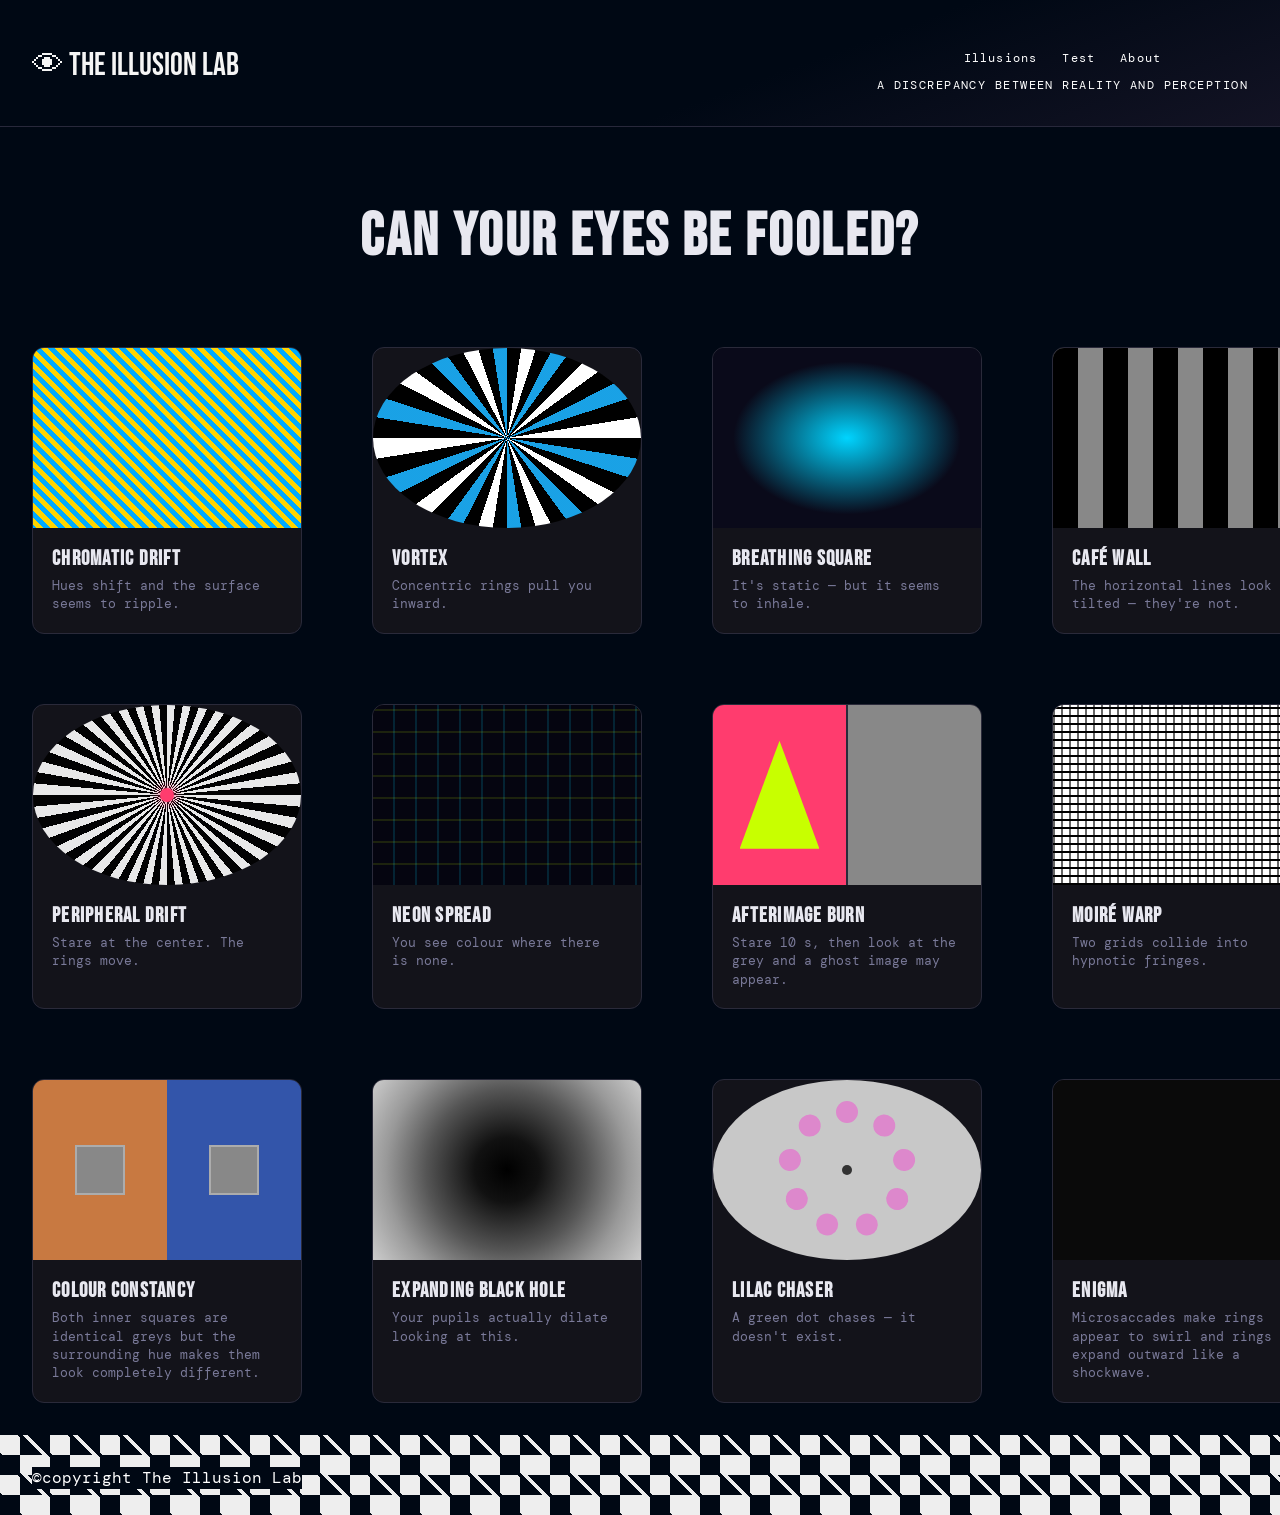
==== index.html @ 6c81bc9d "My Visual Portofolio" ====
<!doctype html>
<html lang="en">
  <head>
    <meta charset="UTF-8" />
    <meta name="viewport" content="width=device-width, initial-scale=1.0" />
    <title>The Illusion Lab</title>
    <link rel="stylesheet" href="styles.css" />
  </head>
  <body>
    <!-- Skip link for keyboard/screen-reader users -->
    <a href="#main-content" class="skip-link">Skip to main content</a>
    <!--header-->
    <header class="head">
      <span class="logo">👁 The Illusion Lab</span>
      <div class="text-nav">
        <nav class="nav">
          <a href="#main-content">Illusions</a>
          <a href="#test">Test</a>
          <a href="#footer">About</a>
        </nav>
        <p class="p-text">A discrepancy between reality and perception</p>
      </div>
    </header>

    <!-- intro-->
    <section class="hero">
      <h1>Can Your Eyes Be Fooled?</h1>
    </section>

    <!-- gallery-->
    <main id="main-content">
      <div class="gallery">
        <!-- Card 1 -->
        <!-- tabindex="0" makes cards keyboard accessible-->
        <article class="card" tabindex="0">
          <div class="illusion-wrap">
            <div class="illusion ill-chromatic"></div>
          </div>
          <div class="card-body">
            <h2 class="card-title">Chromatic Drift</h2>
            <p class="card-desc">Hues shift and the surface seems to ripple.</p>
          </div>
        </article>

        <!-- Card 2 -->
        <article class="card" tabindex="0">
          <div class="illusion-wrap">
            <div class="illusion ill-vortex"></div>
          </div>
          <div class="card-body">
            <h2 class="card-title">Vortex</h2>
            <p class="card-desc">Concentric rings pull you inward.</p>
          </div>
        </article>

        <!-- Card 3 -->
        <article class="card" tabindex="0">
          <div class="illusion-wrap">
            <div class="illusion ill-breathe"></div>
          </div>
          <div class="card-body">
            <h2 class="card-title">Breathing Square</h2>
            <p class="card-desc">It's static — but it seems to inhale.</p>
          </div>
        </article>

        <!-- Card 4 -->
        <article class="card" tabindex="0">
          <div class="illusion-wrap">
            <div class="illusion ill-cafe"></div>
          </div>
          <div class="card-body">
            <h2 class="card-title">Café Wall</h2>
            <p class="card-desc">
              The horizontal lines look tilted — they're not.
            </p>
          </div>
        </article>

        <!-- Card 5 -->
        <article class="card" tabindex="0">
          <div class="illusion-wrap">
            <div class="illusion ill-peripheral"></div>
          </div>
          <div class="card-body">
            <h2 class="card-title">Peripheral Drift</h2>
            <p class="card-desc">Stare at the center. The rings move.</p>
          </div>
        </article>

        <!-- Card 6 -->
        <article class="card" tabindex="0">
          <div class="illusion-wrap">
            <div class="illusion ill-neon"></div>
          </div>
          <div class="card-body">
            <h2 class="card-title">Neon Spread</h2>
            <p class="card-desc">You see colour where there is none.</p>
          </div>
        </article>

        <!-- Card 7 -->
        <article class="card" tabindex="0">
          <div class="illusion-wrap">
            <div class="illusion ill-afterimage">
              <div class="ai-shape"></div>
              <div class="ai-blank"></div>
            </div>
          </div>
          <div class="card-body">
            <h2 class="card-title">Afterimage Burn</h2>
            <p class="card-desc">
              Stare 10 s, then look at the grey and a ghost image may appear.
            </p>
          </div>
        </article>

        <!-- Card 8 -->
        <article class="card" tabindex="0">
          <div class="illusion-wrap">
            <div class="illusion ill-moire">
              <div class="moire-layer moire-a"></div>
              <div class="moire-layer moire-b"></div>
            </div>
          </div>
          <div class="card-body">
            <h2 class="card-title">Moiré Warp</h2>
            <p class="card-desc">Two grids collide into hypnotic fringes.</p>
          </div>
        </article>

        <!-- Card 9 -->
        <article class="card" tabindex="0">
          <div class="illusion-wrap">
            <div class="illusion ill-constancy">
              <div class="const-half const-warm">
                <div class="const-swatch"></div>
              </div>
              <div class="const-half const-cool">
                <div class="const-swatch"></div>
              </div>
            </div>
          </div>
          <div class="card-body">
            <h2 class="card-title">Colour Constancy</h2>
            <p class="card-desc">
              Both inner squares are identical greys but the surrounding hue
              makes them look completely different.
            </p>
          </div>
        </article>
        <!-- 10 Expanding Black Hole -->
        <article class="card" tabindex="0">
          <div class="illusion-wrap">
            <div class="illusion ill-blackhole"></div>
          </div>
          <div class="card-body">
            <h2 class="card-title">Expanding Black Hole</h2>
            <p class="card-desc">
              Your pupils actually dilate looking at this.
            </p>
          </div>
        </article>

        <!-- 11 Lilac Chaser -->
        <article class="card" tabindex="0">
          <div class="illusion-wrap">
            <div class="illusion ill-lilac">
              <div class="lilac-center"></div>
              <div class="lilac-dot"></div>
              <div class="lilac-dot"></div>
              <div class="lilac-dot"></div>
              <div class="lilac-dot"></div>
              <div class="lilac-dot"></div>
              <div class="lilac-dot"></div>
              <div class="lilac-dot"></div>
              <div class="lilac-dot"></div>
              <div class="lilac-dot"></div>
            </div>
          </div>
          <div class="card-body">
            <h2 class="card-title">Lilac Chaser</h2>
            <p class="card-desc">A green dot chases — it doesn't exist.</p>
          </div>
        </article>

        <!-- 13-Enigma-->
        <article class="card" tabindex="0">
          <div class="illusion-wrap">
            <div class="illusion ill-enigma">
              <div class="enigma-ring"></div>
              <div class="enigma-ring"></div>
              <div class="enigma-ring"></div>
            </div>
          </div>
          <div class="card-body">
            <h2 class="card-title">Enigma</h2>
            <p class="card-desc">
              Microsaccades make rings appear to swirl and rings expand outward
              like a shockwave.
            </p>
          </div>
        </article>
      </div>
    </main>

    <!-- lightbox-->

    <div class="lightbox" id="lightbox" hidden>
      <button class="lb-close" id="lb-close">✕</button>

      <div class="lb-illusion" id="lb-illusion"></div>

      <!--  test-->
      <div class="lb-test" id="test">
        <p>Did this illusion trick you?</p>
        <div class="btn-row">
          <button id="yesBtn" aria-label="Yes, this illusion tricked me">
            Yes
          </button>
          <button id="noBtn" aria-label="No this illusion didnt tricked me">
            No
          </button>
          <button id="finishBtn">Finish Test</button>
        </div>
        <p id="score">Score: 0</p>

        <!-- final result-->
        <div id="finalResult" class="final-result"></div>
      </div>
    </div>
    <!--footer-->
    <footer class="foot" id="footer">
      <div class="f-copy">
        <p>&copy;copyright The Illusion Lab</p>
      </div>
    </footer>

    <script src="script.js"></script>
  </body>
</html>
---- styles.css ----
/*  The Illusion Lab */

@import url("https://fonts.googleapis.com/css2?family=Bebas+Neue&family=DM+Mono:ital,wght@0,300;0,400;1,300&family=Syne:wght@400;700&display=swap");
/* general */
* {
  box-sizing: border-box;
  margin: 0;
  padding: 0;
}


body {
background-color: #000814;
font-family: 'Syne', sans-serif;
font-size: 1rem;
line-height: 1.4;

}
/*skip link*/
.skip-link {
  position: absolute;
  top: -40px;
  left: 10px;
}

.skip-link:focus {
  top: 10px;
}


/* header*/
.head {
  position: relative;
  padding: 2.5rem 2rem 2rem;
  border-bottom: 1px solid #28283b;
  overflow: hidden;
  background: linear-gradient(160deg, #000814 60%, #131324);
  display: flex;
  align-items: center;
  justify-content: space-between;
   flex-wrap: wrap;

}
.text-nav{
  display: flex;
  flex-direction: column; /* stack items */
  align-items:center;
  gap: 10px;
}
.logo {
  font-family: 'Bebas Neue', sans-serif;
  font-size: 2rem;
  color: whitesmoke;
  /* color: #c8ff00; */
  display: inline-block;
  animation: blink 4s ease-in-out infinite;
  gap: 10px;
}


@keyframes blink {
  0%, 90%, 100% { transform: scaleY(1); }
  95%            { transform: scaleY(0.1); }
}


.p-text{
  font-family: 'DM Mono', monospace;
  font-size: 0.75rem;
  color: white;
  letter-spacing: 0.12em;
  text-transform: uppercase;
}
/* nav*/
.nav {
  display: flex;
  gap: 25px;
  margin-top: 10px;
}

.nav a {
  font-family: 'DM Mono', monospace;
  font-size: 0.75rem;
  text-decoration: none;
  color:white;
  letter-spacing: 0.1em;
  position: relative;
  transition: 0.3s;
}



/* hero section */
.hero{
  text-align: center;
  padding: 5rem 2rem 3rem;
  margin: 0 auto;
  background-color: #000814;

}
 

.hero h1{
  font-family: 'Bebas Neue', sans-serif;
  font-size:60px;
  /* font-size: clamp(3rem, 8vw, 6rem); */
  letter-spacing: 0.04em;
  line-height: 1;
  color: #e8e8f0;
  animation: weightChange 2s ease-in-out infinite alternate;
}
@keyframes weightChange {
  0% { font-weight: 100; }  /* Thin */
  100% { font-weight: 700;}/*Thick */
}

/* gallery grid*/
.gallery {
  display: grid;
  grid-template-columns: repeat(4,minmax(270px,1fr));
  gap:70px;
  padding: 2rem;
  /* max-width: 1400px; */
  margin: 0 auto;
}


/* card*/

.card {
  background: #13131a;
  border: 1px solid #2a2a3a;
  border-radius: 12px;
  overflow: hidden;
  cursor: pointer;

  transition:
    transform 0.35s cubic-bezier(0.4, 0, 0.2, 1),
    box-shadow 0.35s cubic-bezier(0.4, 0, 0.2, 1),
    border-color 0.35s cubic-bezier(0.4, 0, 0.2, 1);

  animation: fadeUp 0.6s ease both;
  outline-offset: 4px;
}
@keyframes fadeUp {
  from { opacity: 0; transform: translateY(20px); }
  to   { opacity: 1; transform: translateY(0); }
}

.card:hover,
.card:focus {
  transform: translateY(-6px) scale(1.02);
  box-shadow: 0 20px 50px rgba(0,0,0,0.6), 0 0 0 1px #c8ff00;
  border-color: #c8ff00;
  outline: none;
}
.illusion-wrap {
  height: 180px;
  overflow: hidden;
  position: relative;
}

.card-body {
  padding: 1rem 1.2rem 1.2rem;
}

.card-title {
  font-family: 'Bebas Neue', sans-serif;
  font-size: 1.3rem;
  letter-spacing: 0.06em;
  color: #e8e8f0;
}

.card-desc {
  font-size: 0.82rem;
  color: #7a7a99;
  margin-top: 0.25rem;
  font-family: 'DM Mono', monospace;
}

/* illusion base*/
.illusion {
  width: 100%;
  height: 100%;
  position: relative;
}

/*1 Chromatic Drift  */
.ill-chromatic {
  background:
    repeating-linear-gradient(
      45deg,
      hsl(50,100%,50%) 0px,
      hsl(50,100%,50%) 5px,
      hsl(200,100%,50%) 5px,
      hsl(200,100%,50%) 10px
    );
  background-size: 200% 200%;
  animation: chromaticShift 4s linear infinite;
  filter: hue-rotate(0deg);
}

@keyframes chromaticShift {
  0%   { background-position: 0 0;      filter: hue-rotate(0deg); }
  50%  { background-position: 100% 100%; filter: hue-rotate(180deg); }
  100% { background-position: 0 0;      filter: hue-rotate(360deg); }
}

/* 2 Vortex */
.ill-vortex {
  border-radius: 50%;
  background: repeating-conic-gradient(
    #000 0deg 9deg,
    #fff 9deg 18deg,
    #000 18deg 27deg,
    hsl(200,80%,50%) 27deg 36deg
  );
  animation: spin 5s linear infinite;
}
@keyframes spin {
  from { transform: rotate(0deg); }
  to   { transform: rotate(360deg); }
}
/*─3 Breathing Square*/
.ill-breathe {
  background: radial-gradient(
    ellipse at center,
    #00d4ff 0%,
    #0a0a1a 60%
  );
  animation: breathe 2.8s ease-in-out infinite;
}

@keyframes breathe {
  0%, 100% { transform: scale(1);    filter: brightness(1); }
  50%       { transform: scale(1.15); filter: brightness(1.5); }
}

/* 4 Café Wall  */
.ill-cafe {
  background-color: #888;
  background-image:
    repeating-linear-gradient(
      to right,
      #000 0px, #000 25px,
      transparent 25px, transparent 50px
    );
  background-size: 50px 50px;
  animation: cafeSlide 3s linear infinite alternate;
}

@keyframes cafeSlide {
  0%   { background-position: 0 0, 25px 25px; }
  100% { background-position: 25px 0, 0 25px; }
}

/*  5 Peripheral Drift */
.ill-peripheral {
  background: repeating-conic-gradient(
    at 50% 50%,
    rgba(255,255,255,0.9) 0deg 5deg,
    rgba(0,0,0,0.9) 5deg 10deg
  );
  border-radius: 50%;
  position: relative;
  animation: peripheralPulse 6s ease-in-out infinite;
}

.ill-peripheral::after {
  content: '';
  position: absolute;
  top: 50%;
  left: 50%;
  width: 14px;
  height: 14px;
  background: #ff3c6e;
  border-radius: 50%;
  transform: translate(-50%, -50%);
  box-shadow: 0 0 12px #ff3c6e;
}

@keyframes peripheralPulse {
  0%, 100% { transform: scale(1) rotate(0deg); }
  50%       { transform: scale(1.02) rotate(2deg); }
}

/* 6 Neon Spread  */
.ill-neon {
  background: #050510;
  position: relative;
  overflow: hidden;
}

.ill-neon::before,
.ill-neon::after {
  content: '';
  position: absolute;
  inset: 0;
  background: repeating-linear-gradient(
    90deg,
    transparent 0px,
    transparent 20px,
    rgba(0,212,255,0.15) 20px,
    rgba(0,212,255,0.15) 22px
  );
  animation: neonSlide 2s linear infinite;
}

.ill-neon::after {
  background: repeating-linear-gradient(
    0deg,
    transparent 0px,
    transparent 20px,
    rgba(200,255,0,0.12) 20px,
    rgba(200,255,0,0.12) 22px
  );
  animation-direction: reverse;
  animation-duration: 3s;
}

@keyframes neonSlide {
  from { background-position: 0 0; }
  to   { background-position: 40px 40px; }
}

/* 7 Afterimage */
.ill-afterimage {
  display: flex;
  height: 100%;
}

.ai-shape {
  flex: 1;
  background: #ff3c6e;
  position: relative;
  animation: flashShape 5s ease-in-out infinite;
}

.ai-shape::after {
  content: '';
  position: absolute;
  inset: 20%;
  background: #c8ff00;
  clip-path: polygon(50% 0%,100% 100%,0% 100%);
  animation: flashInner 5s ease-in-out infinite;
}

.ai-blank {
  flex: 1;
  background: #888;
  border-left: 2px solid #2a2a3a;
}

@keyframes flashShape {
  0%, 100% { filter: brightness(1.5) saturate(2); }
  50%       { filter: brightness(2) saturate(3); }
}

@keyframes flashInner {
  0%, 100% { opacity: 1; }
  80%       { opacity: 1; }
  90%       { opacity: 0; }
}

/*  8 Moiré Warp  */
.ill-moire {
  position: relative;
  background: #fff;
}

.moire-layer {
  position: absolute;
  inset: 0;
  background: repeating-linear-gradient(
    0deg,
    #000 0px, #000 2px,
    transparent 2px, transparent 8px
  );
}

.moire-a {
  animation: moireA 3.5s linear infinite;
}

.moire-b {
  opacity: 0.6;
  background: repeating-linear-gradient(
    90deg,
    #000 0px, #000 2px,
    transparent 2px, transparent 8px
  );
  animation: moireB 4s linear infinite;
}

@keyframes moireA {
  from { transform: rotate(0deg) scale(1.1); }
  to   { transform: rotate(5deg) scale(1.1); }
}

@keyframes moireB {
  from { transform: rotate(0deg); }
  to   { transform: rotate(-5deg); }
}



/* 9 Colour Constancy */
.ill-constancy {
  display: flex;
  height: 100%;
}

.const-half {
  flex: 1;
  display: flex;
  align-items: center;
  justify-content: center;
  animation: constShift 5s ease-in-out infinite alternate;
}

.const-warm {
  background: #c87941;
}

.const-cool {
  background: #3355aa;
}

.const-swatch {
  width: 50px;
  height: 50px;
  background: #888;
  border: 2px solid rgba(255,255,255,0.3);
}

@keyframes constShift {
  0%   { filter: saturate(1); }
  100% { filter: saturate(2); }
}

/*10-expanding black hole */
.ill-blackhole {
  background: radial-gradient(circle, #000 0%, #111 20%, #555 50%, #999 75%, #ccc 100%);
  animation: blackholePulse 2.5s ease-in-out infinite;
}

@keyframes blackholePulse {
  0%, 100% { transform: scale(1);    filter: brightness(1); }
  50%       { transform: scale(1.12); filter: brightness(0.6); }
}

/* 11-Lilac chaser */
.ill-lilac {
  background: #c8c8c8;
  position: relative;
  border-radius: 50%;
}

.lilac-center {
  position: absolute;
  top: 50%; left: 50%;
  width: 10px; height: 10px;
  background: #333;
  border-radius: 50%;
  transform: translate(-50%,-50%);
}

.lilac-dot {
  position: absolute;
  width: 22px;
  height: 22px;
  background: #dd88cc;
  border-radius: 50%;
  top: 50%;
  left: 50%;
  transform: translate(-50%, -50%);
}

/* postion and animation for dot */
.lilac-dot:nth-child(2) { transform: translate(-50%, -50%) rotate(0deg) translateY(-58px);  animation-delay: 0s; }
.lilac-dot:nth-child(3) { transform: translate(-50%, -50%) rotate(40deg) translateY(-58px); animation-delay: 0.3s; }
.lilac-dot:nth-child(4) { transform: translate(-50%, -50%) rotate(80deg) translateY(-58px); animation-delay: 0.6s; }
.lilac-dot:nth-child(5) { transform: translate(-50%, -50%) rotate(120deg) translateY(-58px); animation-delay: 0.9s; }
.lilac-dot:nth-child(6) { transform: translate(-50%, -50%) rotate(160deg) translateY(-58px); animation-delay: 1.2s; }
.lilac-dot:nth-child(7) { transform: translate(-50%, -50%) rotate(200deg) translateY(-58px); animation-delay: 1.5s; }
.lilac-dot:nth-child(8) { transform: translate(-50%, -50%) rotate(240deg) translateY(-58px); animation-delay: 1.8s; }
.lilac-dot:nth-child(9) { transform: translate(-50%, -50%) rotate(280deg) translateY(-58px); animation-delay: 2.1s; }
.lilac-dot:nth-child(10){ transform: translate(-50%, -50%) rotate(320deg) translateY(-58px); animation-delay: 2.4s; }

/* animation*/
.lilac-dot {
  animation: lilacBlink 2.7s step-start infinite;
}

@keyframes lilacBlink {
  0%, 89% { opacity: 1; }
  90%, 100% { opacity: 0; }
}

/* 12-enigma*/
.ill-enigma {
  background: #0a0a0a;
  position: relative;
  display: flex;
  align-items: center;
  justify-content: center;
}



.enigma-ring {
  position: absolute;
  border-radius: 50%;
  background: repeating-conic-gradient(
    #fff 0deg 8deg,
    #000 8deg 16deg
  );

  
  opacity: 0;
  transform: scale(0.3);
  animation: enigmaPulse 6s ease-out infinite;
}

/* shared expanding and fading effect*/
@keyframes enigmaPulse {
  0% {
    transform: scale(0.3) rotate(0deg);
    opacity: 0.9;
  }

  40%{
    opacity: 0.4;
  }

  100% {
    transform: scale(2.8) rotate(360deg);
    opacity: 0;
  }
}

.enigma-ring:nth-child(1) {
  width: 155px;
  height: 155px;
  animation-duration: 9s;
}

.enigma-ring:nth-child(2) {
  width: 105px;
  height: 105px;
  animation-duration: 7s;
}

.enigma-ring:nth-child(3) {
  width: 55px;
  height: 55px;
  animation-duration: 5s;
}



/* lightbox*/
.lightbox {
  position: fixed;
  inset: 0;
  background: black;
  z-index: 999;
  display: flex;
  align-items: center;
  justify-content: center;
  opacity: 0;
  pointer-events: none;
  transition: 0.3s;
}

.lightbox.active {
  opacity: 1;
  pointer-events: all;
}

/* illusion takes FULL screen */
.lb-illusion {
  position: absolute;
  inset: 0;
}



/* close button */
.lb-close {
  position: absolute;
  top: 20px;
  right: 20px;
  font-size: 25px;
  background: none;
  color: white;
  border: none;
  cursor: pointer;
}

/* test score*/
.lb-test {
  position: absolute;
  bottom: 30px;
  left: 50%;
  transform: translateX(-50%);
 text-align: center;
  color: white;
background: transparent;
  border: none;
  box-shadow: none;
  backdrop-filter: none;
  padding: 0;
}

/* button row*/
.btn-row {
  display: flex;
  gap: 10px;
  justify-content: center;
  margin-top: 10px;
}

/* same level button */
.btn-row button {
  padding: 8px 12px;
  border: none;
  font-family: 'DM Mono', monospace;
  font-size: 12px;
  border-radius: 6px;
  transition: 0.2s;
}


#yesBtn,#noBtn,#finishBtn{
  background: whitesmoke;
  color: black;
}



/* hover effect */
.btn-row button:hover {
  transform: scale(1.05);
}
.lb-close {
  position: absolute;
  top: 20px;
  right: 20px;
  z-index: 1000; /* to be seen*/
  font-size: 28px;
  background: none;
  color: white;
  border: none;

}


/* final result*/
.final-result {
  text-align: center;
  font-size: 14px;
  margin: 20px auto;
  padding: 14px;
  max-width: 360px;
  color: white;
  /* border: 1px solid #2a2a3a; */
  /* background: rgba(19, 19, 26, 0.6);
  border-radius: 8px; */
  font-family: 'DM Mono', monospace;
}
/* footer*/
.foot{
  text-align: start;
  padding: 2rem;
  /* border-top: 1px solid #2a2a3a; */
  font-family: 'DM Mono', monospace;
   color: white;
   width: 100%;
   height:80px;

/*chessboard looks like */
    background-color: #000814; /* Base color */
  background-image: 
    repeating-linear-gradient(45deg, #000814 25%, transparent 25%, transparent 75%, #000814 75%, #000814),
    repeating-linear-gradient(45deg, #000814 25%, #eee 25%, #eee 75%, #000814 75%, #000814);
  background-size: 50px 40px;
  background-position: 20px 20px,0 0;
}
.f-copy{
  background-color:#000814;
  width:270px;
}
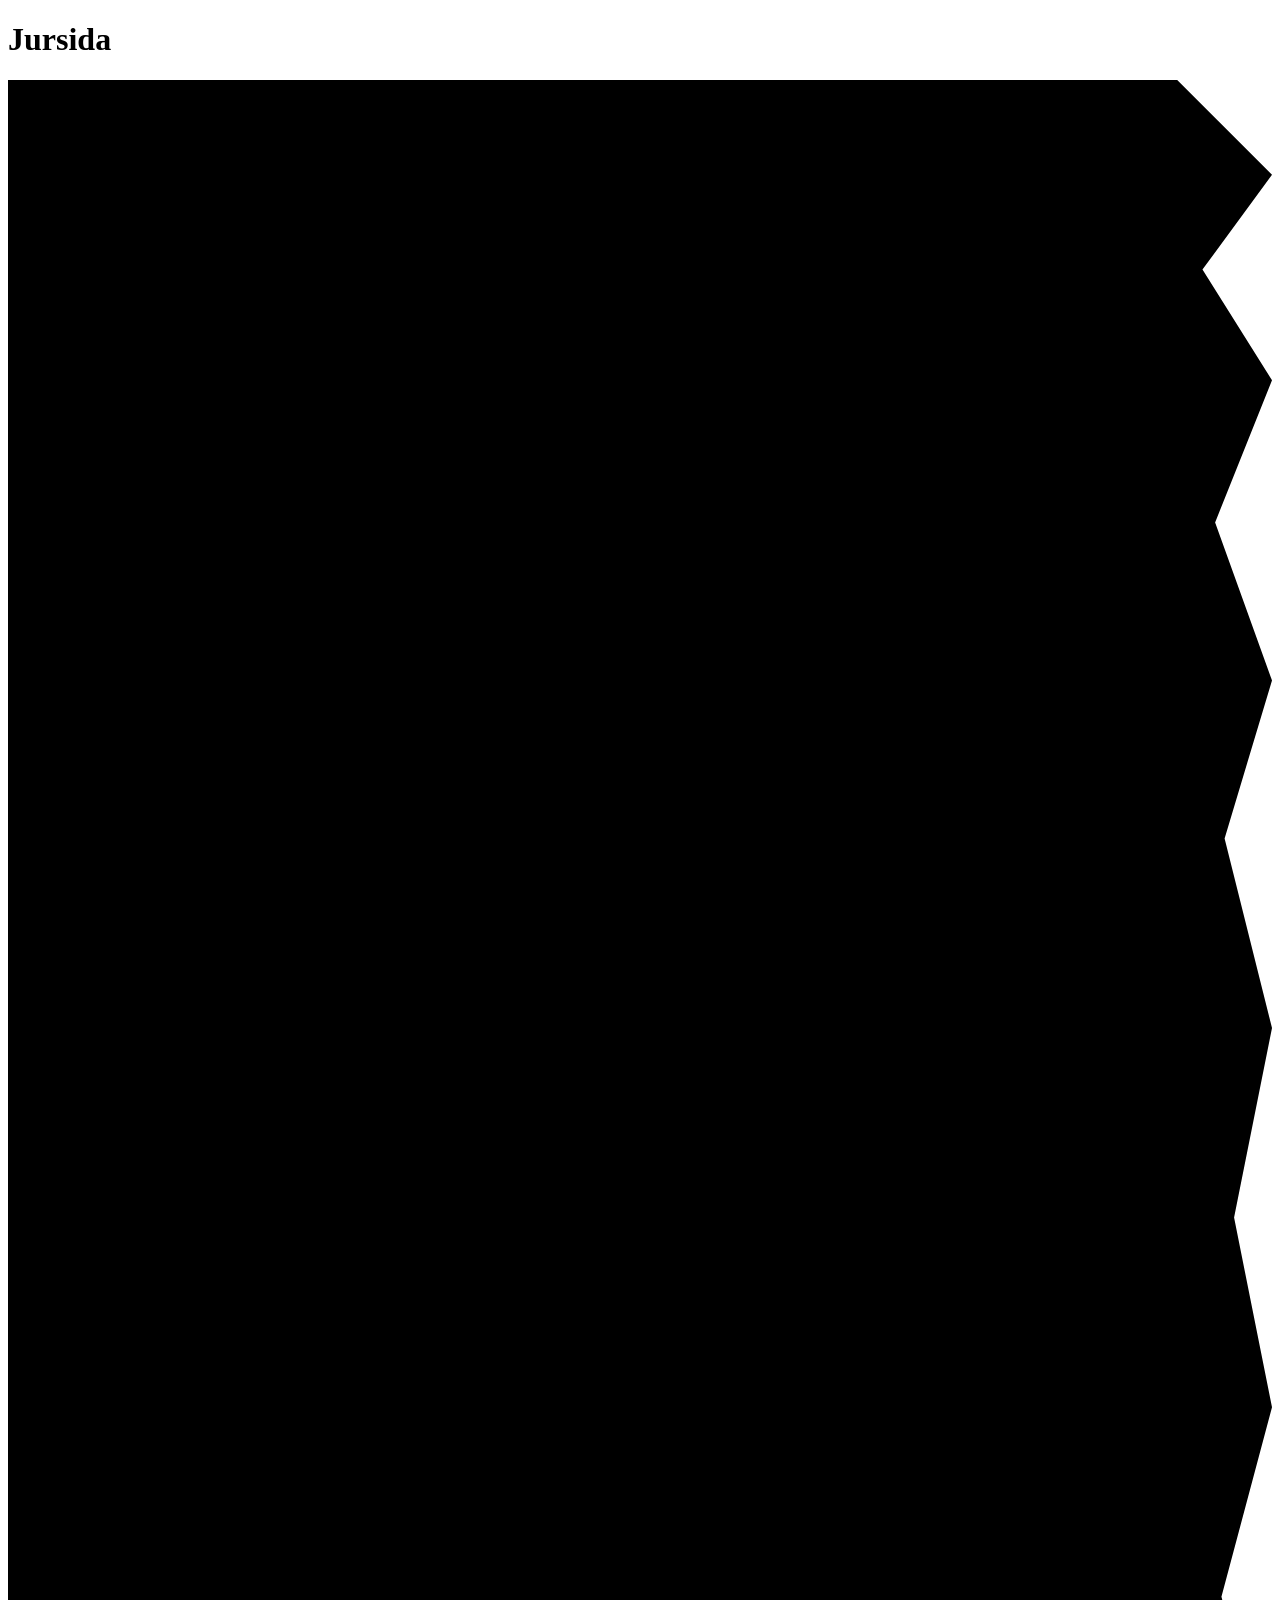
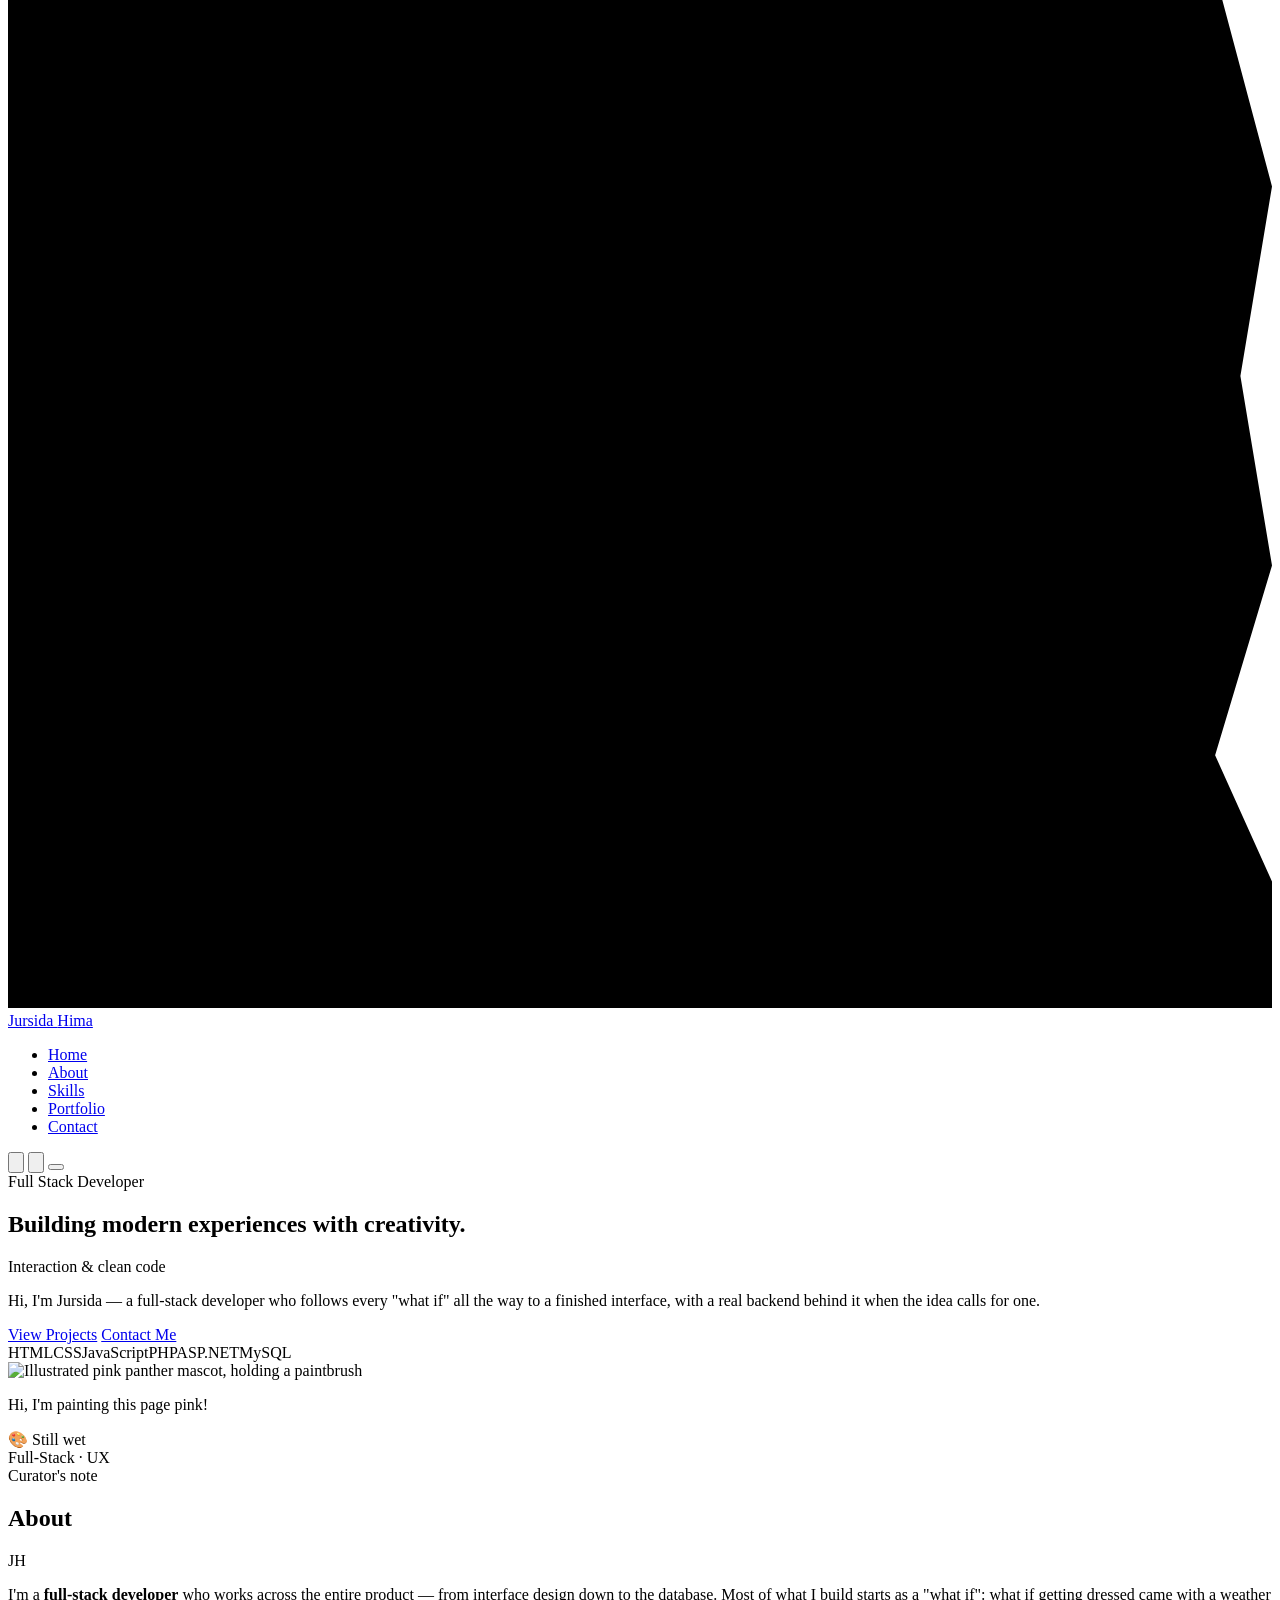
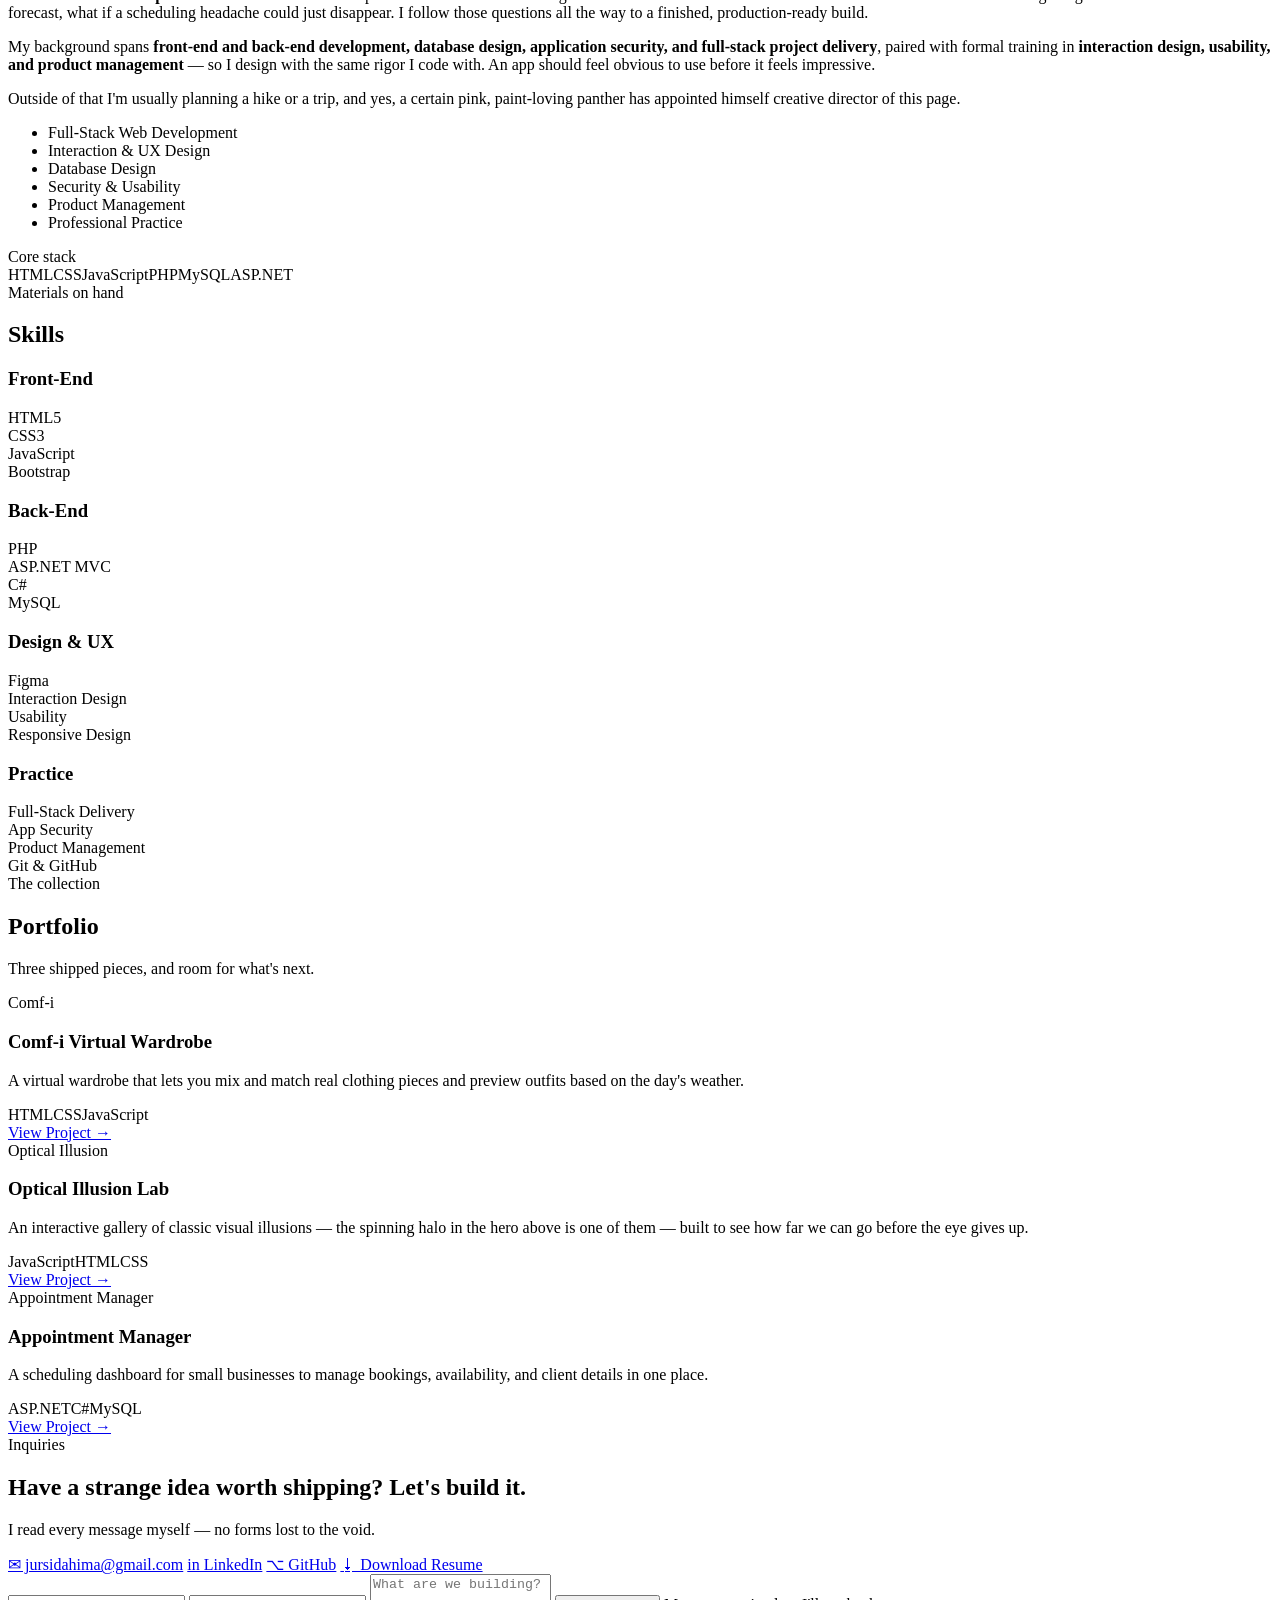
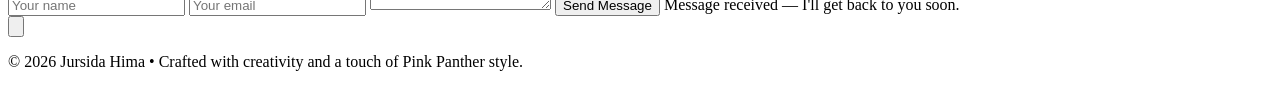
==== commit 1a4dce02: "Update my logo" ====
--- a/index.html
+++ b/index.html
@@ -3,239 +3,455 @@
   <head>
     <meta charset="UTF-8" />
     <meta name="viewport" content="width=device-width, initial-scale=1.0" />
-    <title>The Illusion Lab</title>
-    <link rel="stylesheet" href="styles.css" />
+    <meta
+      name="description"
+      content="Jursida Hima — Full Stack Developer & Creative Problem Solver"
+    />
+    <meta
+      name="keywords"
+      content="Jursida Hima, Full Stack Developer, Portfolio, Web Development"
+    />
+    <title>Jursida Hima — Portfolio</title>
+
+    <!-- Fonts -->
+    <link rel="preconnect" href="https://fonts.googleapis.com" />
+    <link rel="preconnect" href="https://fonts.gstatic.com" crossorigin />
+    <link
+      href="https://fonts.googleapis.com/css2?family=Poppins:wght@300;400;500;600;700;800&family=Space+Grotesk:wght@300;400;500;600;700&family=Inter:wght@300;400;500;600&display=swap"
+      rel="stylesheet"
+    />
+
+    <!-- Stylesheets -->
+    <link rel="stylesheet" href="css/style.css" />
+    <link rel="stylesheet" href="css/animations.css" />
+    <link rel="stylesheet" href="css/responsive.css" />
   </head>
-  <body>
-    <!-- Skip link for keyboard/screen-reader users -->
-    <a href="#main-content" class="skip-link">Skip to main content</a>
-    <!--header-->
-    <header class="head">
-      <span class="logo">👁 The Illusion Lab</span>
-      <div class="text-nav">
-        <nav class="nav">
-          <a href="#main-content">Illusions</a>
-          <a href="#test">Test</a>
-          <a href="#footer">About</a>
-        </nav>
-        <p class="p-text">A discrepancy between reality and perception</p>
+  <body class="theme-light" data-active-section="home">
+    <a
+      href="#home"
+      class="skip-link"
+      style="
+        position: absolute;
+        left: -999px;
+        top: 0;
+        z-index: 9999;
+        background: #ff6b9d;
+        color: #fff;
+        padding: 12px 18px;
+        font-family: &quot;Inter&quot;, sans-serif;
+        font-size: 13px;
+      "
+      >Skip to content</a
+    >
+
+    <!--  Loading screen  -->
+    <div id="loading-screen">
+      <h1 class="loader-title">
+        <span style="animation-delay: 0.05s">J</span
+        ><span style="animation-delay: 0.1s">u</span
+        ><span style="animation-delay: 0.15s">r</span
+        ><span style="animation-delay: 0.2s">s</span
+        ><span style="animation-delay: 0.25s">i</span
+        ><span style="animation-delay: 0.3s">d</span
+        ><span style="animation-delay: 0.35s">a</span>
+      </h1>
+      <div class="loader-bar-track"><div class="loader-bar"></div></div>
+    </div>
+
+    <!--  Custom cursor  -->
+    <div id="cursor-dot" aria-hidden="true"></div>
+    <div id="cursor-ring" aria-hidden="true"></div>
+
+    <!--  Paint wipe overlay (plays on nav navigation)  -->
+    <div id="paint-overlay" aria-hidden="true">
+      <svg viewBox="0 0 400 800" preserveAspectRatio="none">
+        <defs>
+          <linearGradient id="ppOverlayGrad" x1="0" y1="0" x2="1" y2="0">
+            <stop offset="0%" stop-color="#E0396B" />
+            <stop offset="45%" stop-color="#FF6B9D" />
+            <stop offset="100%" stop-color="#FFB3CC" />
+          </linearGradient>
+        </defs>
+        <path
+          class="plate"
+          d="M0,0 L370,0 L400,30 L378,60 L400,95 L382,140 L400,190 L385,240 L400,300 L388,360 L400,420 L384,480 L400,540 L390,600 L400,660 L382,720 L400,760 L400,800 L0,800 Z"
+        />
+      </svg>
+    </div>
+
+    <!--  Nav  -->
+    <header id="main-nav">
+      <div class="nav-inner">
+        <a href="#home" class="brand" data-section="home">
+          <span
+            >Jursida <span style="color: var(--pp-pink-dark)">Hima</span></span
+          >
+        </a>
+
+        <ul class="nav-links" id="nav-links">
+          <li>
+            <a href="#home" class="nav-link active" data-section="home">Home</a>
+          </li>
+          <li>
+            <a href="#about" class="nav-link" data-section="about">About</a>
+          </li>
+          <li>
+            <a href="#skills" class="nav-link" data-section="skills">Skills</a>
+          </li>
+          <li>
+            <a href="#portfolio" class="nav-link" data-section="portfolio"
+              >Portfolio</a
+            >
+          </li>
+          <li>
+            <a href="#contact" class="nav-link" data-section="contact"
+              >Contact</a
+            >
+          </li>
+        </ul>
+
+        <div class="nav-utils">
+          <button
+            class="icon-btn"
+            id="theme-toggle"
+            aria-label="Toggle dark mode"
+          >
+            <svg
+              viewBox="0 0 24 24"
+              fill="none"
+              stroke-width="2"
+              stroke-linecap="round"
+              stroke-linejoin="round"
+            >
+              <path d="M21 12.8A9 9 0 1 1 11.2 3 7 7 0 0 0 21 12.8Z" />
+            </svg>
+          </button>
+          <button
+            class="icon-btn"
+            id="sound-toggle"
+            aria-label="Toggle sound"
+            aria-pressed="false"
+          >
+            <svg
+              viewBox="0 0 24 24"
+              fill="none"
+              stroke-width="2"
+              stroke-linecap="round"
+              stroke-linejoin="round"
+            >
+              <polygon points="11 5 6 9 2 9 2 15 6 15 11 19 11 5" />
+              <path d="M15.5 8.5a5 5 0 0 1 0 7" />
+            </svg>
+          </button>
+          <button
+            class="nav-hamburger"
+            id="nav-hamburger"
+            aria-label="Toggle menu"
+            aria-expanded="false"
+          >
+            <span></span><span></span><span></span>
+          </button>
+        </div>
       </div>
     </header>
 
-    <!-- intro-->
-    <section class="hero">
-      <h1>Can Your Eyes Be Fooled?</h1>
-    </section>
-
-    <!-- gallery-->
-    <main id="main-content">
-      <div class="gallery">
-        <!-- Card 1 -->
-        <!-- tabindex="0" makes cards keyboard accessible-->
-        <article class="card" tabindex="0">
-          <div class="illusion-wrap">
-            <div class="illusion ill-chromatic"></div>
-          </div>
-          <div class="card-body">
-            <h2 class="card-title">Chromatic Drift</h2>
-            <p class="card-desc">Hues shift and the surface seems to ripple.</p>
-          </div>
-        </article>
-
-        <!-- Card 2 -->
-        <article class="card" tabindex="0">
-          <div class="illusion-wrap">
-            <div class="illusion ill-vortex"></div>
-          </div>
-          <div class="card-body">
-            <h2 class="card-title">Vortex</h2>
-            <p class="card-desc">Concentric rings pull you inward.</p>
-          </div>
-        </article>
-
-        <!-- Card 3 -->
-        <article class="card" tabindex="0">
-          <div class="illusion-wrap">
-            <div class="illusion ill-breathe"></div>
-          </div>
-          <div class="card-body">
-            <h2 class="card-title">Breathing Square</h2>
-            <p class="card-desc">It's static — but it seems to inhale.</p>
-          </div>
-        </article>
-
-        <!-- Card 4 -->
-        <article class="card" tabindex="0">
-          <div class="illusion-wrap">
-            <div class="illusion ill-cafe"></div>
-          </div>
-          <div class="card-body">
-            <h2 class="card-title">Café Wall</h2>
-            <p class="card-desc">
-              The horizontal lines look tilted — they're not.
+    <main>
+      <!--  Home  -->
+      <section id="home" class="section">
+        <div class="wrap home-grid">
+          <div class="home-copy">
+            <span class="eyebrow home-eyebrow">Full Stack Developer</span>
+            <h1 class="home-title">
+              Building modern experiences with
+              <span class="accent">creativity</span>.
+            </h1>
+            <p class="home-role">Interaction &amp; clean code</p>
+            <p class="home-desc">
+              Hi, I'm Jursida — a full-stack developer who follows every "what
+              if" all the way to a finished interface, with a real backend
+              behind it when the idea calls for one.
             </p>
-          </div>
-        </article>
-
-        <!-- Card 5 -->
-        <article class="card" tabindex="0">
-          <div class="illusion-wrap">
-            <div class="illusion ill-peripheral"></div>
-          </div>
-          <div class="card-body">
-            <h2 class="card-title">Peripheral Drift</h2>
-            <p class="card-desc">Stare at the center. The rings move.</p>
-          </div>
-        </article>
-
-        <!-- Card 6 -->
-        <article class="card" tabindex="0">
-          <div class="illusion-wrap">
-            <div class="illusion ill-neon"></div>
-          </div>
-          <div class="card-body">
-            <h2 class="card-title">Neon Spread</h2>
-            <p class="card-desc">You see colour where there is none.</p>
-          </div>
-        </article>
-
-        <!-- Card 7 -->
-        <article class="card" tabindex="0">
-          <div class="illusion-wrap">
-            <div class="illusion ill-afterimage">
-              <div class="ai-shape"></div>
-              <div class="ai-blank"></div>
-            </div>
-          </div>
-          <div class="card-body">
-            <h2 class="card-title">Afterimage Burn</h2>
-            <p class="card-desc">
-              Stare 10 s, then look at the grey and a ghost image may appear.
-            </p>
-          </div>
-        </article>
-
-        <!-- Card 8 -->
-        <article class="card" tabindex="0">
-          <div class="illusion-wrap">
-            <div class="illusion ill-moire">
-              <div class="moire-layer moire-a"></div>
-              <div class="moire-layer moire-b"></div>
-            </div>
-          </div>
-          <div class="card-body">
-            <h2 class="card-title">Moiré Warp</h2>
-            <p class="card-desc">Two grids collide into hypnotic fringes.</p>
-          </div>
-        </article>
-
-        <!-- Card 9 -->
-        <article class="card" tabindex="0">
-          <div class="illusion-wrap">
-            <div class="illusion ill-constancy">
-              <div class="const-half const-warm">
-                <div class="const-swatch"></div>
-              </div>
-              <div class="const-half const-cool">
-                <div class="const-swatch"></div>
-              </div>
-            </div>
-          </div>
-          <div class="card-body">
-            <h2 class="card-title">Colour Constancy</h2>
-            <p class="card-desc">
-              Both inner squares are identical greys but the surrounding hue
-              makes them look completely different.
-            </p>
-          </div>
-        </article>
-        <!-- 10 Expanding Black Hole -->
-        <article class="card" tabindex="0">
-          <div class="illusion-wrap">
-            <div class="illusion ill-blackhole"></div>
-          </div>
-          <div class="card-body">
-            <h2 class="card-title">Expanding Black Hole</h2>
-            <p class="card-desc">
-              Your pupils actually dilate looking at this.
-            </p>
-          </div>
-        </article>
-
-        <!-- 11 Lilac Chaser -->
-        <article class="card" tabindex="0">
-          <div class="illusion-wrap">
-            <div class="illusion ill-lilac">
-              <div class="lilac-center"></div>
-              <div class="lilac-dot"></div>
-              <div class="lilac-dot"></div>
-              <div class="lilac-dot"></div>
-              <div class="lilac-dot"></div>
-              <div class="lilac-dot"></div>
-              <div class="lilac-dot"></div>
-              <div class="lilac-dot"></div>
-              <div class="lilac-dot"></div>
-              <div class="lilac-dot"></div>
-            </div>
-          </div>
-          <div class="card-body">
-            <h2 class="card-title">Lilac Chaser</h2>
-            <p class="card-desc">A green dot chases — it doesn't exist.</p>
-          </div>
-        </article>
-
-        <!-- 13-Enigma-->
-        <article class="card" tabindex="0">
-          <div class="illusion-wrap">
-            <div class="illusion ill-enigma">
-              <div class="enigma-ring"></div>
-              <div class="enigma-ring"></div>
-              <div class="enigma-ring"></div>
-            </div>
-          </div>
-          <div class="card-body">
-            <h2 class="card-title">Enigma</h2>
-            <p class="card-desc">
-              Microsaccades make rings appear to swirl and rings expand outward
-              like a shockwave.
-            </p>
-          </div>
-        </article>
-      </div>
+            <div class="home-actions">
+              <a
+                href="#portfolio"
+                class="btn btn-primary"
+                data-section="portfolio"
+                >View Projects</a
+              >
+              <a href="#contact" class="btn btn-outline" data-section="contact"
+                >Contact Me</a
+              >
+            </div>
+            <div class="home-tags">
+              <span>HTML</span><span>CSS</span><span>JavaScript</span
+              ><span>PHP</span><span>ASP.NET</span><span>MySQL</span>
+            </div>
+          </div>
+
+          <div class="home-visual">
+            <div class="home-avatar-wrap">
+              <div class="home-avatar-blob" aria-hidden="true"></div>
+              <img
+                id="pp-character"
+                class="pp-img pp-idle"
+                src="assets/svg/pink-panther.svg"
+                alt="Illustrated pink panther mascot, holding a paintbrush"
+              />
+              <div id="pp-speech-bubble">
+                <p>Hi, I'm painting this page pink!</p>
+              </div>
+            </div>
+            <div class="home-floating-badge badge-top">🎨 Still wet</div>
+            <div class="home-floating-badge badge-bottom">Full-Stack · UX</div>
+          </div>
+        </div>
+      </section>
+
+      <!--  About  -->
+      <section id="about" class="section">
+        <div class="wrap">
+          <div class="section-head" data-reveal>
+            <span class="eyebrow">Curator's note</span>
+            <h2>About</h2>
+          </div>
+          <div class="about-grid">
+            <div class="about-image-wrap" data-reveal>
+              <div class="about-image-splash" aria-hidden="true"></div>
+              <div class="about-image-frame">JH</div>
+              <!-- Swap "JH" for <img src="assets/images/your-photo.jpg" alt="Jursida Hima"> once a headshot is ready -->
+            </div>
+            <div class="about-copy" data-reveal>
+              <p>
+                I'm a <strong>full-stack developer</strong> who works across the
+                entire product — from interface design down to the database.
+                Most of what I build starts as a "what if": what if getting
+                dressed came with a weather forecast, what if a scheduling
+                headache could just disappear. I follow those questions all the
+                way to a finished, production-ready build.
+              </p>
+              <p>
+                My background spans
+                <strong
+                  >front-end and back-end development, database design,
+                  application security, and full-stack project delivery</strong
+                >, paired with formal training in
+                <strong
+                  >interaction design, usability, and product management</strong
+                >
+                — so I design with the same rigor I code with. An app should
+                feel obvious to use before it feels impressive.
+              </p>
+              <p>
+                Outside of that I'm usually planning a hike or a trip, and yes,
+                a certain pink, paint-loving panther has appointed himself
+                creative director of this page.
+              </p>
+              <ul class="about-list">
+                <li>Full-Stack Web Development</li>
+                <li>Interaction &amp; UX Design</li>
+                <li>Database Design</li>
+                <li>Security &amp; Usability</li>
+                <li>Product Management</li>
+                <li>Professional Practice</li>
+              </ul>
+              <span class="materials-label">Core stack</span>
+              <div class="chips">
+                <span>HTML</span><span>CSS</span><span>JavaScript</span
+                ><span>PHP</span><span>MySQL</span><span>ASP.NET</span>
+              </div>
+            </div>
+          </div>
+        </div>
+      </section>
+
+      <!--  Skills  -->
+      <section id="skills" class="section">
+        <div class="wrap">
+          <div class="section-head" data-reveal>
+            <span class="eyebrow">Materials on hand</span>
+            <h2>Skills</h2>
+          </div>
+          <div class="skill-cols" data-reveal>
+            <div class="skill-cat">
+              <h3>Front-End</h3>
+              <div class="skill-card">HTML5</div>
+              <div class="skill-card">CSS3</div>
+              <div class="skill-card">JavaScript</div>
+              <div class="skill-card">Bootstrap</div>
+            </div>
+            <div class="skill-cat">
+              <h3>Back-End</h3>
+              <div class="skill-card">PHP</div>
+              <div class="skill-card">ASP.NET MVC</div>
+              <div class="skill-card">C#</div>
+              <div class="skill-card">MySQL</div>
+            </div>
+            <div class="skill-cat">
+              <h3>Design &amp; UX</h3>
+              <div class="skill-card">Figma</div>
+              <div class="skill-card">Interaction Design</div>
+              <div class="skill-card">Usability</div>
+              <div class="skill-card">Responsive Design</div>
+            </div>
+            <div class="skill-cat">
+              <h3>Practice</h3>
+              <div class="skill-card">Full-Stack Delivery</div>
+              <div class="skill-card">App Security</div>
+              <div class="skill-card">Product Management</div>
+              <div class="skill-card">Git &amp; GitHub</div>
+            </div>
+          </div>
+        </div>
+      </section>
+
+      <!--  Portfolio  -->
+      <section id="portfolio" class="section">
+        <div class="wrap">
+          <div class="section-head" data-reveal>
+            <span class="eyebrow">The collection</span>
+            <h2>Portfolio</h2>
+            <p>Three shipped pieces, and room for what's next.</p>
+          </div>
+          <div class="grid-projects" data-reveal>
+            <div class="project-card">
+              <div class="project-thumb">Comf-i</div>
+              <h3>Comf-i Virtual Wardrobe</h3>
+              <p>
+                A virtual wardrobe that lets you mix and match real clothing
+                pieces and preview outfits based on the day's weather.
+              </p>
+              <div class="tag-row">
+                <span>HTML</span><span>CSS</span><span>JavaScript</span>
+              </div>
+              <a
+                class="project-link"
+                href="https://jursidahima.github.io/Comf-i/"
+                target="_blank"
+                rel="noopener"
+                >View Project →</a
+              >
+            </div>
+
+            <div class="project-card">
+              <div class="project-thumb">Optical Illusion</div>
+              <h3>Optical Illusion Lab</h3>
+              <p>
+                An interactive gallery of classic visual illusions — the
+                spinning halo in the hero above is one of them — built to see
+                how far we can go before the eye gives up.
+              </p>
+              <div class="tag-row">
+                <span>JavaScript</span><span>HTML</span><span>CSS</span>
+              </div>
+              <!-- Replace # with the live link once it's ready -->
+              <a class="project-link" href="#" target="_blank" rel="noopener"
+                >View Project →</a
+              >
+            </div>
+
+            <div class="project-card">
+              <div class="project-thumb">Appointment Manager</div>
+              <h3>Appointment Manager</h3>
+              <p>
+                A scheduling dashboard for small businesses to manage bookings,
+                availability, and client details in one place.
+              </p>
+              <div class="tag-row">
+                <span>ASP.NET</span><span>C#</span><span>MySQL</span>
+              </div>
+              <!-- Replace # with the live link once it's ready -->
+              <a class="project-link" href="#" target="_blank" rel="noopener"
+                >View Project →</a
+              >
+            </div>
+
+            <!-- <div class="project-soon"><span class="plus">+</span><span>Coming Soon</span></div>
+        <div class="project-soon"><span class="plus">+</span><span>Coming Soon</span></div>
+        <div class="project-soon"><span class="plus">+</span><span>Coming Soon</span></div>
+        <div class="project-soon"><span class="plus">+</span><span>Coming Soon</span></div>
+        <div class="project-soon"><span class="plus">+</span><span>Coming Soon</span></div>
+        <div class="project-soon"><span class="plus">+</span><span>Coming Soon</span></div> -->
+          </div>
+        </div>
+      </section>
+
+      <!--  Contact  -->
+      <section id="contact" class="section">
+        <div class="wrap">
+          <div class="section-head" data-reveal>
+            <span class="eyebrow">Inquiries</span>
+            <h2>Have a strange idea worth shipping? Let's build it.</h2>
+          </div>
+          <div class="contact-grid" data-reveal>
+            <div>
+              <p>I read every message myself — no forms lost to the void.</p>
+              <div class="contact-links">
+                <a href="mailto:jursidahima@gmail.com"
+                  >✉ jursidahima@gmail.com</a
+                >
+                <a
+                  href="https://www.linkedin.com/in/jursida-hima-0a38a23a5/"
+                  target="_blank"
+                  rel="noopener"
+                  >in LinkedIn</a
+                >
+                <a
+                  href="https://github.com/JursidaHima"
+                  target="_blank"
+                  rel="noopener"
+                  >⌥ GitHub</a
+                >
+                <!-- Point this at your actual resume file -->
+                <a href="#" download>⭳ Download Resume</a>
+              </div>
+            </div>
+            <form class="contact-form" id="contact-form">
+              <input type="text" name="name" placeholder="Your name" required />
+              <input
+                type="email"
+                name="email"
+                placeholder="Your email"
+                required
+              />
+              <textarea
+                name="message"
+                placeholder="What are we building?"
+                required
+              ></textarea>
+              <button type="submit" class="btn btn-primary submit-btn">
+                Send Message
+              </button>
+              <span class="form-note" id="form-note"
+                >Message received — I'll get back to you soon.</span
+              >
+            </form>
+          </div>
+        </div>
+      </section>
     </main>
 
-    <!-- lightbox-->
-
-    <div class="lightbox" id="lightbox" hidden>
-      <button class="lb-close" id="lb-close">✕</button>
-
-      <div class="lb-illusion" id="lb-illusion"></div>
-
-      <!--  test-->
-      <div class="lb-test" id="test">
-        <p>Did this illusion trick you?</p>
-        <div class="btn-row">
-          <button id="yesBtn" aria-label="Yes, this illusion tricked me">
-            Yes
-          </button>
-          <button id="noBtn" aria-label="No this illusion didnt tricked me">
-            No
-          </button>
-          <button id="finishBtn">Finish Test</button>
-        </div>
-        <p id="score">Score: 0</p>
-
-        <!-- final result-->
-        <div id="finalResult" class="final-result"></div>
-      </div>
-    </div>
-    <!--footer-->
-    <footer class="foot" id="footer">
-      <div class="f-copy">
-        <p>&copy;copyright The Illusion Lab</p>
+    <button id="back-to-top" aria-label="Back to top">
+      <svg
+        viewBox="0 0 24 24"
+        fill="none"
+        stroke-width="2"
+        stroke-linecap="round"
+        stroke-linejoin="round"
+      >
+        <line x1="12" y1="19" x2="12" y2="5"></line>
+        <polyline points="5 12 12 5 19 12"></polyline>
+      </svg>
+    </button>
+
+    <footer>
+      <div class="wrap">
+        <p class="footer-text">
+          © 2026 Jursida Hima <span>•</span> Crafted with creativity and a touch
+          of Pink Panther style.
+        </p>
       </div>
     </footer>
 
-    <script src="script.js"></script>
+    <script src="js/main.js"></script>
   </body>
 </html>
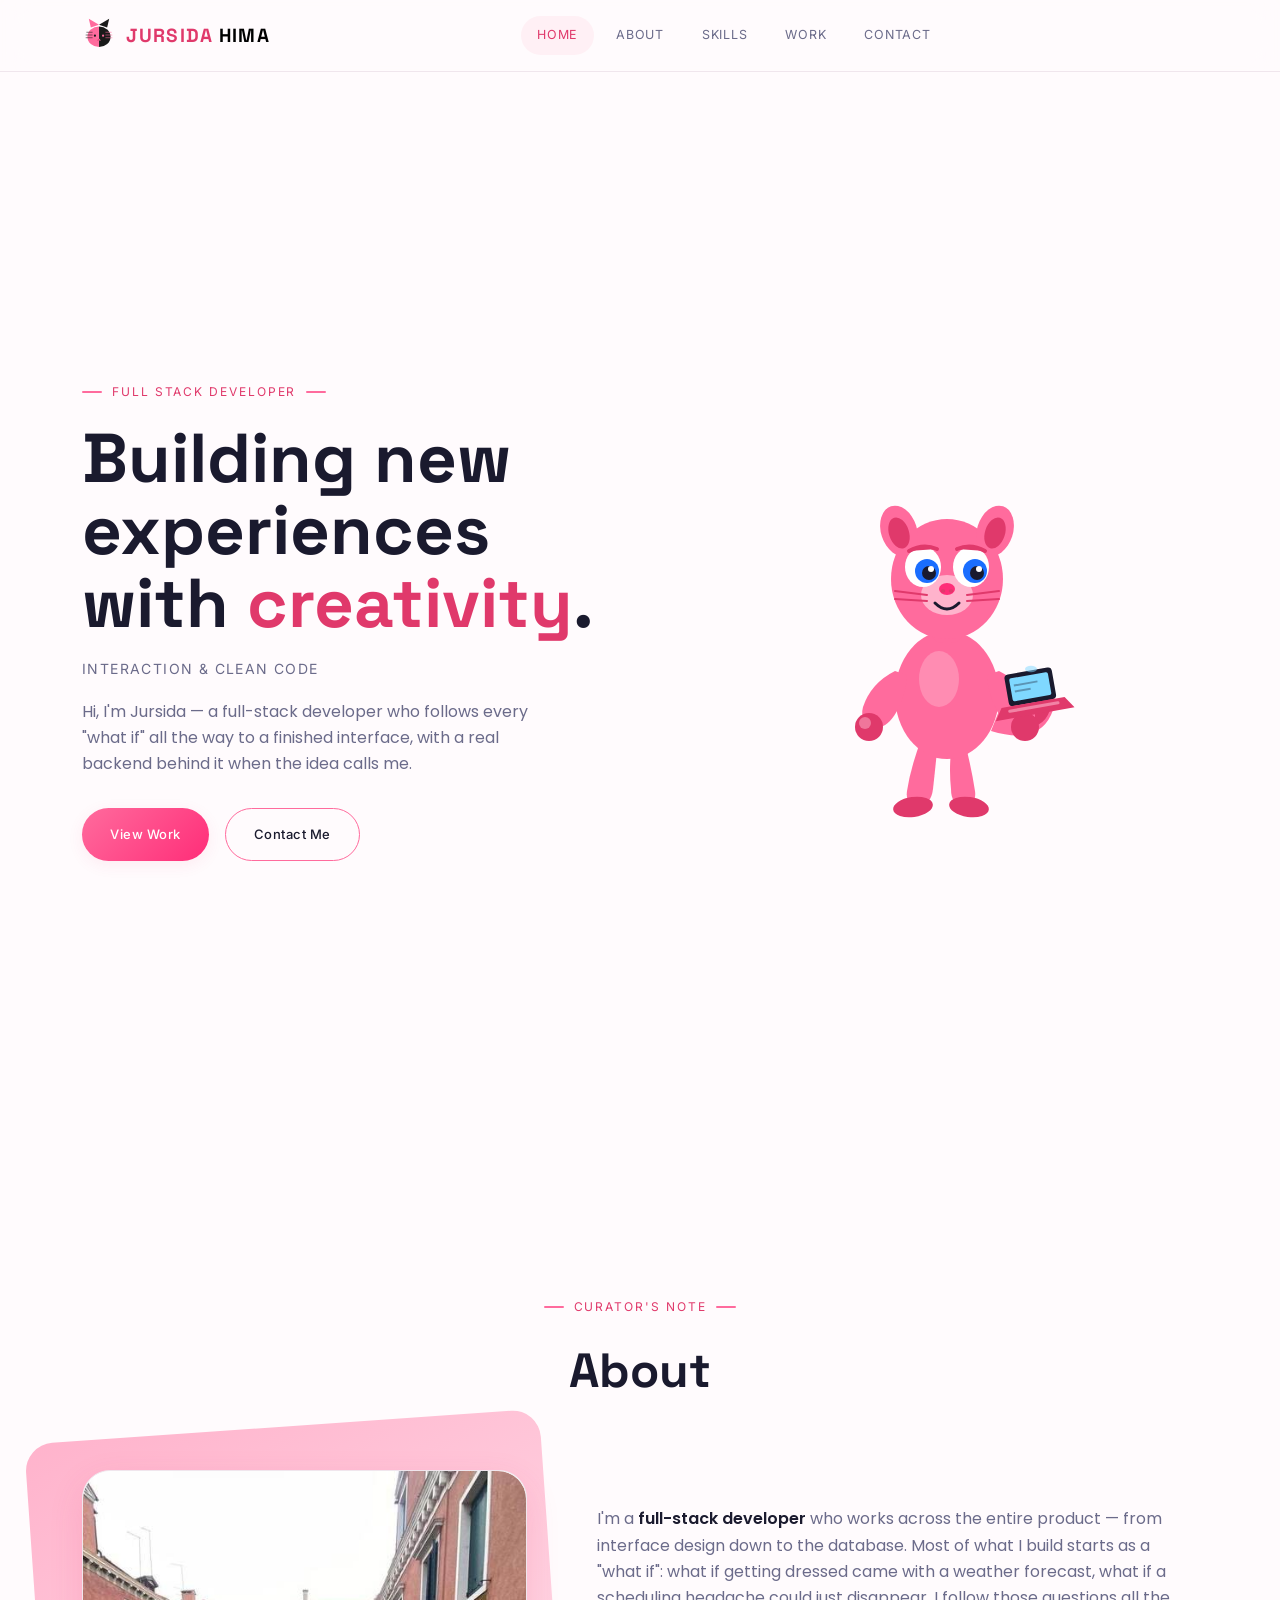
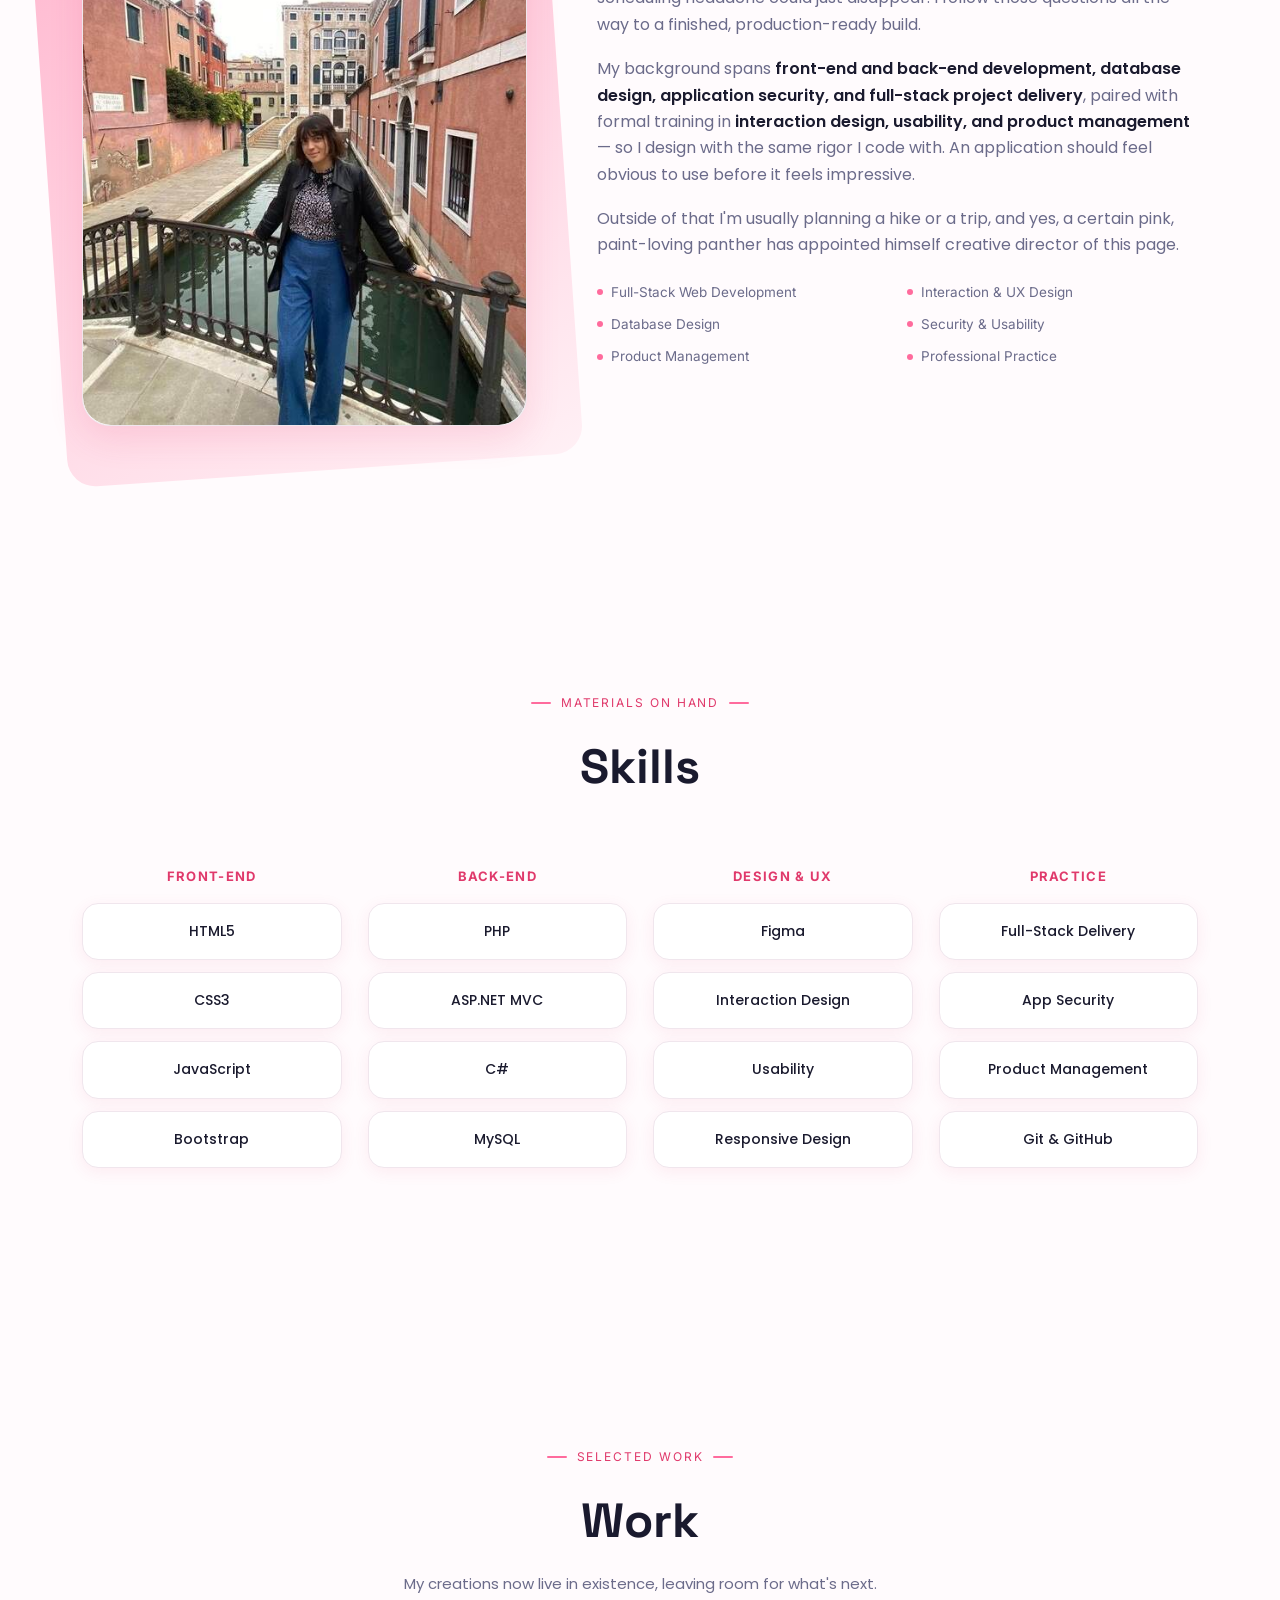
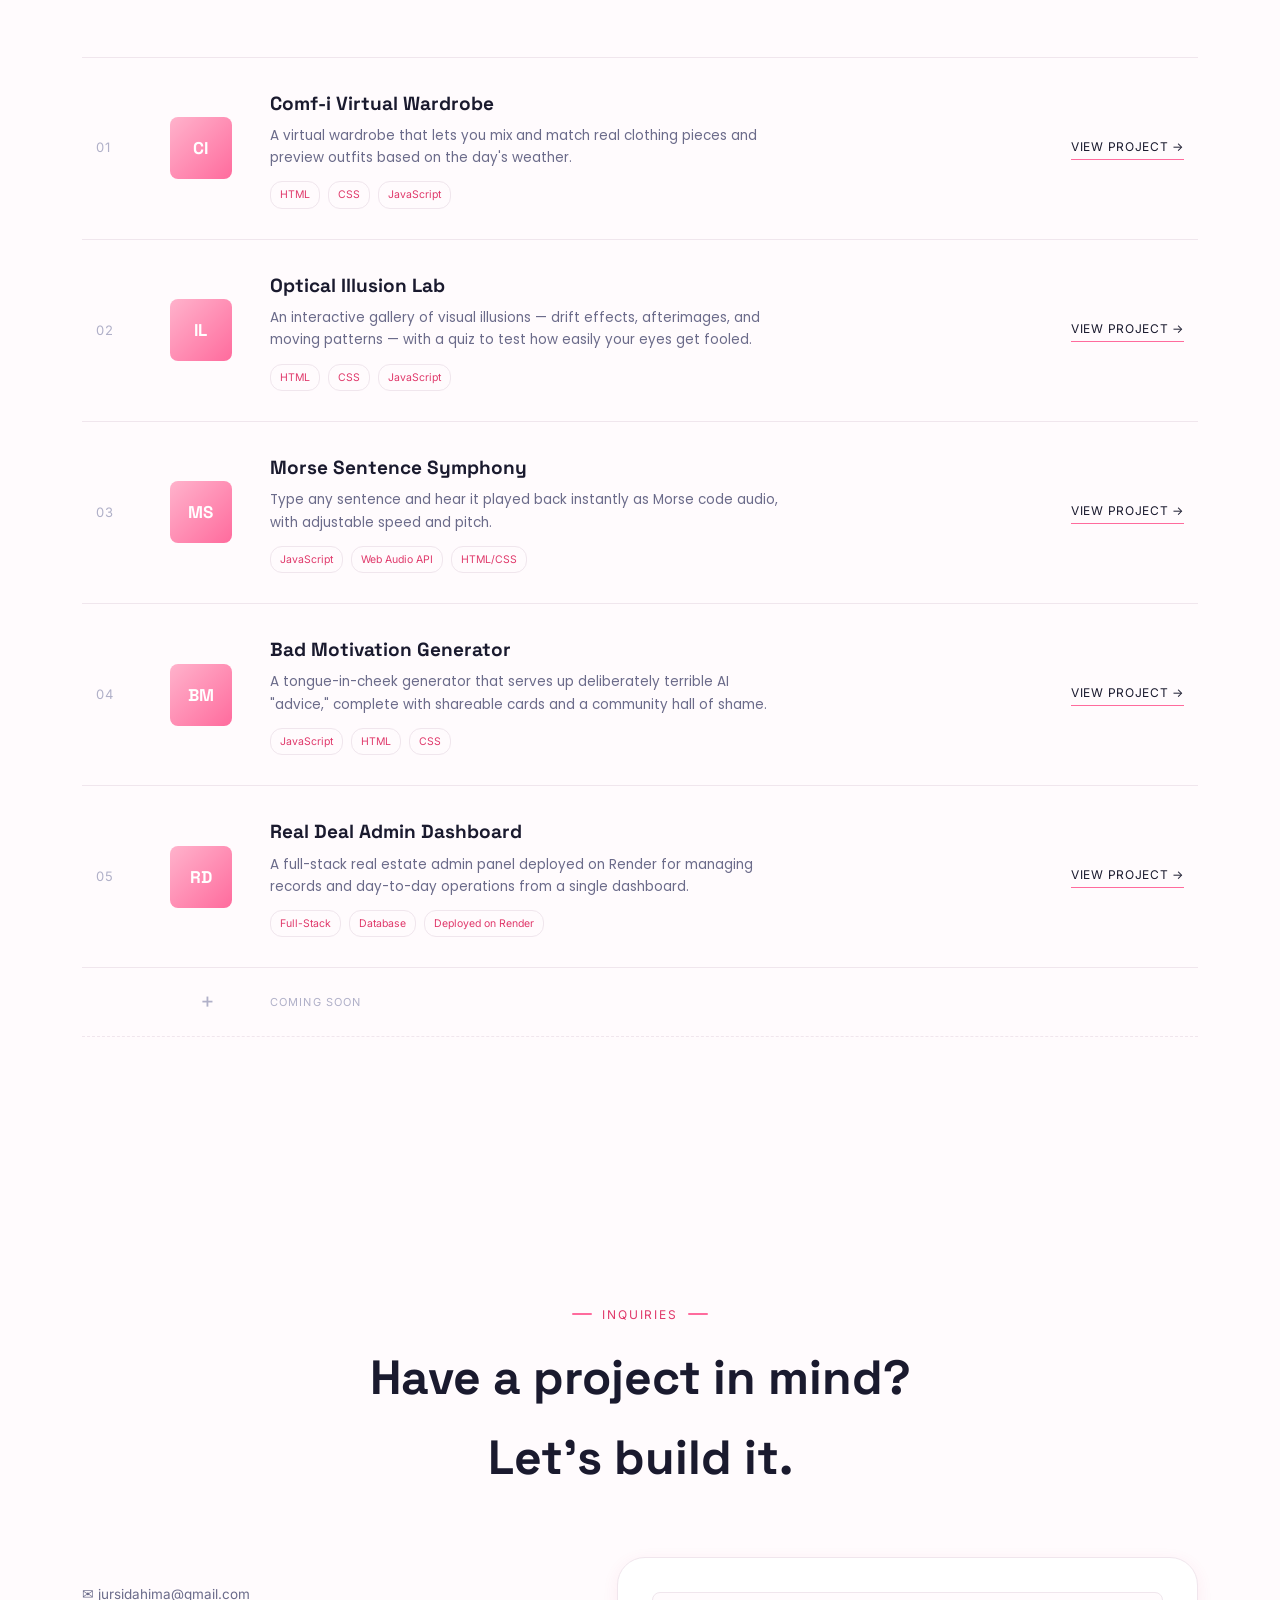
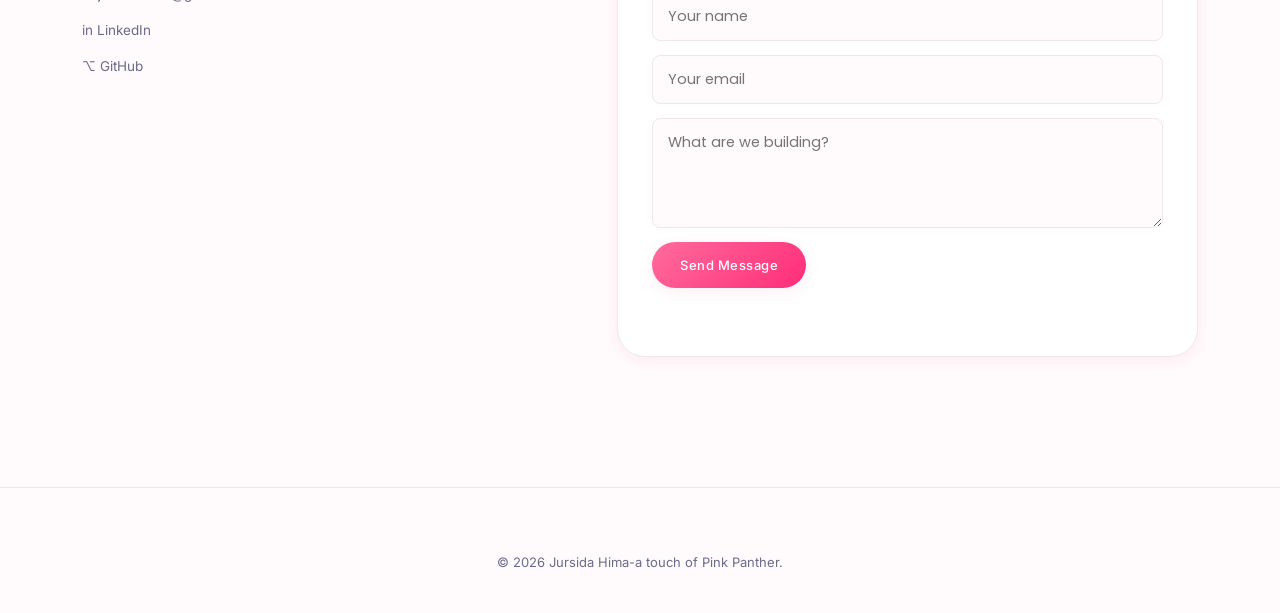
==== commit 4be09b36: "Update css" ====
--- a/index.html
+++ b/index.html
@@ -1,457 +1,278 @@
-<!doctype html>
+<!DOCTYPE html>
 <html lang="en">
-  <head>
-    <meta charset="UTF-8" />
-    <meta name="viewport" content="width=device-width, initial-scale=1.0" />
-    <meta
-      name="description"
-      content="Jursida Hima — Full Stack Developer & Creative Problem Solver"
-    />
-    <meta
-      name="keywords"
-      content="Jursida Hima, Full Stack Developer, Portfolio, Web Development"
-    />
-    <title>Jursida Hima — Portfolio</title>
-
-    <!-- Fonts -->
-    <link rel="preconnect" href="https://fonts.googleapis.com" />
-    <link rel="preconnect" href="https://fonts.gstatic.com" crossorigin />
-    <link
-      href="https://fonts.googleapis.com/css2?family=Poppins:wght@300;400;500;600;700;800&family=Space+Grotesk:wght@300;400;500;600;700&family=Inter:wght@300;400;500;600&display=swap"
-      rel="stylesheet"
-    />
-
-    <!-- Stylesheets -->
-    <link rel="stylesheet" href="css/style.css" />
-    <link rel="stylesheet" href="css/animations.css" />
-    <link rel="stylesheet" href="css/responsive.css" />
-  </head>
-  <body class="theme-light" data-active-section="home">
-    <a
-      href="#home"
-      class="skip-link"
-      style="
-        position: absolute;
-        left: -999px;
-        top: 0;
-        z-index: 9999;
-        background: #ff6b9d;
-        color: #fff;
-        padding: 12px 18px;
-        font-family: &quot;Inter&quot;, sans-serif;
-        font-size: 13px;
-      "
-      >Skip to content</a
-    >
-
-    <!--  Loading screen  -->
-    <div id="loading-screen">
-      <h1 class="loader-title">
-        <span style="animation-delay: 0.05s">J</span
-        ><span style="animation-delay: 0.1s">u</span
-        ><span style="animation-delay: 0.15s">r</span
-        ><span style="animation-delay: 0.2s">s</span
-        ><span style="animation-delay: 0.25s">i</span
-        ><span style="animation-delay: 0.3s">d</span
-        ><span style="animation-delay: 0.35s">a</span>
-      </h1>
-      <div class="loader-bar-track"><div class="loader-bar"></div></div>
-    </div>
-
-    <!--  Custom cursor  -->
-    <div id="cursor-dot" aria-hidden="true"></div>
-    <div id="cursor-ring" aria-hidden="true"></div>
-
-    <!--  Paint wipe overlay (plays on nav navigation)  -->
-    <div id="paint-overlay" aria-hidden="true">
-      <svg viewBox="0 0 400 800" preserveAspectRatio="none">
-        <defs>
-          <linearGradient id="ppOverlayGrad" x1="0" y1="0" x2="1" y2="0">
-            <stop offset="0%" stop-color="#E0396B" />
-            <stop offset="45%" stop-color="#FF6B9D" />
-            <stop offset="100%" stop-color="#FFB3CC" />
-          </linearGradient>
-        </defs>
-        <path
-          class="plate"
-          d="M0,0 L370,0 L400,30 L378,60 L400,95 L382,140 L400,190 L385,240 L400,300 L388,360 L400,420 L384,480 L400,540 L390,600 L400,660 L382,720 L400,760 L400,800 L0,800 Z"
-        />
-      </svg>
-    </div>
-
-    <!--  Nav  -->
-    <header id="main-nav">
-      <div class="nav-inner">
-        <a href="#home" class="brand" data-section="home">
-          <span
-            >Jursida <span style="color: var(--pp-pink-dark)">Hima</span></span
-          >
-        </a>
-
-        <ul class="nav-links" id="nav-links">
-          <li>
-            <a href="#home" class="nav-link active" data-section="home">Home</a>
-          </li>
-          <li>
-            <a href="#about" class="nav-link" data-section="about">About</a>
-          </li>
-          <li>
-            <a href="#skills" class="nav-link" data-section="skills">Skills</a>
-          </li>
-          <li>
-            <a href="#portfolio" class="nav-link" data-section="portfolio"
-              >Portfolio</a
-            >
-          </li>
-          <li>
-            <a href="#contact" class="nav-link" data-section="contact"
-              >Contact</a
-            >
-          </li>
-        </ul>
-
-        <div class="nav-utils">
-          <button
-            class="icon-btn"
-            id="theme-toggle"
-            aria-label="Toggle dark mode"
-          >
-            <svg
-              viewBox="0 0 24 24"
-              fill="none"
-              stroke-width="2"
-              stroke-linecap="round"
-              stroke-linejoin="round"
-            >
-              <path d="M21 12.8A9 9 0 1 1 11.2 3 7 7 0 0 0 21 12.8Z" />
-            </svg>
-          </button>
-          <button
-            class="icon-btn"
-            id="sound-toggle"
-            aria-label="Toggle sound"
-            aria-pressed="false"
-          >
-            <svg
-              viewBox="0 0 24 24"
-              fill="none"
-              stroke-width="2"
-              stroke-linecap="round"
-              stroke-linejoin="round"
-            >
-              <polygon points="11 5 6 9 2 9 2 15 6 15 11 19 11 5" />
-              <path d="M15.5 8.5a5 5 0 0 1 0 7" />
-            </svg>
-          </button>
-          <button
-            class="nav-hamburger"
-            id="nav-hamburger"
-            aria-label="Toggle menu"
-            aria-expanded="false"
-          >
-            <span></span><span></span><span></span>
-          </button>
-        </div>
-      </div>
-    </header>
-
-    <main>
-      <!--  Home  -->
-      <section id="home" class="section">
-        <div class="wrap home-grid">
-          <div class="home-copy">
-            <span class="eyebrow home-eyebrow">Full Stack Developer</span>
-            <h1 class="home-title">
-              Building modern experiences with
-              <span class="accent">creativity</span>.
-            </h1>
-            <p class="home-role">Interaction &amp; clean code</p>
-            <p class="home-desc">
-              Hi, I'm Jursida — a full-stack developer who follows every "what
-              if" all the way to a finished interface, with a real backend
-              behind it when the idea calls for one.
-            </p>
-            <div class="home-actions">
-              <a
-                href="#portfolio"
-                class="btn btn-primary"
-                data-section="portfolio"
-                >View Projects</a
-              >
-              <a href="#contact" class="btn btn-outline" data-section="contact"
-                >Contact Me</a
-              >
-            </div>
-            <div class="home-tags">
-              <span>HTML</span><span>CSS</span><span>JavaScript</span
-              ><span>PHP</span><span>ASP.NET</span><span>MySQL</span>
-            </div>
-          </div>
-
-          <div class="home-visual">
-            <div class="home-avatar-wrap">
-              <div class="home-avatar-blob" aria-hidden="true"></div>
-              <img
-                id="pp-character"
-                class="pp-img pp-idle"
-                src="assets/svg/pink-panther.svg"
-                alt="Illustrated pink panther mascot, holding a paintbrush"
-              />
-              <div id="pp-speech-bubble">
-                <p>Hi, I'm painting this page pink!</p>
-              </div>
-            </div>
-            <div class="home-floating-badge badge-top">🎨 Still wet</div>
-            <div class="home-floating-badge badge-bottom">Full-Stack · UX</div>
-          </div>
-        </div>
-      </section>
-
-      <!--  About  -->
-      <section id="about" class="section">
-        <div class="wrap">
-          <div class="section-head" data-reveal>
-            <span class="eyebrow">Curator's note</span>
-            <h2>About</h2>
-          </div>
-          <div class="about-grid">
-            <div class="about-image-wrap" data-reveal>
-              <div class="about-image-splash" aria-hidden="true"></div>
-              <div class="about-image-frame">JH</div>
-              <!-- Swap "JH" for <img src="assets/images/your-photo.jpg" alt="Jursida Hima"> once a headshot is ready -->
-            </div>
-            <div class="about-copy" data-reveal>
-              <p>
-                I'm a <strong>full-stack developer</strong> who works across the
-                entire product — from interface design down to the database.
-                Most of what I build starts as a "what if": what if getting
-                dressed came with a weather forecast, what if a scheduling
-                headache could just disappear. I follow those questions all the
-                way to a finished, production-ready build.
-              </p>
-              <p>
-                My background spans
-                <strong
-                  >front-end and back-end development, database design,
-                  application security, and full-stack project delivery</strong
-                >, paired with formal training in
-                <strong
-                  >interaction design, usability, and product management</strong
-                >
-                — so I design with the same rigor I code with. An app should
-                feel obvious to use before it feels impressive.
-              </p>
-              <p>
-                Outside of that I'm usually planning a hike or a trip, and yes,
-                a certain pink, paint-loving panther has appointed himself
-                creative director of this page.
-              </p>
-              <ul class="about-list">
-                <li>Full-Stack Web Development</li>
-                <li>Interaction &amp; UX Design</li>
-                <li>Database Design</li>
-                <li>Security &amp; Usability</li>
-                <li>Product Management</li>
-                <li>Professional Practice</li>
-              </ul>
-              <span class="materials-label">Core stack</span>
-              <div class="chips">
-                <span>HTML</span><span>CSS</span><span>JavaScript</span
-                ><span>PHP</span><span>MySQL</span><span>ASP.NET</span>
-              </div>
-            </div>
-          </div>
-        </div>
-      </section>
-
-      <!--  Skills  -->
-      <section id="skills" class="section">
-        <div class="wrap">
-          <div class="section-head" data-reveal>
-            <span class="eyebrow">Materials on hand</span>
-            <h2>Skills</h2>
-          </div>
-          <div class="skill-cols" data-reveal>
-            <div class="skill-cat">
-              <h3>Front-End</h3>
-              <div class="skill-card">HTML5</div>
-              <div class="skill-card">CSS3</div>
-              <div class="skill-card">JavaScript</div>
-              <div class="skill-card">Bootstrap</div>
-            </div>
-            <div class="skill-cat">
-              <h3>Back-End</h3>
-              <div class="skill-card">PHP</div>
-              <div class="skill-card">ASP.NET MVC</div>
-              <div class="skill-card">C#</div>
-              <div class="skill-card">MySQL</div>
-            </div>
-            <div class="skill-cat">
-              <h3>Design &amp; UX</h3>
-              <div class="skill-card">Figma</div>
-              <div class="skill-card">Interaction Design</div>
-              <div class="skill-card">Usability</div>
-              <div class="skill-card">Responsive Design</div>
-            </div>
-            <div class="skill-cat">
-              <h3>Practice</h3>
-              <div class="skill-card">Full-Stack Delivery</div>
-              <div class="skill-card">App Security</div>
-              <div class="skill-card">Product Management</div>
-              <div class="skill-card">Git &amp; GitHub</div>
-            </div>
-          </div>
-        </div>
-      </section>
-
-      <!--  Portfolio  -->
-      <section id="portfolio" class="section">
-        <div class="wrap">
-          <div class="section-head" data-reveal>
-            <span class="eyebrow">The collection</span>
-            <h2>Portfolio</h2>
-            <p>Three shipped pieces, and room for what's next.</p>
-          </div>
-          <div class="grid-projects" data-reveal>
-            <div class="project-card">
-              <div class="project-thumb">Comf-i</div>
-              <h3>Comf-i Virtual Wardrobe</h3>
-              <p>
-                A virtual wardrobe that lets you mix and match real clothing
-                pieces and preview outfits based on the day's weather.
-              </p>
-              <div class="tag-row">
-                <span>HTML</span><span>CSS</span><span>JavaScript</span>
-              </div>
-              <a
-                class="project-link"
-                href="https://jursidahima.github.io/Comf-i/"
-                target="_blank"
-                rel="noopener"
-                >View Project →</a
-              >
-            </div>
-
-            <div class="project-card">
-              <div class="project-thumb">Optical Illusion</div>
-              <h3>Optical Illusion Lab</h3>
-              <p>
-                An interactive gallery of classic visual illusions — the
-                spinning halo in the hero above is one of them — built to see
-                how far we can go before the eye gives up.
-              </p>
-              <div class="tag-row">
-                <span>JavaScript</span><span>HTML</span><span>CSS</span>
-              </div>
-              <!-- Replace # with the live link once it's ready -->
-              <a class="project-link" href="#" target="_blank" rel="noopener"
-                >View Project →</a
-              >
-            </div>
-
-            <div class="project-card">
-              <div class="project-thumb">Appointment Manager</div>
-              <h3>Appointment Manager</h3>
-              <p>
-                A scheduling dashboard for small businesses to manage bookings,
-                availability, and client details in one place.
-              </p>
-              <div class="tag-row">
-                <span>ASP.NET</span><span>C#</span><span>MySQL</span>
-              </div>
-              <!-- Replace # with the live link once it's ready -->
-              <a class="project-link" href="#" target="_blank" rel="noopener"
-                >View Project →</a
-              >
-            </div>
-
-            <!-- <div class="project-soon"><span class="plus">+</span><span>Coming Soon</span></div>
+<head>
+  <meta charset="UTF-8" />
+  <title>Jursida Hima — Portfolio</title>
+
+  <!-- Fonts -->
+  <link rel="preconnect" href="https://fonts.googleapis.com" />
+  <link rel="preconnect" href="https://fonts.gstatic.com" crossorigin />
+  <link href="https://fonts.googleapis.com/css2?family=Poppins:wght@300;400;500;600;700;800&family=Space+Grotesk:wght@300;400;500;600;700&family=Inter:wght@300;400;500;600&display=swap" rel="stylesheet" />
+
+  <!-- Stylesheets -->
+  <link rel="stylesheet" href="css/style.css" />
+  <link rel="stylesheet" href="css/animations.css" />
+  <link rel="stylesheet" href="css/responsive.css" />
+</head>
+<body class="theme-light" data-active-section="home">
+
+<a href="#home" class="skip-link" style="position:absolute; left:-999px; top:0; z-index:9999; background:#FF6B9D; color:#fff; padding:12px 18px; font-family:'Inter',sans-serif; font-size:13px;">Skip to content</a>
+
+<!--  Loading screen  -->
+<div id="loading-screen">
+  <h1 class="loader-title">
+    <span style="animation-delay:.05s">J</span><span style="animation-delay:.1s">u</span><span style="animation-delay:.15s">r</span><span style="animation-delay:.2s">s</span><span style="animation-delay:.25s">i</span><span style="animation-delay:.3s">d</span><span style="animation-delay:.35s">a</span>
+  </h1>
+  <div class="loader-bar-track"><div class="loader-bar"></div></div>
+</div>
+
+<!--  Custom cursor  -->
+<!-- <div id="cursor-dot" aria-hidden="true"></div>
+<div id="cursor-ring" aria-hidden="true"></div> -->
+
+<!--  Paint wipe overlay (plays on nav navigation)  -->
+<div id="paint-overlay" aria-hidden="true">
+  <svg viewBox="0 0 400 800" preserveAspectRatio="none">
+    <defs>
+      <linearGradient id="ppOverlayGrad" x1="0" y1="0" x2="1" y2="0">
+        <stop offset="0%" stop-color="#E0396B"/>
+        <stop offset="45%" stop-color="#FF6B9D"/>
+        <stop offset="100%" stop-color="#FFB3CC"/>
+      </linearGradient>
+    </defs>
+    <path class="plate" d="M0,0 L370,0 L400,30 L378,60 L400,95 L382,140 L400,190 L385,240 L400,300 L388,360 L400,420 L384,480 L400,540 L390,600 L400,660 L382,720 L400,760 L400,800 L0,800 Z"/>
+  </svg>
+</div>
+
+<!--  Nav  -->
+<header id="main-nav">
+  <div class="nav-inner">
+    <a href="#home" class="brand" data-section="home">
+      <img src="assets/svg/cat-logo.svg" alt="Half rose, half black cat logo" />
+      <span class="brand-name" style="color:#E0396B" >JURSIDA <span style="color: black;">HIMA</span></span>
+    </a>
+
+    <ul class="nav-links" id="nav-links">
+      <li><a href="#home" class="nav-link active" data-section="home">Home</a></li>
+      <li><a href="#about" class="nav-link" data-section="about">About</a></li>
+      <li><a href="#skills" class="nav-link" data-section="skills">Skills</a></li>
+      <li><a href="#portfolio" class="nav-link" data-section="portfolio">Work</a></li>
+      <li><a href="#contact" class="nav-link" data-section="contact">Contact</a></li>
+    </ul>
+
+    <div class="nav-utils">
+      <button class="nav-hamburger" id="nav-hamburger" aria-label="Toggle menu" aria-expanded="false">
+        <span></span><span></span><span></span>
+      </button>
+    </div>
+  </div>
+</header>
+
+<main>
+
+  <!--  Home  -->
+  <section id="home" class="section">
+    <div class="wrap home-grid">
+      <div class="home-copy">
+        <span class="eyebrow home-eyebrow">Full Stack Developer</span>
+        <h1 class="home-title">Building new experiences with <span class="accent">creativity</span>.</h1>
+        <p class="home-role">Interaction &amp; clean code</p>
+        <p class="home-desc">Hi, I'm Jursida — a full-stack developer who follows every "what if" all the way to a finished interface, with a real backend behind it when the idea calls me.</p>
+        <div class="home-actions">
+          <a href="#portfolio" class="btn btn-primary" data-section="portfolio">View Work</a>
+          <a href="#contact" class="btn btn-outline" data-section="contact">Contact Me</a>
+        </div>
+      </div>
+
+      <div class="home-visual">
+        <div class="home-avatar-wrap">
+          <img id="pp-character" class="pp-img pp-idle" src="assets/svg/pink-panther.svg" alt="Illustrated cat mascot, holding a laptop" />
+        </div>
+      </div>
+    </div>
+  </section>
+
+  <!--  About  -->
+  <section id="about" class="section">
+    <div class="wrap">
+      <div class="section-head" data-reveal>
+        <span class="eyebrow">Curator's note</span>
+        <h2>About</h2>
+      </div>
+      <div class="about-grid">
+        <div class="about-image-wrap" data-reveal>
+          <div class="about-image-splash" aria-hidden="true"></div>
+          <div class="about-image-frame"><img src="assets/images/profile.jpg" alt="Jursida Hima" style="width:100%;height:100%;object-fit:cover;border-radius:inherit;" /></div>
+        </div>
+        <div class="about-copy" data-reveal>
+          <p>I'm a <strong>full-stack developer</strong> who works across the entire product — from interface design down to the database. Most of what I build starts as a "what if": what if getting dressed came with a weather forecast, what if a scheduling headache could just disappear. I follow those questions all the way to a finished, production-ready build.</p>
+          <p>My background spans <strong>front-end and back-end development, database design, application security, and full-stack project delivery</strong>, paired with formal training in <strong>interaction design, usability, and product management</strong> — so I design with the same rigor I code with. An application should feel obvious to use before it feels impressive.</p>
+          <p>Outside of that I'm usually planning a hike or a trip, and yes, a certain pink, paint-loving panther has appointed himself creative director of this page.</p>
+          <ul class="about-list">
+            <li>Full-Stack Web Development</li>
+            <li>Interaction &amp; UX Design</li>
+            <li>Database Design</li>
+            <li>Security &amp; Usability</li>
+            <li>Product Management</li>
+            <li>Professional Practice</li>
+          </ul>
+       
+      </div>
+    </div>
+  </section>
+
+  <!--  Skills  -->
+  <section id="skills" class="section">
+    <div class="wrap">
+      <div class="section-head" data-reveal>
+        <span class="eyebrow">Materials on hand</span>
+        <h2>Skills</h2>
+      </div>
+      <div class="skill-cols" data-reveal>
+        <div class="skill-cat">
+          <h3>Front-End</h3>
+          <div class="skill-card">HTML5</div>
+          <div class="skill-card">CSS3</div>
+          <div class="skill-card">JavaScript</div>
+          <div class="skill-card">Bootstrap</div>
+        </div>
+        <div class="skill-cat">
+          <h3>Back-End</h3>
+          <div class="skill-card">PHP</div>
+          <div class="skill-card">ASP.NET MVC</div>
+          <div class="skill-card">C#</div>
+          <div class="skill-card">MySQL</div>
+        </div>
+        <div class="skill-cat">
+          <h3>Design &amp; UX</h3>
+          <div class="skill-card">Figma</div>
+          <div class="skill-card">Interaction Design</div>
+          <div class="skill-card">Usability</div>
+          <div class="skill-card">Responsive Design</div>
+        </div>
+        <div class="skill-cat">
+          <h3>Practice</h3>
+          <div class="skill-card">Full-Stack Delivery</div>
+          <div class="skill-card">App Security</div>
+          <div class="skill-card">Product Management</div>
+          <div class="skill-card">Git &amp; GitHub</div>
+        </div>
+      </div>
+    </div>
+  </section>
+
+  <!--  Portfolio  -->
+  <section id="portfolio" class="section">
+    <div class="wrap">
+      <div class="section-head" data-reveal>
+        <span class="eyebrow">Selected work</span>
+        <h2>Work</h2>
+        <p>My creations now live in existence, leaving room for what's next.</p>
+      </div>
+      <div class="grid-projects" data-reveal>
+
+        <div class="project-card">
+          <span class="project-index">01</span>
+          <div class="project-thumb">CI</div>
+          <div class="project-info">
+            <h3>Comf-i Virtual Wardrobe</h3>
+            <p>A virtual wardrobe that lets you mix and match real clothing pieces and preview outfits based on the day's weather.</p>
+            <div class="tag-row"><span>HTML</span><span>CSS</span><span>JavaScript</span></div>
+          </div>
+          <a class="project-link" href="https://jursidahima.github.io/Comf-i/" target="_blank" rel="noopener">View Project →</a>
+        </div>
+
+        <div class="project-card">
+          <span class="project-index">02</span>
+          <div class="project-thumb">IL</div>
+          <div class="project-info">
+            <h3>Optical Illusion Lab</h3>
+            <p>An interactive gallery of visual illusions — drift effects, afterimages, and moving patterns — with a quiz to test how easily your eyes get fooled.</p>
+            <div class="tag-row"><span>HTML</span><span>CSS</span><span>JavaScript</span></div>
+          </div>
+          <a class="project-link" href="https://jursidahima.github.io/optical-illusion/" target="_blank" rel="noopener">View Project →</a>
+        </div>
+
+        <div class="project-card">
+          <span class="project-index">03</span>
+          <div class="project-thumb">MS</div>
+          <div class="project-info">
+            <h3>Morse Sentence Symphony</h3>
+            <p>Type any sentence and hear it played back instantly as Morse code audio, with adjustable speed and pitch.</p>
+            <div class="tag-row"><span>JavaScript</span><span>Web Audio API</span><span>HTML/CSS</span></div>
+          </div>
+          <a class="project-link" href="https://jursidahima.github.io/morse-symphony/" target="_blank" rel="noopener">View Project →</a>
+        </div>
+
+        <div class="project-card">
+          <span class="project-index">04</span>
+          <div class="project-thumb">BM</div>
+          <div class="project-info">
+            <h3>Bad Motivation Generator</h3>
+            <p>A tongue-in-cheek generator that serves up deliberately terrible AI "advice," complete with shareable cards and a community hall of shame.</p>
+            <div class="tag-row"><span>JavaScript</span><span>HTML</span><span>CSS</span></div>
+          </div>
+          <a class="project-link" href="https://jursidahima.github.io/Bad-Motivation-Generator/" target="_blank" rel="noopener">View Project →</a>
+        </div>
+
+        <div class="project-card">
+          <span class="project-index">05</span>
+          <div class="project-thumb">RD</div>
+          <div class="project-info">
+            <h3>Real Deal Admin Dashboard</h3>
+            <p>A full-stack real estate admin panel deployed on Render for managing records and day-to-day operations from a single dashboard.</p>
+            <div class="tag-row"><span>Full-Stack</span><span>Database</span><span>Deployed on Render</span></div>
+          </div>
+          <a class="project-link" href="https://real-deal-admin.onrender.com/" target="_blank" rel="noopener">View Project →</a>
+        </div>
+
         <div class="project-soon"><span class="plus">+</span><span>Coming Soon</span></div>
-        <div class="project-soon"><span class="plus">+</span><span>Coming Soon</span></div>
-        <div class="project-soon"><span class="plus">+</span><span>Coming Soon</span></div>
-        <div class="project-soon"><span class="plus">+</span><span>Coming Soon</span></div>
-        <div class="project-soon"><span class="plus">+</span><span>Coming Soon</span></div> -->
-          </div>
-        </div>
-      </section>
-
-      <!--  Contact  -->
-      <section id="contact" class="section">
-        <div class="wrap">
-          <div class="section-head" data-reveal>
-            <span class="eyebrow">Inquiries</span>
-            <h2>Have a strange idea worth shipping? Let's build it.</h2>
-          </div>
-          <div class="contact-grid" data-reveal>
-            <div>
-              <p>I read every message myself — no forms lost to the void.</p>
-              <div class="contact-links">
-                <a href="mailto:jursidahima@gmail.com"
-                  >✉ jursidahima@gmail.com</a
-                >
-                <a
-                  href="https://www.linkedin.com/in/jursida-hima-0a38a23a5/"
-                  target="_blank"
-                  rel="noopener"
-                  >in LinkedIn</a
-                >
-                <a
-                  href="https://github.com/JursidaHima"
-                  target="_blank"
-                  rel="noopener"
-                  >⌥ GitHub</a
-                >
-                <!-- Point this at your actual resume file -->
-                <a href="#" download>⭳ Download Resume</a>
-              </div>
-            </div>
-            <form class="contact-form" id="contact-form">
-              <input type="text" name="name" placeholder="Your name" required />
-              <input
-                type="email"
-                name="email"
-                placeholder="Your email"
-                required
-              />
-              <textarea
-                name="message"
-                placeholder="What are we building?"
-                required
-              ></textarea>
-              <button type="submit" class="btn btn-primary submit-btn">
-                Send Message
-              </button>
-              <span class="form-note" id="form-note"
-                >Message received — I'll get back to you soon.</span
-              >
-            </form>
-          </div>
-        </div>
-      </section>
-    </main>
-
-    <button id="back-to-top" aria-label="Back to top">
-      <svg
-        viewBox="0 0 24 24"
-        fill="none"
-        stroke-width="2"
-        stroke-linecap="round"
-        stroke-linejoin="round"
-      >
-        <line x1="12" y1="19" x2="12" y2="5"></line>
-        <polyline points="5 12 12 5 19 12"></polyline>
-      </svg>
-    </button>
-
-    <footer>
-      <div class="wrap">
-        <p class="footer-text">
-          © 2026 Jursida Hima <span>•</span> Crafted with creativity and a touch
-          of Pink Panther style.
-        </p>
-      </div>
-    </footer>
-
-    <script src="js/main.js"></script>
-  </body>
+
+      </div>
+    </div>
+  </section>
+
+  <!--  Contact  -->
+  <section id="contact" class="section">
+    <div class="wrap">
+      <div class="section-head" data-reveal>
+        <span class="eyebrow">Inquiries</span>
+        <h2>Have a project in mind? Let's build it.</h2>
+      </div>
+      <div class="contact-grid" data-reveal>
+        <div>
+     
+          <div class="contact-links">
+            <a href="mailto:jursidahima@gmail.com">✉ jursidahima@gmail.com</a>
+            <a href="https://www.linkedin.com/in/jursida-hima-0a38a23a5/" target="_blank" rel="noopener">in LinkedIn</a>
+            <a href="https://github.com/JursidaHima" target="_blank" rel="noopener">⌥ GitHub</a>
+            <!-- Point this at your actual resume file -->
+            <!-- <a href="#" download>⭳ Download Resume</a> -->
+          </div>
+        </div>
+        <form class="contact-form" id="contact-form">
+          <input type="text" name="name" placeholder="Your name" required />
+          <input type="email" name="email" placeholder="Your email" required />
+          <textarea name="message" placeholder="What are we building?" required></textarea>
+          <button type="submit" class="btn btn-primary submit-btn">Send Message</button>
+          <span class="form-note" id="form-note">Message received — I'll get back to you soon.</span>
+        </form>
+      </div>
+    </div>
+  </section>
+
+</main>
+
+<button id="back-to-top" aria-label="Back to top">
+  <svg viewBox="0 0 24 24" fill="none" stroke-width="2" stroke-linecap="round" stroke-linejoin="round"><line x1="12" y1="19" x2="12" y2="5"></line><polyline points="5 12 12 5 19 12"></polyline></svg>
+</button>
+
+<footer>
+  <div class="wrap">
+    <p class="footer-text">© 2026 Jursida Hima-a touch of Pink Panther.</p>
+  </div>
+</footer>
+
+<script src="js/main.js"></script>
+</body>
 </html>
--- a/css/style.css
+++ b/css/style.css
@@ -0,0 +1,322 @@
+/* ============================================================
+   PINK PANTHER PORTFOLIO — style.css
+   Base styles, variables, typography, layout, all sections
+   ============================================================ */
+
+/* ── CSS Variables (structural only — colors are hardcoded throughout) ── */
+:root {
+  /* Typography */
+  --font-head:      'Space Grotesk', sans-serif;
+  --font-body:      'Poppins', sans-serif;
+  --font-mono:      'Inter', monospace;
+
+  /* Spacing / shape */
+  --radius-sm:      8px;
+  --radius-md:      16px;
+  --radius-lg:      28px;
+  --shadow-sm:      0 4px 16px rgba(224,57,107,0.08);
+  --shadow-md:      0 12px 34px rgba(224,57,107,0.14);
+  --shadow-lg:      0 24px 60px rgba(224,57,107,0.18);
+
+  /* Easing */
+  --ease-paint:     cubic-bezier(.65,.05,.36,1);
+  --ease-bounce:    cubic-bezier(.34,1.56,.64,1);
+
+  /* Z-index scale */
+  --z-nav:          6000;
+  --z-overlay:      7000;
+  --z-pp:           5000;
+  --z-cursor:       9000;
+}
+
+
+
+/* ── Reset ── */
+*, *::before, *::after { box-sizing: border-box; margin: 0; padding: 0; }
+html { scroll-behavior: smooth; scroll-padding-top: 90px; }
+@media (prefers-reduced-motion: reduce) {
+  html { scroll-behavior: auto; }
+  *, *::before, *::after { animation-duration: 0.001ms !important; animation-iteration-count: 1 !important; transition-duration: 0.001ms !important; }
+}
+
+body {
+  background: #FFFBFD;
+  color: #1A1A2E;
+  font-family: var(--font-body);
+  line-height: 1.65;
+  -webkit-font-smoothing: antialiased;
+  overflow-x: hidden;
+  transition: background .4s var(--ease-paint), color .4s var(--ease-paint);
+}
+
+a { color: inherit; text-decoration: none; }
+img, svg { display: block; max-width: 100%; }
+::selection { background: #FF6B9D; color: #fff; }
+:focus-visible { outline: 2px solid #E0396B; outline-offset: 3px; border-radius: 4px; }
+
+.skip-link:focus {
+  left: 16px !important; top: 16px !important;
+}
+
+.wrap { max-width: 1180px; margin: 0 auto; padding: 0 32px; }
+.section { padding: 130px 0; position: relative; }
+.section-head { text-align: center; max-width: 620px; margin: 0 auto 60px; }
+.eyebrow {
+  display: inline-flex; align-items: center; gap: 10px;
+  font-family: var(--font-mono); font-size: 12px; letter-spacing: .16em; text-transform: uppercase;
+  color: #E0396B; margin-bottom: 14px;
+}
+.eyebrow::before, .eyebrow::after { content: ""; width: 20px; height: 2px; background: #FF6B9D; border-radius: 2px; }
+.section-head h2 { font-family: var(--font-head); font-size: clamp(1.9rem, 4vw, 3rem); font-weight: 700; }
+.section-head p { color: #6B6B8A; margin-top: 12px; font-size: 15px; }
+
+.btn {
+  display: inline-flex; align-items: center; gap: 8px;
+  font-family: var(--font-mono); font-size: 13px; font-weight: 500; letter-spacing: .04em;
+  padding: 15px 28px; border-radius: 40px; transition: transform .3s var(--ease-bounce), box-shadow .3s var(--ease-paint), background .3s;
+  cursor: pointer; border: none;
+}
+.btn-primary { background: linear-gradient(135deg, #FF6B9D, #FF2D78); color: #fff; box-shadow: var(--shadow-sm); }
+.btn-primary:hover { transform: translateY(-3px) scale(1.02); box-shadow: var(--shadow-md); }
+.btn-outline { border: 1.5px solid #FF6B9D; color: #1A1A2E; background: transparent; }
+.btn-outline:hover { background: #FFF0F5; transform: translateY(-3px); }
+
+/* ── Loading screen ── */
+#loading-screen {
+  position: fixed; inset: 0; z-index: 9999; background: #FFFBFD;
+  display: flex; flex-direction: column; align-items: center; justify-content: center; gap: 22px;
+  transition: opacity .6s var(--ease-paint), visibility .6s;
+}
+#loading-screen.hidden { opacity: 0; visibility: hidden; pointer-events: none; }
+.loader-title { font-family: var(--font-head); font-size: clamp(1.6rem, 4vw, 2.4rem); font-weight: 700; display: flex; gap: 2px; }
+.loader-title span { opacity: 0; transform: translateY(14px); animation: letterIn .5s var(--ease-bounce) forwards; color: #E0396B; }
+@keyframes letterIn { to { opacity: 1; transform: translateY(0); } }
+.loader-bar-track { width: 220px; height: 4px; border-radius: 4px; background: #F0E6ED; overflow: hidden; }
+.loader-bar { width: 0%; height: 100%; background: linear-gradient(90deg, #FF6B9D, #FF2D78); border-radius: 4px; transition: width .3s var(--ease-paint); }
+
+/* ── Custom cursor ── */
+#cursor-dot, #cursor-ring { position: fixed; top: 0; left: 0; pointer-events: none; z-index: var(--z-cursor); border-radius: 50%; transform: translate(-50%,-50%); }
+#cursor-dot { width: 8px; height: 8px; background: #E0396B; transition: transform .1s; }
+#cursor-ring { width: 34px; height: 34px; border: 1.5px solid #FF6B9D; transition: transform .15s var(--ease-paint), width .2s, height .2s; }
+#cursor-ring.grow { width: 54px; height: 54px; background: rgba(255,107,157,0.12); }
+@media (hover: none) { #cursor-dot, #cursor-ring { display: none; } }
+
+/* ── Paint wipe overlay ── */
+#paint-overlay {
+  position: fixed; inset: 0; z-index: var(--z-overlay); pointer-events: none;
+  transform: translateX(-100%);
+}
+#paint-overlay.animating { animation: paintPass 1s var(--ease-paint) forwards; }
+@keyframes paintPass {
+  0%   { transform: translateX(-100%); }
+  50%  { transform: translateX(0%); }
+  100% { transform: translateX(100%); }
+}
+#paint-overlay svg { width: 100%; height: 100%; }
+#paint-overlay .plate { fill: url(#ppOverlayGrad); }
+
+/* ── Nav ── */
+#main-nav {
+  position: fixed; top: 0; left: 0; right: 0; z-index: var(--z-nav);
+  background: rgba(255,251,253,0.7); backdrop-filter: blur(14px) saturate(160%);
+  border-bottom: 1px solid #F0E6ED; transition: background .3s, border-color .3s;
+}
+body.theme-dark #main-nav { background: rgba(21,19,26,0.75); }
+#main-nav.scrolled { box-shadow: var(--shadow-sm); }
+.nav-inner { display: flex; align-items: center; justify-content: space-between; padding: 16px 32px; max-width: 1180px; margin: 0 auto; }
+.brand { display: flex; align-items: center; gap: 10px; }
+.brand img { width: 34px; height: 34px; }
+.brand-name {
+  font-family: var(--font-head); font-weight: 700; font-size: 19px;
+  letter-spacing: .06em; text-transform: uppercase;
+}
+.brand span { color: #E0396B; }
+
+.nav-links { display: flex; align-items: center; gap: 6px; list-style: none; }
+.nav-link {
+  position: relative; display: inline-block; padding: 9px 16px; border-radius: 20px;
+  font-family: var(--font-mono); font-size: 12.5px; letter-spacing: .06em; text-transform: uppercase;
+  color: #6B6B8A; transition: color .3s;
+}
+.nav-link::before {
+  content: ""; position: absolute; inset: 0; border-radius: 20px; background: #FFF0F5;
+  transform: scaleX(0); transform-origin: left center; transition: transform .3s var(--ease-paint); z-index: -1;
+}
+.nav-link:hover, .nav-link.active { color: #E0396B; }
+.nav-link:hover::before, .nav-link.active::before { transform: scaleX(1); }
+
+.nav-utils { display: flex; align-items: center; gap: 10px; }
+.icon-btn {
+  width: 38px; height: 38px; border-radius: 50%; border: 1px solid #F0E6ED; background: #FFFFFF;
+  display: flex; align-items: center; justify-content: center; cursor: pointer; transition: border-color .3s, transform .3s;
+}
+.icon-btn:hover { border-color: #FF6B9D; transform: translateY(-2px); }
+.icon-btn svg { width: 17px; height: 17px; stroke: #1A1A2E; }
+
+.nav-hamburger { display: none; flex-direction: column; gap: 5px; width: 38px; height: 38px; border: none; background: none; cursor: pointer; align-items: center; justify-content: center; }
+.nav-hamburger span { width: 20px; height: 2px; background: #1A1A2E; border-radius: 2px; transition: transform .3s, opacity .3s; }
+.nav-overlay { position: fixed; inset: 0; z-index: 6500; background: rgba(26,26,46,0.35); opacity: 0; pointer-events: none; transition: opacity .3s; }
+.nav-overlay.visible { opacity: 1; pointer-events: auto; }
+
+/* ── Home / hero ── */
+.home-grid { display: grid; grid-template-columns: 1.05fr .95fr; align-items: center; gap: 60px; min-height: 100vh; padding-top: 110px; }
+.home-eyebrow { display: inline-flex; }
+.home-title { font-family: var(--font-head); font-weight: 700; font-size: clamp(2.6rem, 5.4vw, 4.4rem); line-height: 1.05; margin: 6px 0 18px; }
+.home-title .accent { color: #E0396B; }
+.home-role { font-family: var(--font-mono); font-size: 14px; letter-spacing: .1em; text-transform: uppercase; color: #6B6B8A; margin-bottom: 18px; }
+.home-desc { color: #6B6B8A; font-size: 16px; max-width: 48ch; margin-bottom: 30px; }
+.home-actions { display: flex; gap: 16px; flex-wrap: wrap; margin-bottom: 34px; }
+.home-tags { display: flex; gap: 10px; flex-wrap: wrap; }
+.home-tags span { font-family: var(--font-mono); font-size: 11px; padding: 7px 13px; border-radius: 16px; border: 1px solid #F0E6ED; color: #6B6B8A; background: #FFFFFF; }
+
+.home-visual { position: relative; display: flex; align-items: center; justify-content: center; }
+.home-avatar-wrap { position: relative; width: 400px; height: 400px; }
+.home-avatar-wrap .pp-img { position: relative; z-index: 1; width: 100%; height: 100%; }
+
+.home-floating-badge {
+  position: absolute; z-index: 2; display: flex; align-items: center; gap: 8px;
+  background: #FFFFFF; border: 1px solid #F0E6ED; border-radius: 16px;
+  padding: 10px 14px; box-shadow: var(--shadow-sm); font-family: var(--font-mono); font-size: 12px;
+  animation: badgeFloat 5s ease-in-out infinite;
+}
+.badge-top { top: 4%; left: -10%; }
+.badge-bottom { bottom: 6%; right: -8%; animation-delay: 1s; }
+@keyframes badgeFloat { 0%,100% { transform: translateY(0); } 50% { transform: translateY(-10px); } }
+
+/* ── About ── */
+.about-grid { display: grid; grid-template-columns: .85fr 1.15fr; gap: 70px; align-items: center; }
+.about-image-wrap { position: relative; }
+.about-image-splash {
+  position: absolute; inset: -8%; z-index: 0; border-radius: var(--radius-lg);
+  background: linear-gradient(155deg, #FFB3CC, #FFF0F5);
+  transform: rotate(-4deg);
+}
+.about-image-frame {
+  position: relative; z-index: 1; border-radius: var(--radius-lg); overflow: hidden;
+  aspect-ratio: 4/5; background: #FFFFFF; border: 1px solid #F0E6ED;
+  display: flex; align-items: center; justify-content: center; box-shadow: var(--shadow-md);
+  font-family: var(--font-head); font-size: 56px; font-weight: 700; color: #E0396B;
+}
+/* Swap the initials above for <img src="assets/images/your-photo.jpg" alt="Jursida Hima"> when ready */
+
+.about-copy p { color: #6B6B8A; font-size: 16px; margin-bottom: 18px; max-width: 62ch; }
+.about-copy p strong { color: #1A1A2E; font-weight: 600; }
+.about-list { list-style: none; display: grid; grid-template-columns: 1fr 1fr; gap: 10px 20px; margin: 22px 0; }
+.about-list li { font-family: var(--font-mono); font-size: 13.5px; color: #6B6B8A; display: flex; align-items: center; gap: 8px; }
+.about-list li::before { content: ""; width: 6px; height: 6px; border-radius: 50%; background: #FF6B9D; }
+.materials-label { display: block; font-family: var(--font-mono); font-size: 11px; letter-spacing: .14em; text-transform: uppercase; color: #E0396B; margin: 20px 0 10px; }
+.chips { display: flex; flex-wrap: wrap; gap: 10px; }
+.chips span { font-family: var(--font-mono); font-size: 12px; padding: 8px 14px; border-radius: 20px; border: 1px solid #F0E6ED; background: #FFFFFF; color: #6B6B8A; }
+
+/* ── Skills ── */
+.skill-cols { display: grid; grid-template-columns: repeat(4, 1fr); gap: 26px; }
+.skill-cat h3 { font-family: var(--font-mono); font-size: 13px; text-transform: uppercase; letter-spacing: .1em; color: #E0396B; text-align: center; margin-bottom: 16px; }
+.skill-card {
+  background: #FFFFFF; border: 1px solid #F0E6ED; border-radius: var(--radius-md);
+  padding: 16px 12px; text-align: center; font-weight: 500; font-size: 14px; margin-bottom: 12px;
+  box-shadow: var(--shadow-sm); animation: cardFloat 5s ease-in-out infinite;
+}
+@keyframes cardFloat { 0%,100% { transform: translateY(0); } 50% { transform: translateY(-7px); } }
+.skill-card:nth-child(2n) { animation-delay: .5s; }
+.skill-card:nth-child(3n) { animation-delay: 1s; }
+.skill-card:nth-child(4n) { animation-delay: 1.5s; }
+
+/* ── Work ── */
+.grid-projects { display: flex; flex-direction: column; border-top: 1px solid #F0E6ED; }
+.project-card {
+  position: relative; display: grid; grid-template-columns: 48px 74px 1fr auto; align-items: center;
+  gap: 26px; padding: 30px 14px; border-bottom: 1px solid #F0E6ED;
+  z-index: 1; transition: background .3s, padding-left .3s;
+}
+.project-card::before {
+  content: ""; position: absolute; left: 0; top: 0; bottom: 0; width: 3px; z-index: -1;
+  background: linear-gradient(180deg, #FF6B9D, #FF2D78);
+  transform: scaleY(0); transform-origin: top center; transition: transform .4s var(--ease-paint);
+}
+.project-card:hover { background: #FFF0F5; padding-left: 22px; }
+.project-card:hover::before { transform: scaleY(1); }
+.project-index {
+  font-family: var(--font-mono); font-size: 13px; color: #B0B0C8; letter-spacing: .04em;
+}
+.project-thumb {
+  width: 62px; height: 62px; border-radius: var(--radius-sm); flex-shrink: 0;
+  background: linear-gradient(135deg, #FFB3CC, #FF6B9D);
+  display: flex; align-items: center; justify-content: center; color: #fff;
+  font-family: var(--font-head); font-weight: 700; font-size: 17px; letter-spacing: .01em;
+}
+.project-info h3 { font-family: var(--font-head); font-size: 19px; margin-bottom: 6px; }
+.project-info p { color: #6B6B8A; font-size: 13.5px; margin-bottom: 12px; max-width: 520px; }
+.tag-row { display: flex; flex-wrap: wrap; gap: 8px; }
+.tag-row span { font-family: var(--font-mono); font-size: 10.5px; color: #E0396B; border: 1px solid #F0E6ED; padding: 4px 9px; border-radius: 12px; }
+.project-link { font-family: var(--font-mono); font-size: 12px; text-transform: uppercase; letter-spacing: .06em; border-bottom: 1px solid #FF6B9D; padding-bottom: 2px; white-space: nowrap; justify-self: end; }
+.project-link:hover { color: #E0396B; }
+
+.project-soon {
+  display: grid; grid-template-columns: 48px 74px 1fr; align-items: center; gap: 26px;
+  padding: 22px 14px; border-bottom: 1px dashed #F0E6ED; color: #B0B0C8; transition: color .3s;
+}
+.project-soon:hover { color: #E0396B; }
+.project-soon .plus { grid-column: 2; font-size: 24px; font-family: var(--font-head); line-height: 1; text-align: center; }
+.project-soon span:last-child { font-family: var(--font-mono); font-size: 11px; text-transform: uppercase; letter-spacing: .1em; }
+
+/* ── Contact ── */
+.contact-grid { display: grid; grid-template-columns: .9fr 1.1fr; gap: 60px; align-items: start; }
+.contact-links { display: flex; flex-direction: column; gap: 14px; margin-top: 26px; }
+.contact-links a { display: flex; align-items: center; gap: 10px; font-family: var(--font-mono); font-size: 13.5px; color: #6B6B8A; transition: color .25s; }
+.contact-links a:hover { color: #E0396B; }
+
+.contact-form { display: flex; flex-direction: column; gap: 14px; background: #FFFFFF; border: 1px solid #F0E6ED; border-radius: var(--radius-lg); padding: 34px; box-shadow: var(--shadow-sm); }
+.contact-form input, .contact-form textarea {
+  width: 100%; border: 1px solid #F0E6ED; border-radius: var(--radius-sm); padding: 13px 15px;
+  font-family: var(--font-body); font-size: 14.5px; background: #FFFBFD; color: #1A1A2E;
+}
+.contact-form input:focus, .contact-form textarea:focus { border-color: #FF6B9D; outline: none; }
+.contact-form textarea { min-height: 110px; resize: vertical; }
+.submit-btn { align-self: flex-start; position: relative; overflow: hidden; z-index: 1; }
+.submit-btn::before {
+  content: ""; position: absolute; inset: 0; z-index: -1; border-radius: 40px;
+  background: linear-gradient(100deg, #E0396B, #FF6B9D, #FF2D78);
+  transform: scaleX(0); transform-origin: left center; transition: transform .4s var(--ease-paint);
+}
+.submit-btn:hover::before { transform: scaleX(1); }
+.form-note { font-family: var(--font-mono); font-size: 12px; color: #E0396B; opacity: 0; transition: opacity .3s; }
+.form-note.show { opacity: 1; }
+
+/* ── Pink Panther speech bubble (anchored to the single hero mascot) ── */
+#pp-speech-bubble {
+  position: absolute; top: 4%; right: -6%; z-index: 3;
+  background: #FFFFFF; border: 1px solid #F0E6ED; border-radius: 16px 16px 4px 16px;
+  padding: 10px 14px; max-width: 190px; box-shadow: var(--shadow-md); font-size: 12.5px;
+  opacity: 0; transform: translateY(8px) scale(.9); transform-origin: top left;
+  transition: opacity .3s var(--ease-paint), transform .3s var(--ease-paint);
+  pointer-events: none;
+}
+#pp-speech-bubble.show { opacity: 1; transform: translateY(0) scale(1); }
+
+/* ── Back to top ── */
+#back-to-top {
+  position: fixed; left: 2rem; bottom: 2rem; z-index: var(--z-pp); width: 50px; height: 50px; border-radius: 50%;
+  background: #FFFFFF; border: 1px solid #F0E6ED; box-shadow: var(--shadow-sm);
+  display: flex; align-items: center; justify-content: center; cursor: pointer;
+  opacity: 0; pointer-events: none; transform: translateY(10px); transition: opacity .3s, transform .3s;
+}
+#back-to-top.show { opacity: 1; pointer-events: auto; transform: translateY(0); }
+#back-to-top svg { width: 20px; height: 20px; stroke: #E0396B; }
+
+/* ── Reveal on scroll ── */
+[data-reveal] { opacity: 0; transform: translateY(26px); transition: opacity .7s var(--ease-paint), transform .7s var(--ease-paint); }
+[data-reveal].visible { opacity: 1; transform: translateY(0); }
+
+/* ── Paw prints ── */
+.paw {
+  position: fixed; width: 8px; height: 8px; border-radius: 50%; background: #FF6B9D; z-index: 4500;
+  box-shadow: -7px -5px 0 -2.5px #FF6B9D, 7px -5px 0 -2.5px #FF6B9D,
+              -9px 3px 0 -3.5px #FF6B9D, 9px 3px 0 -3.5px #FF6B9D;
+  pointer-events: none; animation: pawFade 1.1s ease forwards;
+}
+@keyframes pawFade { to { opacity: 0; transform: translateY(14px) scale(.7); } }
+
+/* ── Footer ── */
+footer { border-top: 1px solid #F0E6ED; padding: 44px 0 40px; position: relative; }
+.footer-text { text-align: center; margin-top: 20px; font-family: var(--font-mono); font-size: 13px; color: #6B6B8A; }
+.footer-text span { color: #E0396B; }
--- a/css/animations.css
+++ b/css/animations.css
@@ -0,0 +1,76 @@
+/* ============================================================
+   PINK PANTHER PORTFOLIO — animations.css
+   PP character keyframes, paint effects, particles, transitions
+   ============================================================ */
+
+/* ── Pink Panther character states ── */
+#pp-character { transform-origin: bottom center; }
+
+/* Idle: gentle bob + tail sway */
+.pp-idle {
+  animation:
+    ppBob 2.8s ease-in-out infinite,
+    ppTailSway 2s ease-in-out infinite 0.4s;
+}
+
+@keyframes ppBob {
+  0%, 100% { transform: translateY(0) rotate(0deg); }
+  30%       { transform: translateY(-6px) rotate(1.5deg); }
+  60%       { transform: translateY(-3px) rotate(-1deg); }
+}
+
+@keyframes ppTailSway {
+  0%, 100% { filter: drop-shadow(0 8px 20px rgba(255,107,157,0.35)); }
+  50%       { filter: drop-shadow(4px 10px 24px rgba(255,107,157,0.5)); }
+}
+
+/* Walk: horizontal shuffle + bounce */
+.pp-walk {
+  animation: ppWalk 0.5s steps(1) infinite;
+}
+
+@keyframes ppWalk {
+  0%   { transform: translateY(0) scaleX(1); }
+  25%  { transform: translateY(-8px) scaleX(1); }
+  50%  { transform: translateY(0) scaleX(1); }
+  75%  { transform: translateY(-8px) scaleX(-1); }
+  100% { transform: translateY(0) scaleX(-1); }
+}
+
+/* Celebrate: jump + spin */
+.pp-celebrate {
+  animation: ppCelebrate 0.7s var(--ease-bounce) forwards;
+}
+
+@keyframes ppCelebrate {
+  0%   { transform: translateY(0) rotate(0deg) scale(1); }
+  30%  { transform: translateY(-30px) rotate(-15deg) scale(1.15); }
+  60%  { transform: translateY(-20px) rotate(10deg) scale(1.1); }
+  80%  { transform: translateY(-8px) rotate(-5deg) scale(1.05); }
+  100% { transform: translateY(0) rotate(0deg) scale(1); }
+}
+
+/* Surprised: jump back */
+.pp-surprised {
+  animation: ppSurprised 0.5s var(--ease-bounce) forwards;
+}
+
+@keyframes ppSurprised {
+  0%   { transform: translateX(0) translateY(0) scale(1); }
+  40%  { transform: translateX(12px) translateY(-18px) scale(0.9); }
+  70%  { transform: translateX(-6px) translateY(-10px) scale(1.05); }
+  100% { transform: translateX(0) translateY(0) scale(1); }
+}
+
+/* Paint brush stroke: painting motion */
+.pp-paint {
+  animation: ppPaint 0.8s ease-in-out forwards;
+}
+
+@keyframes ppPaint {
+  0%   { transform: translateY(0) rotate(0deg); }
+  20%  { transform: translateY(-12px) rotate(-25deg); }
+  50%  { transform: translateY(-6px) rotate(-15deg) translateX(-8px); }
+  70%  { transform: translateY(-4px) rotate(-20deg) translateX(6px); }
+  100% { transform: translateY(0) rotate(0deg); }
+}
--- a/css/responsive.css
+++ b/css/responsive.css
@@ -0,0 +1,117 @@
+/* ============================================================
+   PINK PANTHER PORTFOLIO — responsive.css
+   Tablet (≤ 900px) and mobile (≤ 560px) breakpoints
+   ============================================================ */
+
+/* ── Tablet ── */
+@media (max-width: 900px) {
+
+  /* Nav */
+  .nav-links {
+    position: fixed;
+    top: 0;
+    right: -100%;
+    bottom: 0;
+    width: min(300px, 80vw);
+    background: #FFFFFF;
+    flex-direction: column;
+    align-items: flex-start;
+    justify-content: center;
+    gap: 0.25rem;
+    padding: 2rem;
+    box-shadow: -8px 0 40px rgba(0,0,0,0.12);
+    transition: right 0.4s var(--ease-paint);
+    z-index: 7500;
+  }
+
+  .nav-links.open { right: 0; }
+
+  .nav-link {
+    font-size: 1.25rem;
+    font-weight: 600;
+    padding: 0.75rem 0.5rem;
+    width: 100%;
+  }
+
+  .nav-hamburger { display: flex; }
+
+  /* Home */
+  .home-grid {
+    grid-template-columns: 1fr;
+    gap: 3rem;
+    text-align: center;
+  }
+
+  .home-visual {
+    order: -1;
+    justify-content: center;
+  }
+
+  .home-avatar-wrap {
+    width: 300px;
+    height: 300px;
+  }
+
+  .home-desc { margin-left: auto; margin-right: auto; }
+
+  .home-actions { justify-content: center; }
+
+  .home-tags { justify-content: center; }
+
+  .home-eyebrow { justify-content: center; }
+
+  .home-floating-badge.badge-top  { left: 0; }
+  .home-floating-badge.badge-bottom { right: 0; }
+
+  /* About */
+  .about-grid {
+    grid-template-columns: 1fr;
+    gap: 2.5rem;
+  }
+
+  .about-image-wrap { max-width: 380px; margin: 0 auto; }
+
+  /* Contact */
+  .contact-grid {
+    grid-template-columns: 1fr;
+    gap: 3rem;
+  }
+
+  /* Skills / Work */
+  .skill-cols { grid-template-columns: repeat(2, 1fr); }
+  .project-card { grid-template-columns: 36px 60px 1fr; row-gap: 14px; }
+  .project-link { grid-column: 2 / -1; justify-self: start; }
+  .project-soon { grid-template-columns: 36px 60px 1fr; }
+}
+
+/* ── Mobile ── */
+@media (max-width: 560px) {
+
+  .wrap { padding: 0 20px; }
+  .section { padding: 90px 0; }
+
+  .nav-inner { padding: 14px 20px; }
+  .brand-name { font-size: 15px; }
+
+  .home-grid { padding-top: 90px; gap: 40px; }
+  .home-avatar-wrap { width: 220px; height: 220px; }
+  .home-actions { flex-direction: column; align-items: stretch; }
+  .home-actions .btn { justify-content: center; }
+  .home-floating-badge { display: none; }
+
+  .about-image-frame { font-size: 40px; }
+
+  .skill-cols { grid-template-columns: 1fr; }
+
+  .project-card { grid-template-columns: 1fr; text-align: left; padding: 22px 4px; gap: 12px; }
+  .project-index { order: -2; }
+  .project-thumb { order: -1; }
+  .project-link { grid-column: auto; justify-self: start; }
+  .project-soon { grid-template-columns: 1fr; text-align: center; }
+  .project-soon .plus { grid-column: auto; }
+
+  .contact-form { padding: 24px; }
+
+  #pp-speech-bubble { display: none; }
+  #back-to-top { left: 1rem; bottom: 1rem; width: 44px; height: 44px; }
+}
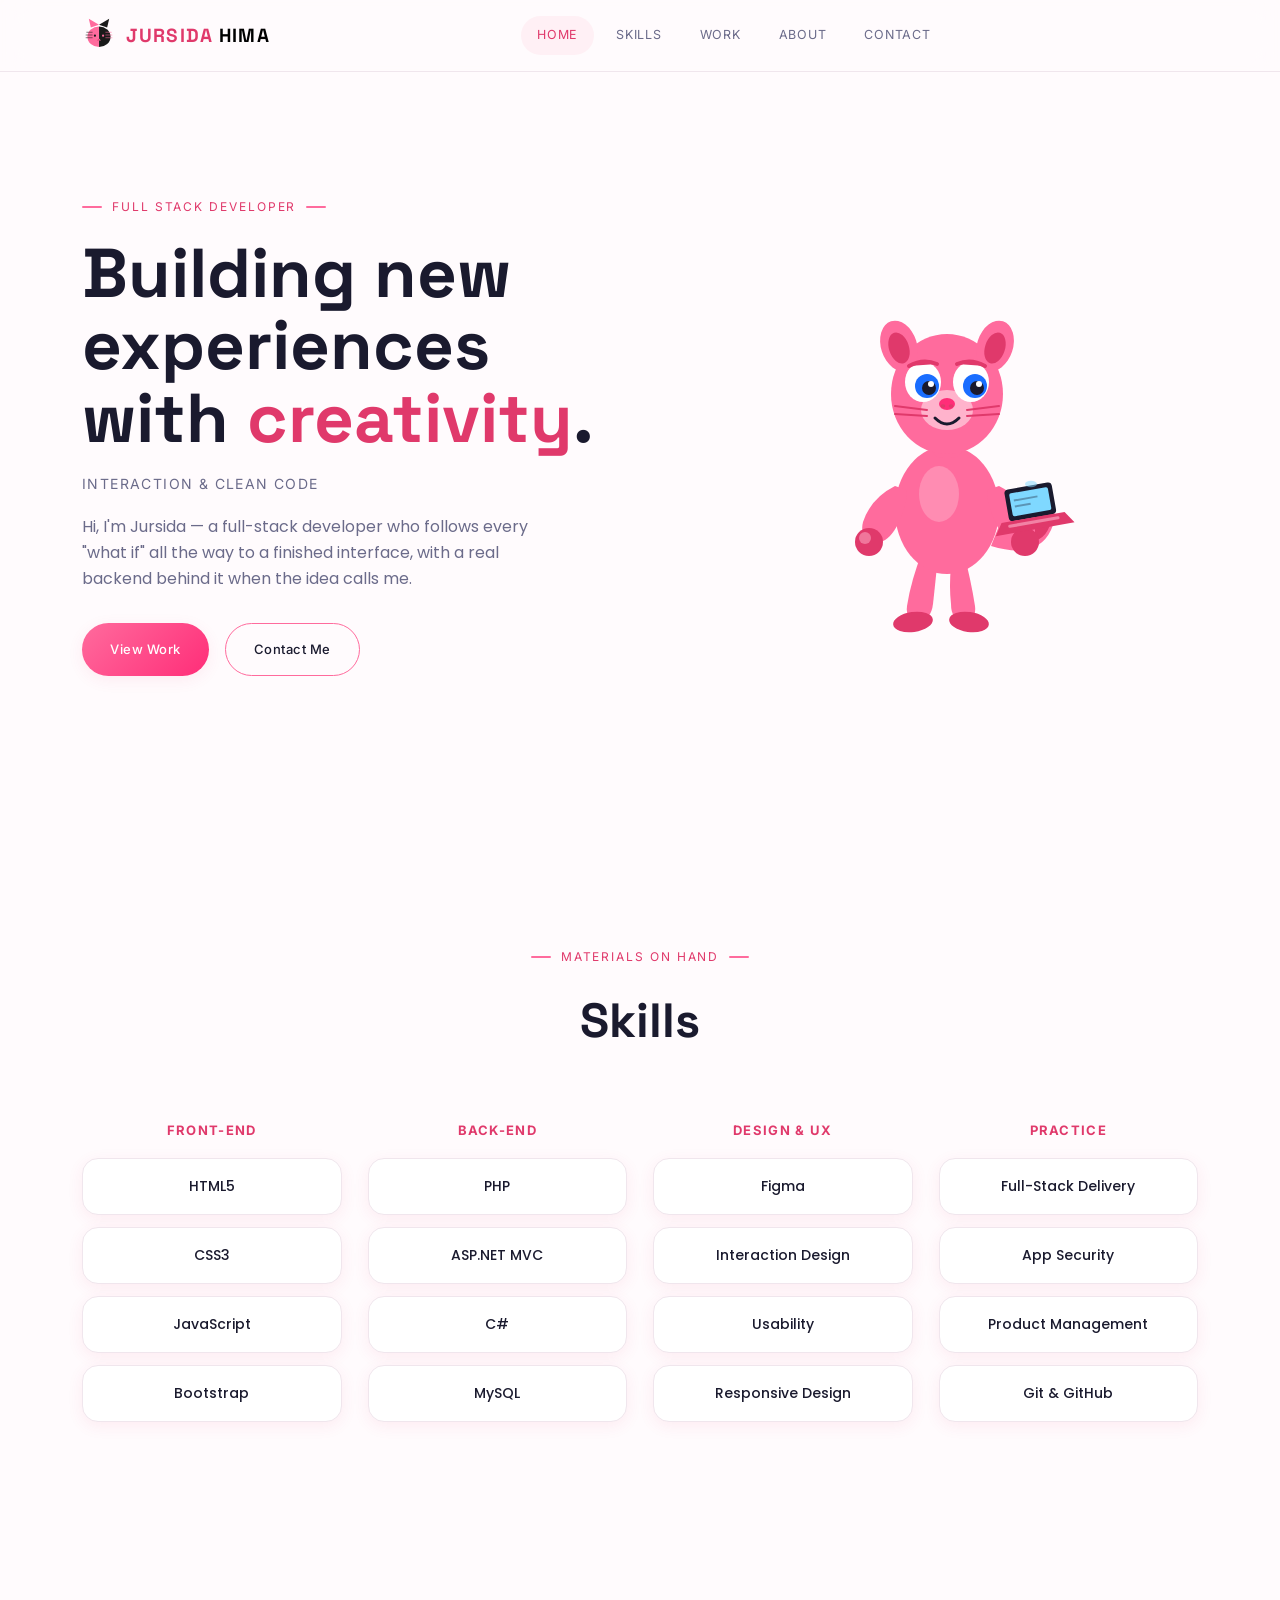
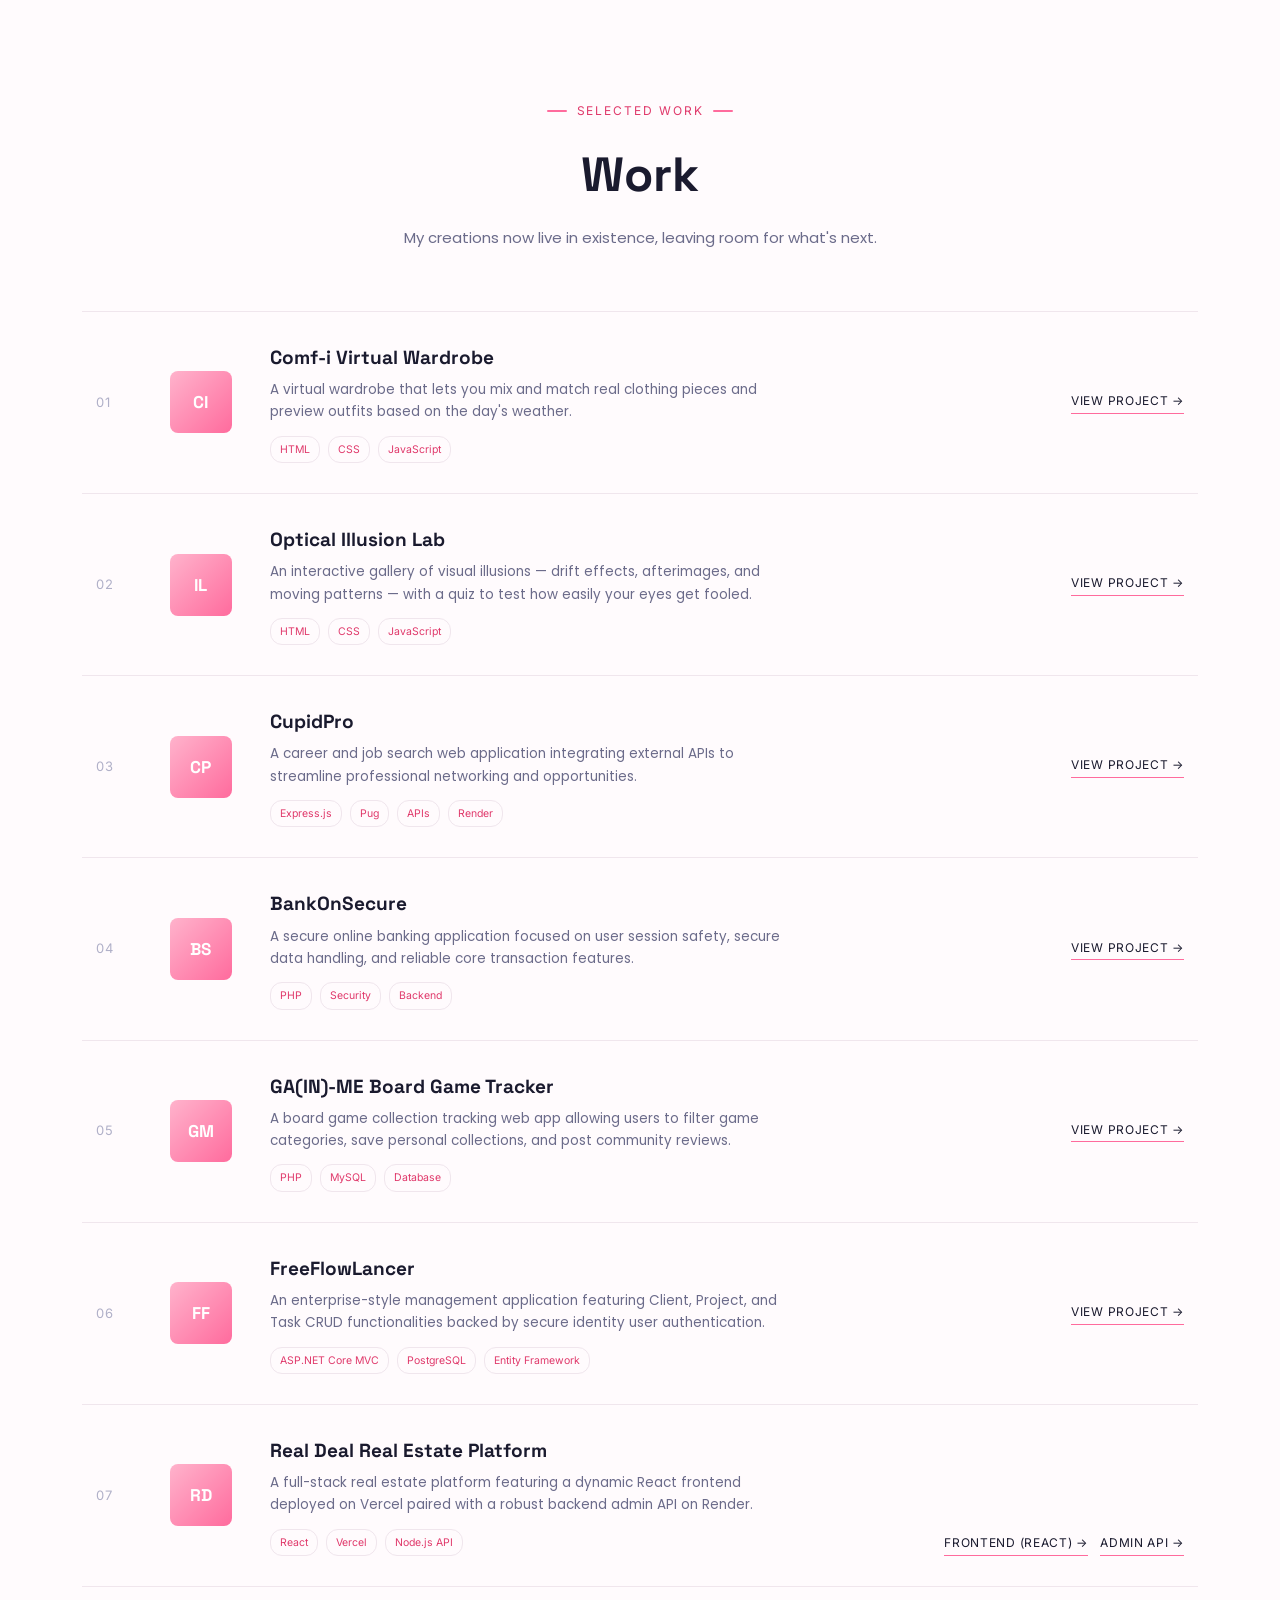
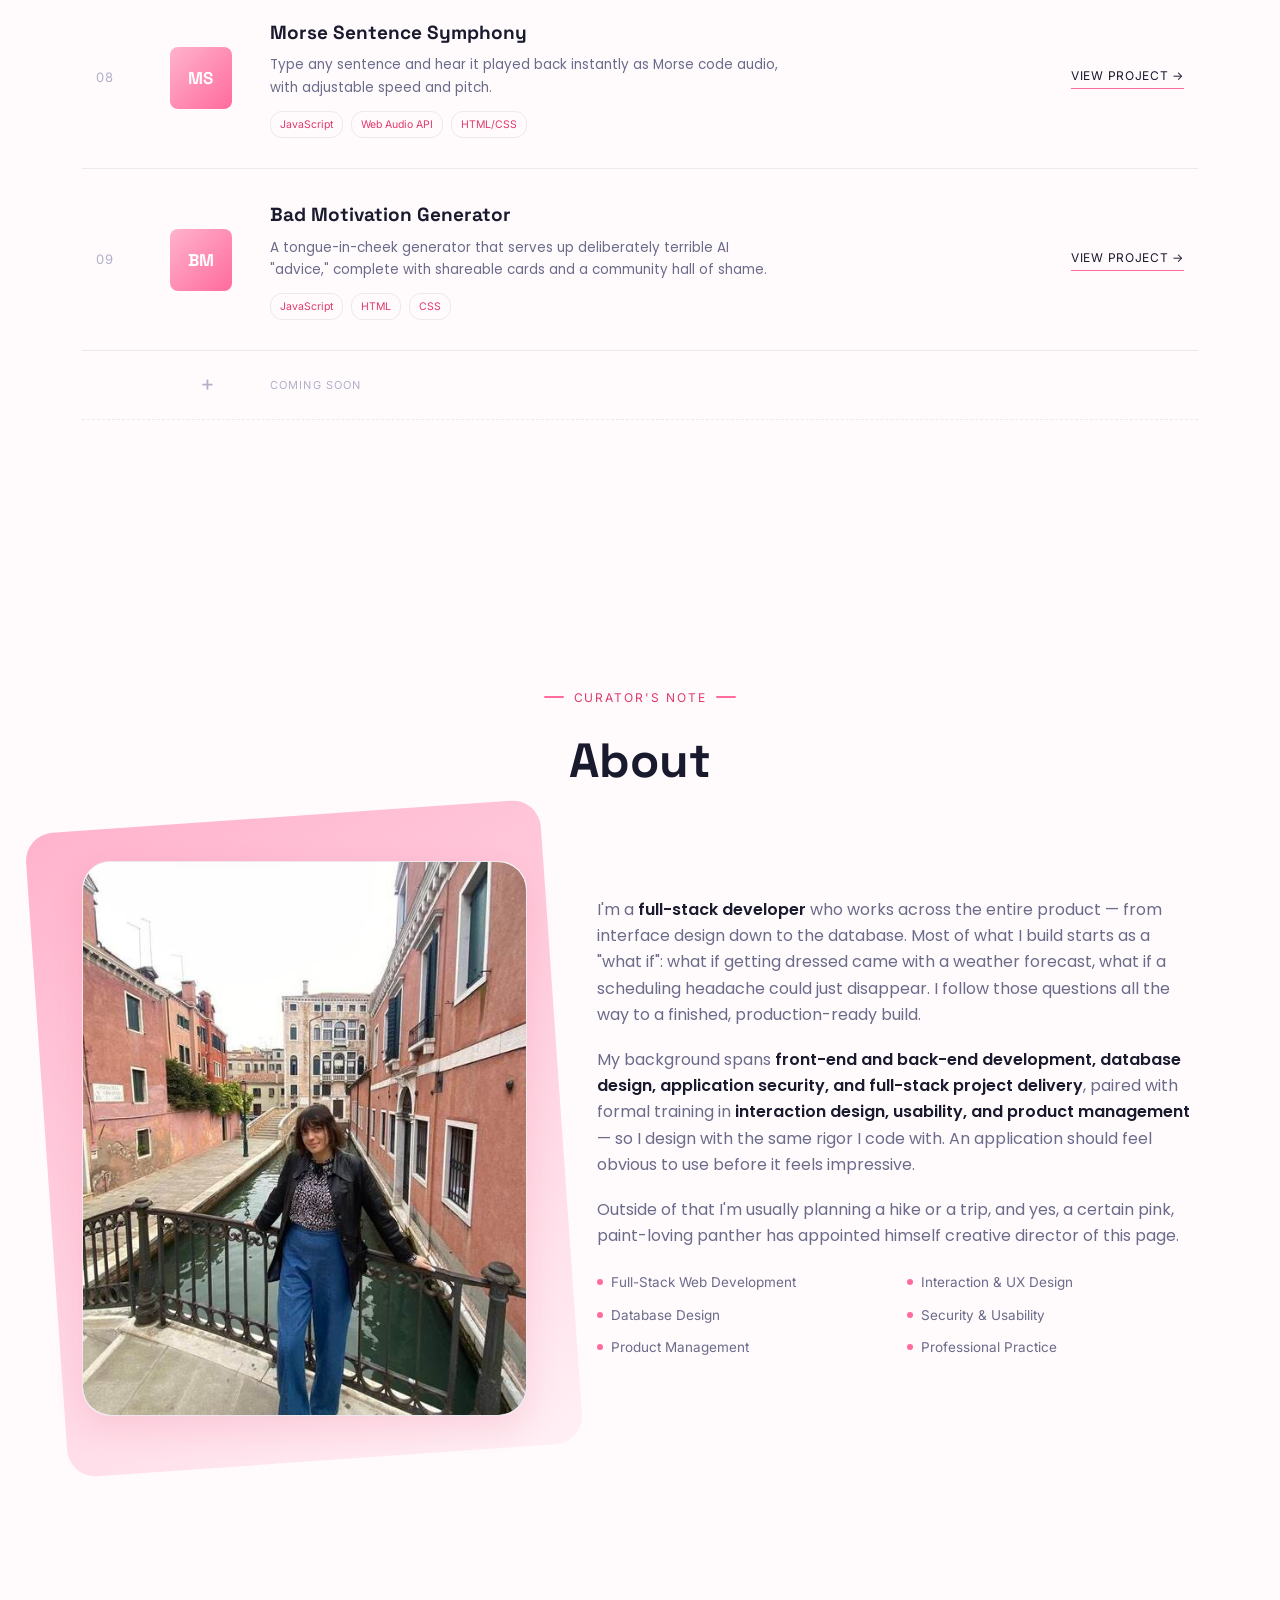
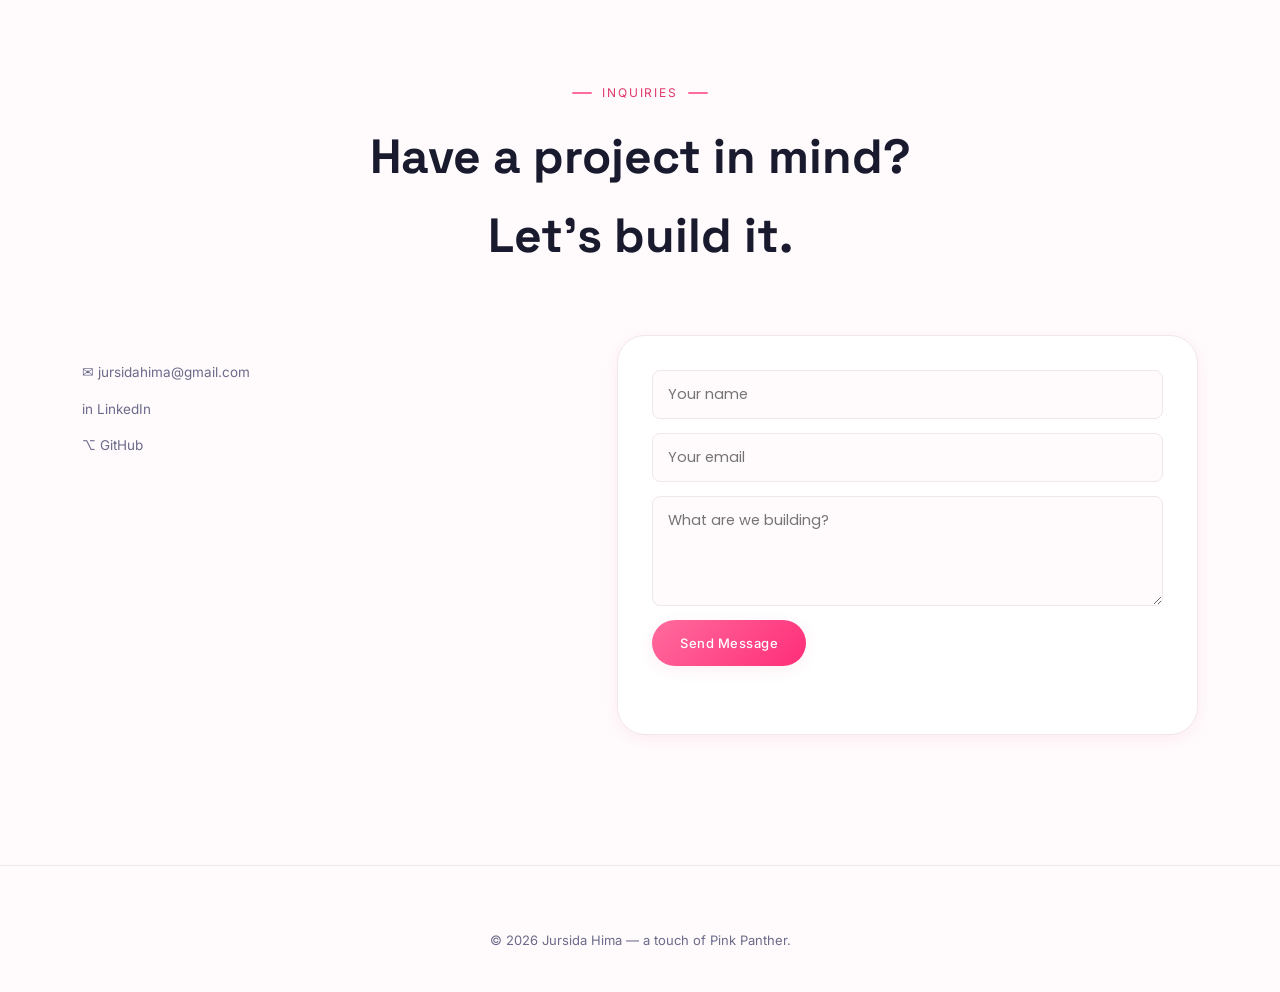
==== commit 1e87a123: "Update new projects" ====
--- a/index.html
+++ b/index.html
@@ -1,278 +1,568 @@
-<!DOCTYPE html>
+<!doctype html>
 <html lang="en">
-<head>
-  <meta charset="UTF-8" />
-  <title>Jursida Hima — Portfolio</title>
-
-  <!-- Fonts -->
-  <link rel="preconnect" href="https://fonts.googleapis.com" />
-  <link rel="preconnect" href="https://fonts.gstatic.com" crossorigin />
-  <link href="https://fonts.googleapis.com/css2?family=Poppins:wght@300;400;500;600;700;800&family=Space+Grotesk:wght@300;400;500;600;700&family=Inter:wght@300;400;500;600&display=swap" rel="stylesheet" />
-
-  <!-- Stylesheets -->
-  <link rel="stylesheet" href="css/style.css" />
-  <link rel="stylesheet" href="css/animations.css" />
-  <link rel="stylesheet" href="css/responsive.css" />
-</head>
-<body class="theme-light" data-active-section="home">
-
-<a href="#home" class="skip-link" style="position:absolute; left:-999px; top:0; z-index:9999; background:#FF6B9D; color:#fff; padding:12px 18px; font-family:'Inter',sans-serif; font-size:13px;">Skip to content</a>
-
-<!--  Loading screen  -->
-<div id="loading-screen">
-  <h1 class="loader-title">
-    <span style="animation-delay:.05s">J</span><span style="animation-delay:.1s">u</span><span style="animation-delay:.15s">r</span><span style="animation-delay:.2s">s</span><span style="animation-delay:.25s">i</span><span style="animation-delay:.3s">d</span><span style="animation-delay:.35s">a</span>
-  </h1>
-  <div class="loader-bar-track"><div class="loader-bar"></div></div>
-</div>
-
-<!--  Custom cursor  -->
-<!-- <div id="cursor-dot" aria-hidden="true"></div>
-<div id="cursor-ring" aria-hidden="true"></div> -->
-
-<!--  Paint wipe overlay (plays on nav navigation)  -->
-<div id="paint-overlay" aria-hidden="true">
-  <svg viewBox="0 0 400 800" preserveAspectRatio="none">
-    <defs>
-      <linearGradient id="ppOverlayGrad" x1="0" y1="0" x2="1" y2="0">
-        <stop offset="0%" stop-color="#E0396B"/>
-        <stop offset="45%" stop-color="#FF6B9D"/>
-        <stop offset="100%" stop-color="#FFB3CC"/>
-      </linearGradient>
-    </defs>
-    <path class="plate" d="M0,0 L370,0 L400,30 L378,60 L400,95 L382,140 L400,190 L385,240 L400,300 L388,360 L400,420 L384,480 L400,540 L390,600 L400,660 L382,720 L400,760 L400,800 L0,800 Z"/>
-  </svg>
-</div>
-
-<!--  Nav  -->
-<header id="main-nav">
-  <div class="nav-inner">
-    <a href="#home" class="brand" data-section="home">
-      <img src="assets/svg/cat-logo.svg" alt="Half rose, half black cat logo" />
-      <span class="brand-name" style="color:#E0396B" >JURSIDA <span style="color: black;">HIMA</span></span>
-    </a>
-
-    <ul class="nav-links" id="nav-links">
-      <li><a href="#home" class="nav-link active" data-section="home">Home</a></li>
-      <li><a href="#about" class="nav-link" data-section="about">About</a></li>
-      <li><a href="#skills" class="nav-link" data-section="skills">Skills</a></li>
-      <li><a href="#portfolio" class="nav-link" data-section="portfolio">Work</a></li>
-      <li><a href="#contact" class="nav-link" data-section="contact">Contact</a></li>
-    </ul>
-
-    <div class="nav-utils">
-      <button class="nav-hamburger" id="nav-hamburger" aria-label="Toggle menu" aria-expanded="false">
-        <span></span><span></span><span></span>
-      </button>
+  <head>
+    <meta charset="UTF-8" />
+    <title>Jursida Hima — Portfolio</title>
+
+    <link rel="preconnect" href="https://fonts.googleapis.com" />
+    <link rel="preconnect" href="https://fonts.gstatic.com" crossorigin />
+    <link
+      href="https://fonts.googleapis.com/css2?family=Poppins:wght@300;400;500;600;700;800&family=Space+Grotesk:wght@300;400;500;600;700&family=Inter:wght@300;400;500;600&display=swap"
+      rel="stylesheet"
+    />
+
+    <link rel="stylesheet" href="css/style.css" />
+    <link rel="stylesheet" href="css/animations.css" />
+    <link rel="stylesheet" href="css/responsive.css" />
+  </head>
+  <body class="theme-light" data-active-section="home">
+    <a
+      href="#home"
+      class="skip-link"
+      style="
+        position: absolute;
+        left: -999px;
+        top: 0;
+        z-index: 9999;
+        background: #ff6b9d;
+        color: #fff;
+        padding: 12px 18px;
+        font-family: &quot;Inter&quot;, sans-serif;
+        font-size: 13px;
+      "
+      >Skip to content</a
+    >
+
+    <div id="loading-screen">
+      <h1 class="loader-title">
+        <span style="animation-delay: 0.05s">J</span
+        ><span style="animation-delay: 0.1s">u</span
+        ><span style="animation-delay: 0.15s">r</span
+        ><span style="animation-delay: 0.2s">s</span
+        ><span style="animation-delay: 0.25s">i</span
+        ><span style="animation-delay: 0.3s">d</span
+        ><span style="animation-delay: 0.35s">a</span>
+      </h1>
+      <div class="loader-bar-track"><div class="loader-bar"></div></div>
     </div>
-  </div>
-</header>
-
-<main>
-
-  <!--  Home  -->
-  <section id="home" class="section">
-    <div class="wrap home-grid">
-      <div class="home-copy">
-        <span class="eyebrow home-eyebrow">Full Stack Developer</span>
-        <h1 class="home-title">Building new experiences with <span class="accent">creativity</span>.</h1>
-        <p class="home-role">Interaction &amp; clean code</p>
-        <p class="home-desc">Hi, I'm Jursida — a full-stack developer who follows every "what if" all the way to a finished interface, with a real backend behind it when the idea calls me.</p>
-        <div class="home-actions">
-          <a href="#portfolio" class="btn btn-primary" data-section="portfolio">View Work</a>
-          <a href="#contact" class="btn btn-outline" data-section="contact">Contact Me</a>
+
+    <div id="paint-overlay" aria-hidden="true">
+      <svg viewBox="0 0 400 800" preserveAspectRatio="none">
+        <defs>
+          <linearGradient id="ppOverlayGrad" x1="0" y1="0" x2="1" y2="0">
+            <stop offset="0%" stop-color="#E0396B" />
+            <stop offset="45%" stop-color="#FF6B9D" />
+            <stop offset="100%" stop-color="#FFB3CC" />
+          </linearGradient>
+        </defs>
+        <path
+          class="plate"
+          d="M0,0 L370,0 L400,30 L378,60 L400,95 L382,140 L400,190 L385,240 L400,300 L388,360 L400,420 L384,480 L400,540 L390,600 L400,660 L382,720 L400,760 L400,800 L0,800 Z"
+        />
+      </svg>
+    </div>
+
+    <header id="main-nav">
+      <div class="nav-inner">
+        <a href="#home" class="brand" data-section="home">
+          <img
+            src="assets/svg/cat-logo.svg"
+            alt="Half rose, half black cat logo"
+          />
+          <span class="brand-name" style="color: #e0396b"
+            >JURSIDA <span style="color: black">HIMA</span></span
+          >
+        </a>
+
+        <ul class="nav-links" id="nav-links">
+          <li>
+            <a href="#home" class="nav-link active" data-section="home">Home</a>
+          </li>
+
+          <li>
+            <a href="#skills" class="nav-link" data-section="skills">Skills</a>
+          </li>
+          <li>
+            <a href="#portfolio" class="nav-link" data-section="portfolio"
+              >Work</a
+            >
+          </li>
+          <li>
+            <a href="#about" class="nav-link" data-section="about">About</a>
+          </li>
+          <li>
+            <a href="#contact" class="nav-link" data-section="contact"
+              >Contact</a
+            >
+          </li>
+        </ul>
+
+        <div class="nav-utils">
+          <button
+            class="nav-hamburger"
+            id="nav-hamburger"
+            aria-label="Toggle menu"
+            aria-expanded="false"
+          >
+            <span></span><span></span><span></span>
+          </button>
         </div>
       </div>
-
-      <div class="home-visual">
-        <div class="home-avatar-wrap">
-          <img id="pp-character" class="pp-img pp-idle" src="assets/svg/pink-panther.svg" alt="Illustrated cat mascot, holding a laptop" />
+    </header>
+
+    <main>
+      <section id="home" class="section">
+        <div class="wrap home-grid">
+          <div class="home-copy">
+            <span class="eyebrow home-eyebrow">Full Stack Developer</span>
+            <h1 class="home-title">
+              Building new experiences with
+              <span class="accent">creativity</span>.
+            </h1>
+            <p class="home-role">Interaction &amp; clean code</p>
+            <p class="home-desc">
+              Hi, I'm Jursida — a full-stack developer who follows every "what
+              if" all the way to a finished interface, with a real backend
+              behind it when the idea calls me.
+            </p>
+            <div class="home-actions">
+              <a
+                href="#portfolio"
+                class="btn btn-primary"
+                data-section="portfolio"
+                >View Work</a
+              >
+              <a href="#contact" class="btn btn-outline" data-section="contact"
+                >Contact Me</a
+              >
+            </div>
+          </div>
+
+          <div class="home-visual">
+            <div class="home-avatar-wrap">
+              <img
+                id="pp-character"
+                class="pp-img pp-idle"
+                src="assets/svg/pink-panther.svg"
+                alt="Illustrated cat mascot, holding a laptop"
+              />
+            </div>
+          </div>
         </div>
+      </section>
+
+      <section id="skills" class="section">
+        <div class="wrap">
+          <div class="section-head" data-reveal>
+            <span class="eyebrow">Materials on hand</span>
+            <h2>Skills</h2>
+          </div>
+          <div class="skill-cols" data-reveal>
+            <div class="skill-cat">
+              <h3>Front-End</h3>
+              <div class="skill-card">HTML5</div>
+              <div class="skill-card">CSS3</div>
+              <div class="skill-card">JavaScript</div>
+              <div class="skill-card">Bootstrap</div>
+            </div>
+            <div class="skill-cat">
+              <h3>Back-End</h3>
+              <div class="skill-card">PHP</div>
+              <div class="skill-card">ASP.NET MVC</div>
+              <div class="skill-card">C#</div>
+              <div class="skill-card">MySQL</div>
+            </div>
+            <div class="skill-cat">
+              <h3>Design &amp; UX</h3>
+              <div class="skill-card">Figma</div>
+              <div class="skill-card">Interaction Design</div>
+              <div class="skill-card">Usability</div>
+              <div class="skill-card">Responsive Design</div>
+            </div>
+            <div class="skill-cat">
+              <h3>Practice</h3>
+              <div class="skill-card">Full-Stack Delivery</div>
+              <div class="skill-card">App Security</div>
+              <div class="skill-card">Product Management</div>
+              <div class="skill-card">Git &amp; GitHub</div>
+            </div>
+          </div>
+        </div>
+      </section>
+
+      <section id="portfolio" class="section">
+        <div class="wrap">
+          <div class="section-head" data-reveal>
+            <span class="eyebrow">Selected work</span>
+            <h2>Work</h2>
+            <p>
+              My creations now live in existence, leaving room for what's next.
+            </p>
+          </div>
+          <div class="grid-projects" data-reveal>
+            <div class="project-card">
+              <span class="project-index">01</span>
+              <div class="project-thumb">CI</div>
+              <div class="project-info">
+                <h3>Comf-i Virtual Wardrobe</h3>
+                <p>
+                  A virtual wardrobe that lets you mix and match real clothing
+                  pieces and preview outfits based on the day's weather.
+                </p>
+                <div class="tag-row">
+                  <span>HTML</span><span>CSS</span><span>JavaScript</span>
+                </div>
+              </div>
+              <a
+                class="project-link"
+                href="https://jursidahima.github.io/Comf-i/"
+                target="_blank"
+                rel="noopener"
+                >View Project →</a
+              >
+            </div>
+
+            <div class="project-card">
+              <span class="project-index">02</span>
+              <div class="project-thumb">IL</div>
+              <div class="project-info">
+                <h3>Optical Illusion Lab</h3>
+                <p>
+                  An interactive gallery of visual illusions — drift effects,
+                  afterimages, and moving patterns — with a quiz to test how
+                  easily your eyes get fooled.
+                </p>
+                <div class="tag-row">
+                  <span>HTML</span><span>CSS</span><span>JavaScript</span>
+                </div>
+              </div>
+              <a
+                class="project-link"
+                href="https://jursidahima.github.io/optical-illusion/"
+                target="_blank"
+                rel="noopener"
+                >View Project →</a
+              >
+            </div>
+
+            <div class="project-card">
+              <span class="project-index">03</span>
+              <div class="project-thumb">CP</div>
+              <div class="project-info">
+                <h3>CupidPro</h3>
+                <p>
+                  A career and job search web application integrating external
+                  APIs to streamline professional networking and opportunities.
+                </p>
+                <div class="tag-row">
+                  <span>Express.js</span><span>Pug</span><span>APIs</span
+                  ><span>Render</span>
+                </div>
+              </div>
+              <a
+                class="project-link"
+                href="https://cupidpro.onrender.com/"
+                target="_blank"
+                rel="noopener"
+                >View Project →</a
+              >
+            </div>
+
+            <div class="project-card">
+              <span class="project-index">04</span>
+              <div class="project-thumb">BS</div>
+              <div class="project-info">
+                <h3>BankOnSecure</h3>
+                <p>
+                  A secure online banking application focused on user session
+                  safety, secure data handling, and reliable core transaction
+                  features.
+                </p>
+                <div class="tag-row">
+                  <span>PHP</span><span>Security</span><span>Backend</span>
+                </div>
+              </div>
+              <a
+                class="project-link"
+                href="https://bankonsecure.infy.click/"
+                target="_blank"
+                rel="noopener"
+                >View Project →</a
+              >
+            </div>
+
+            <div class="project-card">
+              <span class="project-index">05</span>
+              <div class="project-thumb">GM</div>
+              <div class="project-info">
+                <h3>GA(IN)-ME Board Game Tracker</h3>
+                <p>
+                  A board game collection tracking web app allowing users to
+                  filter game categories, save personal collections, and post
+                  community reviews.
+                </p>
+                <div class="tag-row">
+                  <span>PHP</span><span>MySQL</span><span>Database</span>
+                </div>
+              </div>
+              <a
+                class="project-link"
+                href="https://gainme.my-board.org/"
+                target="_blank"
+                rel="noopener"
+                >View Project →</a
+              >
+            </div>
+
+            <div class="project-card">
+              <span class="project-index">06</span>
+              <div class="project-thumb">FF</div>
+              <div class="project-info">
+                <h3>FreeFlowLancer</h3>
+                <p>
+                  An enterprise-style management application featuring Client,
+                  Project, and Task CRUD functionalities backed by secure
+                  identity user authentication.
+                </p>
+                <div class="tag-row">
+                  <span>ASP.NET Core MVC</span><span>PostgreSQL</span
+                  ><span>Entity Framework</span>
+                </div>
+              </div>
+              <a
+                class="project-link"
+                href="https://student-freeflowlancer-last-2-e3c7.classdev.courses/"
+                target="_blank"
+                rel="noopener"
+                >View Project →</a
+              >
+            </div>
+
+            <div class="project-card">
+              <span class="project-index">07</span>
+              <div class="project-thumb">RD</div>
+              <div class="project-info">
+                <h3>Real Deal Real Estate Platform</h3>
+                <p>
+                  A full-stack real estate platform featuring a dynamic React
+                  frontend deployed on Vercel paired with a robust backend admin
+                  API on Render.
+                </p>
+                <div class="tag-row">
+                  <span>React</span><span>Vercel</span><span>Node.js API</span>
+                </div>
+              </div>
+              <div
+                style="
+                  display: flex;
+                  gap: 12px;
+                  margin-top: auto;
+                  flex-wrap: wrap;
+                "
+              >
+                <a
+                  class="project-link"
+                  href="https://realdeal-frontend.vercel.app"
+                  target="_blank"
+                  rel="noopener"
+                  >Frontend (React) →</a
+                >
+                <a
+                  class="project-link"
+                  href="https://real-deal-admin.onrender.com"
+                  target="_blank"
+                  rel="noopener"
+                  >Admin API →</a
+                >
+              </div>
+            </div>
+
+            <div class="project-card">
+              <span class="project-index">08</span>
+              <div class="project-thumb">MS</div>
+              <div class="project-info">
+                <h3>Morse Sentence Symphony</h3>
+                <p>
+                  Type any sentence and hear it played back instantly as Morse
+                  code audio, with adjustable speed and pitch.
+                </p>
+                <div class="tag-row">
+                  <span>JavaScript</span><span>Web Audio API</span
+                  ><span>HTML/CSS</span>
+                </div>
+              </div>
+              <a
+                class="project-link"
+                href="https://jursidahima.github.io/morse-symphony/"
+                target="_blank"
+                rel="noopener"
+                >View Project →</a
+              >
+            </div>
+
+            <div class="project-card">
+              <span class="project-index">09</span>
+              <div class="project-thumb">BM</div>
+              <div class="project-info">
+                <h3>Bad Motivation Generator</h3>
+                <p>
+                  A tongue-in-cheek generator that serves up deliberately
+                  terrible AI "advice," complete with shareable cards and a
+                  community hall of shame.
+                </p>
+                <div class="tag-row">
+                  <span>JavaScript</span><span>HTML</span><span>CSS</span>
+                </div>
+              </div>
+              <a
+                class="project-link"
+                href="https://jursidahima.github.io/Bad-Motivation-Generator/"
+                target="_blank"
+                rel="noopener"
+                >View Project →</a
+              >
+            </div>
+
+            <div class="project-soon">
+              <span class="plus">+</span><span>Coming Soon</span>
+            </div>
+          </div>
+        </div>
+      </section>
+
+      <section id="about" class="section">
+        <div class="wrap">
+          <div class="section-head" data-reveal>
+            <span class="eyebrow">Curator's note</span>
+            <h2>About</h2>
+          </div>
+          <div class="about-grid">
+            <div class="about-image-wrap" data-reveal>
+              <div class="about-image-splash" aria-hidden="true"></div>
+              <div class="about-image-frame">
+                <img
+                  src="assets/images/profile.jpg"
+                  alt="Jursida Hima"
+                  style="
+                    width: 100%;
+                    height: 100%;
+                    object-fit: cover;
+                    border-radius: inherit;
+                  "
+                />
+              </div>
+            </div>
+            <div class="about-copy" data-reveal>
+              <p>
+                I'm a <strong>full-stack developer</strong> who works across the
+                entire product — from interface design down to the database.
+                Most of what I build starts as a "what if": what if getting
+                dressed came with a weather forecast, what if a scheduling
+                headache could just disappear. I follow those questions all the
+                way to a finished, production-ready build.
+              </p>
+              <p>
+                My background spans
+                <strong
+                  >front-end and back-end development, database design,
+                  application security, and full-stack project delivery</strong
+                >, paired with formal training in
+                <strong
+                  >interaction design, usability, and product management</strong
+                >
+                — so I design with the same rigor I code with. An application
+                should feel obvious to use before it feels impressive.
+              </p>
+              <p>
+                Outside of that I'm usually planning a hike or a trip, and yes,
+                a certain pink, paint-loving panther has appointed himself
+                creative director of this page.
+              </p>
+              <ul class="about-list">
+                <li>Full-Stack Web Development</li>
+                <li>Interaction &amp; UX Design</li>
+                <li>Database Design</li>
+                <li>Security &amp; Usability</li>
+                <li>Product Management</li>
+                <li>Professional Practice</li>
+              </ul>
+            </div>
+          </div>
+        </div>
+      </section>
+
+      <section id="contact" class="section">
+        <div class="wrap">
+          <div class="section-head" data-reveal>
+            <span class="eyebrow">Inquiries</span>
+            <h2>Have a project in mind? Let's build it.</h2>
+          </div>
+          <div class="contact-grid" data-reveal>
+            <div>
+              <div class="contact-links">
+                <a href="mailto:jursidahima@gmail.com"
+                  >✉ jursidahima@gmail.com</a
+                >
+                <a
+                  href="https://www.linkedin.com/in/jursida-hima-0a38a23a5/"
+                  target="_blank"
+                  rel="noopener"
+                  >in LinkedIn</a
+                >
+                <a
+                  href="https://github.com/JursidaHima"
+                  target="_blank"
+                  rel="noopener"
+                  >⌥ GitHub</a
+                >
+              </div>
+            </div>
+            <form class="contact-form" id="contact-form">
+              <input type="text" name="name" placeholder="Your name" required />
+              <input
+                type="email"
+                name="email"
+                placeholder="Your email"
+                required
+              />
+              <textarea
+                name="message"
+                placeholder="What are we building?"
+                required
+              ></textarea>
+              <button type="submit" class="btn btn-primary submit-btn">
+                Send Message
+              </button>
+              <span class="form-note" id="form-note"
+                >Message received — I'll get back to you soon.</span
+              >
+            </form>
+          </div>
+        </div>
+      </section>
+    </main>
+
+    <button id="back-to-top" aria-label="Back to top">
+      <svg
+        viewBox="0 0 24 24"
+        fill="none"
+        stroke-width="2"
+        stroke-linecap="round"
+        stroke-linejoin="round"
+      >
+        <line x1="12" y1="19" x2="12" y2="5"></line>
+        <polyline points="5 12 12 5 19 12"></polyline>
+      </svg>
+    </button>
+
+    <footer>
+      <div class="wrap">
+        <p class="footer-text">
+          © 2026 Jursida Hima — a touch of Pink Panther.
+        </p>
       </div>
-    </div>
-  </section>
-
-  <!--  About  -->
-  <section id="about" class="section">
-    <div class="wrap">
-      <div class="section-head" data-reveal>
-        <span class="eyebrow">Curator's note</span>
-        <h2>About</h2>
-      </div>
-      <div class="about-grid">
-        <div class="about-image-wrap" data-reveal>
-          <div class="about-image-splash" aria-hidden="true"></div>
-          <div class="about-image-frame"><img src="assets/images/profile.jpg" alt="Jursida Hima" style="width:100%;height:100%;object-fit:cover;border-radius:inherit;" /></div>
-        </div>
-        <div class="about-copy" data-reveal>
-          <p>I'm a <strong>full-stack developer</strong> who works across the entire product — from interface design down to the database. Most of what I build starts as a "what if": what if getting dressed came with a weather forecast, what if a scheduling headache could just disappear. I follow those questions all the way to a finished, production-ready build.</p>
-          <p>My background spans <strong>front-end and back-end development, database design, application security, and full-stack project delivery</strong>, paired with formal training in <strong>interaction design, usability, and product management</strong> — so I design with the same rigor I code with. An application should feel obvious to use before it feels impressive.</p>
-          <p>Outside of that I'm usually planning a hike or a trip, and yes, a certain pink, paint-loving panther has appointed himself creative director of this page.</p>
-          <ul class="about-list">
-            <li>Full-Stack Web Development</li>
-            <li>Interaction &amp; UX Design</li>
-            <li>Database Design</li>
-            <li>Security &amp; Usability</li>
-            <li>Product Management</li>
-            <li>Professional Practice</li>
-          </ul>
-       
-      </div>
-    </div>
-  </section>
-
-  <!--  Skills  -->
-  <section id="skills" class="section">
-    <div class="wrap">
-      <div class="section-head" data-reveal>
-        <span class="eyebrow">Materials on hand</span>
-        <h2>Skills</h2>
-      </div>
-      <div class="skill-cols" data-reveal>
-        <div class="skill-cat">
-          <h3>Front-End</h3>
-          <div class="skill-card">HTML5</div>
-          <div class="skill-card">CSS3</div>
-          <div class="skill-card">JavaScript</div>
-          <div class="skill-card">Bootstrap</div>
-        </div>
-        <div class="skill-cat">
-          <h3>Back-End</h3>
-          <div class="skill-card">PHP</div>
-          <div class="skill-card">ASP.NET MVC</div>
-          <div class="skill-card">C#</div>
-          <div class="skill-card">MySQL</div>
-        </div>
-        <div class="skill-cat">
-          <h3>Design &amp; UX</h3>
-          <div class="skill-card">Figma</div>
-          <div class="skill-card">Interaction Design</div>
-          <div class="skill-card">Usability</div>
-          <div class="skill-card">Responsive Design</div>
-        </div>
-        <div class="skill-cat">
-          <h3>Practice</h3>
-          <div class="skill-card">Full-Stack Delivery</div>
-          <div class="skill-card">App Security</div>
-          <div class="skill-card">Product Management</div>
-          <div class="skill-card">Git &amp; GitHub</div>
-        </div>
-      </div>
-    </div>
-  </section>
-
-  <!--  Portfolio  -->
-  <section id="portfolio" class="section">
-    <div class="wrap">
-      <div class="section-head" data-reveal>
-        <span class="eyebrow">Selected work</span>
-        <h2>Work</h2>
-        <p>My creations now live in existence, leaving room for what's next.</p>
-      </div>
-      <div class="grid-projects" data-reveal>
-
-        <div class="project-card">
-          <span class="project-index">01</span>
-          <div class="project-thumb">CI</div>
-          <div class="project-info">
-            <h3>Comf-i Virtual Wardrobe</h3>
-            <p>A virtual wardrobe that lets you mix and match real clothing pieces and preview outfits based on the day's weather.</p>
-            <div class="tag-row"><span>HTML</span><span>CSS</span><span>JavaScript</span></div>
-          </div>
-          <a class="project-link" href="https://jursidahima.github.io/Comf-i/" target="_blank" rel="noopener">View Project →</a>
-        </div>
-
-        <div class="project-card">
-          <span class="project-index">02</span>
-          <div class="project-thumb">IL</div>
-          <div class="project-info">
-            <h3>Optical Illusion Lab</h3>
-            <p>An interactive gallery of visual illusions — drift effects, afterimages, and moving patterns — with a quiz to test how easily your eyes get fooled.</p>
-            <div class="tag-row"><span>HTML</span><span>CSS</span><span>JavaScript</span></div>
-          </div>
-          <a class="project-link" href="https://jursidahima.github.io/optical-illusion/" target="_blank" rel="noopener">View Project →</a>
-        </div>
-
-        <div class="project-card">
-          <span class="project-index">03</span>
-          <div class="project-thumb">MS</div>
-          <div class="project-info">
-            <h3>Morse Sentence Symphony</h3>
-            <p>Type any sentence and hear it played back instantly as Morse code audio, with adjustable speed and pitch.</p>
-            <div class="tag-row"><span>JavaScript</span><span>Web Audio API</span><span>HTML/CSS</span></div>
-          </div>
-          <a class="project-link" href="https://jursidahima.github.io/morse-symphony/" target="_blank" rel="noopener">View Project →</a>
-        </div>
-
-        <div class="project-card">
-          <span class="project-index">04</span>
-          <div class="project-thumb">BM</div>
-          <div class="project-info">
-            <h3>Bad Motivation Generator</h3>
-            <p>A tongue-in-cheek generator that serves up deliberately terrible AI "advice," complete with shareable cards and a community hall of shame.</p>
-            <div class="tag-row"><span>JavaScript</span><span>HTML</span><span>CSS</span></div>
-          </div>
-          <a class="project-link" href="https://jursidahima.github.io/Bad-Motivation-Generator/" target="_blank" rel="noopener">View Project →</a>
-        </div>
-
-        <div class="project-card">
-          <span class="project-index">05</span>
-          <div class="project-thumb">RD</div>
-          <div class="project-info">
-            <h3>Real Deal Admin Dashboard</h3>
-            <p>A full-stack real estate admin panel deployed on Render for managing records and day-to-day operations from a single dashboard.</p>
-            <div class="tag-row"><span>Full-Stack</span><span>Database</span><span>Deployed on Render</span></div>
-          </div>
-          <a class="project-link" href="https://real-deal-admin.onrender.com/" target="_blank" rel="noopener">View Project →</a>
-        </div>
-
-        <div class="project-soon"><span class="plus">+</span><span>Coming Soon</span></div>
-
-      </div>
-    </div>
-  </section>
-
-  <!--  Contact  -->
-  <section id="contact" class="section">
-    <div class="wrap">
-      <div class="section-head" data-reveal>
-        <span class="eyebrow">Inquiries</span>
-        <h2>Have a project in mind? Let's build it.</h2>
-      </div>
-      <div class="contact-grid" data-reveal>
-        <div>
-     
-          <div class="contact-links">
-            <a href="mailto:jursidahima@gmail.com">✉ jursidahima@gmail.com</a>
-            <a href="https://www.linkedin.com/in/jursida-hima-0a38a23a5/" target="_blank" rel="noopener">in LinkedIn</a>
-            <a href="https://github.com/JursidaHima" target="_blank" rel="noopener">⌥ GitHub</a>
-            <!-- Point this at your actual resume file -->
-            <!-- <a href="#" download>⭳ Download Resume</a> -->
-          </div>
-        </div>
-        <form class="contact-form" id="contact-form">
-          <input type="text" name="name" placeholder="Your name" required />
-          <input type="email" name="email" placeholder="Your email" required />
-          <textarea name="message" placeholder="What are we building?" required></textarea>
-          <button type="submit" class="btn btn-primary submit-btn">Send Message</button>
-          <span class="form-note" id="form-note">Message received — I'll get back to you soon.</span>
-        </form>
-      </div>
-    </div>
-  </section>
-
-</main>
-
-<button id="back-to-top" aria-label="Back to top">
-  <svg viewBox="0 0 24 24" fill="none" stroke-width="2" stroke-linecap="round" stroke-linejoin="round"><line x1="12" y1="19" x2="12" y2="5"></line><polyline points="5 12 12 5 19 12"></polyline></svg>
-</button>
-
-<footer>
-  <div class="wrap">
-    <p class="footer-text">© 2026 Jursida Hima-a touch of Pink Panther.</p>
-  </div>
-</footer>
-
-<script src="js/main.js"></script>
-</body>
+    </footer>
+
+    <script src="js/main.js"></script>
+  </body>
 </html>
--- a/css/style.css
+++ b/css/style.css
@@ -60,6 +60,10 @@
 
 .wrap { max-width: 1180px; margin: 0 auto; padding: 0 32px; }
 .section { padding: 130px 0; position: relative; }
+/* Home has its own full-height layout (below) so it shouldn't stack the
+   generic section padding on top of it — that combination was pushing the
+   hero content far down the page and leaving a big empty gap under the nav. */
+#home.section { padding: 0; }
 .section-head { text-align: center; max-width: 620px; margin: 0 auto 60px; }
 .eyebrow {
   display: inline-flex; align-items: center; gap: 10px;
@@ -159,7 +163,7 @@
 .nav-overlay.visible { opacity: 1; pointer-events: auto; }
 
 /* ── Home / hero ── */
-.home-grid { display: grid; grid-template-columns: 1.05fr .95fr; align-items: center; gap: 60px; min-height: 100vh; padding-top: 110px; }
+.home-grid { display: grid; grid-template-columns: 1.05fr .95fr; align-items: center; gap: 60px; min-height: calc(100vh - 90px); padding-top: 90px; }
 .home-eyebrow { display: inline-flex; }
 .home-title { font-family: var(--font-head); font-weight: 700; font-size: clamp(2.6rem, 5.4vw, 4.4rem); line-height: 1.05; margin: 6px 0 18px; }
 .home-title .accent { color: #E0396B; }
--- a/css/animations.css
+++ b/css/animations.css
@@ -6,22 +6,16 @@
 /* ── Pink Panther character states ── */
 #pp-character { transform-origin: bottom center; }
 
-/* Idle: gentle bob + tail sway */
+/* Idle: gentle bob (the pink glow that used to animate alongside this via
+   ppTailSway's drop-shadow has been removed per feedback) */
 .pp-idle {
-  animation:
-    ppBob 2.8s ease-in-out infinite,
-    ppTailSway 2s ease-in-out infinite 0.4s;
+  animation: ppBob 2.8s ease-in-out infinite;
 }
 
 @keyframes ppBob {
   0%, 100% { transform: translateY(0) rotate(0deg); }
   30%       { transform: translateY(-6px) rotate(1.5deg); }
   60%       { transform: translateY(-3px) rotate(-1deg); }
-}
-
-@keyframes ppTailSway {
-  0%, 100% { filter: drop-shadow(0 8px 20px rgba(255,107,157,0.35)); }
-  50%       { filter: drop-shadow(4px 10px 24px rgba(255,107,157,0.5)); }
 }
 
 /* Walk: horizontal shuffle + bounce */
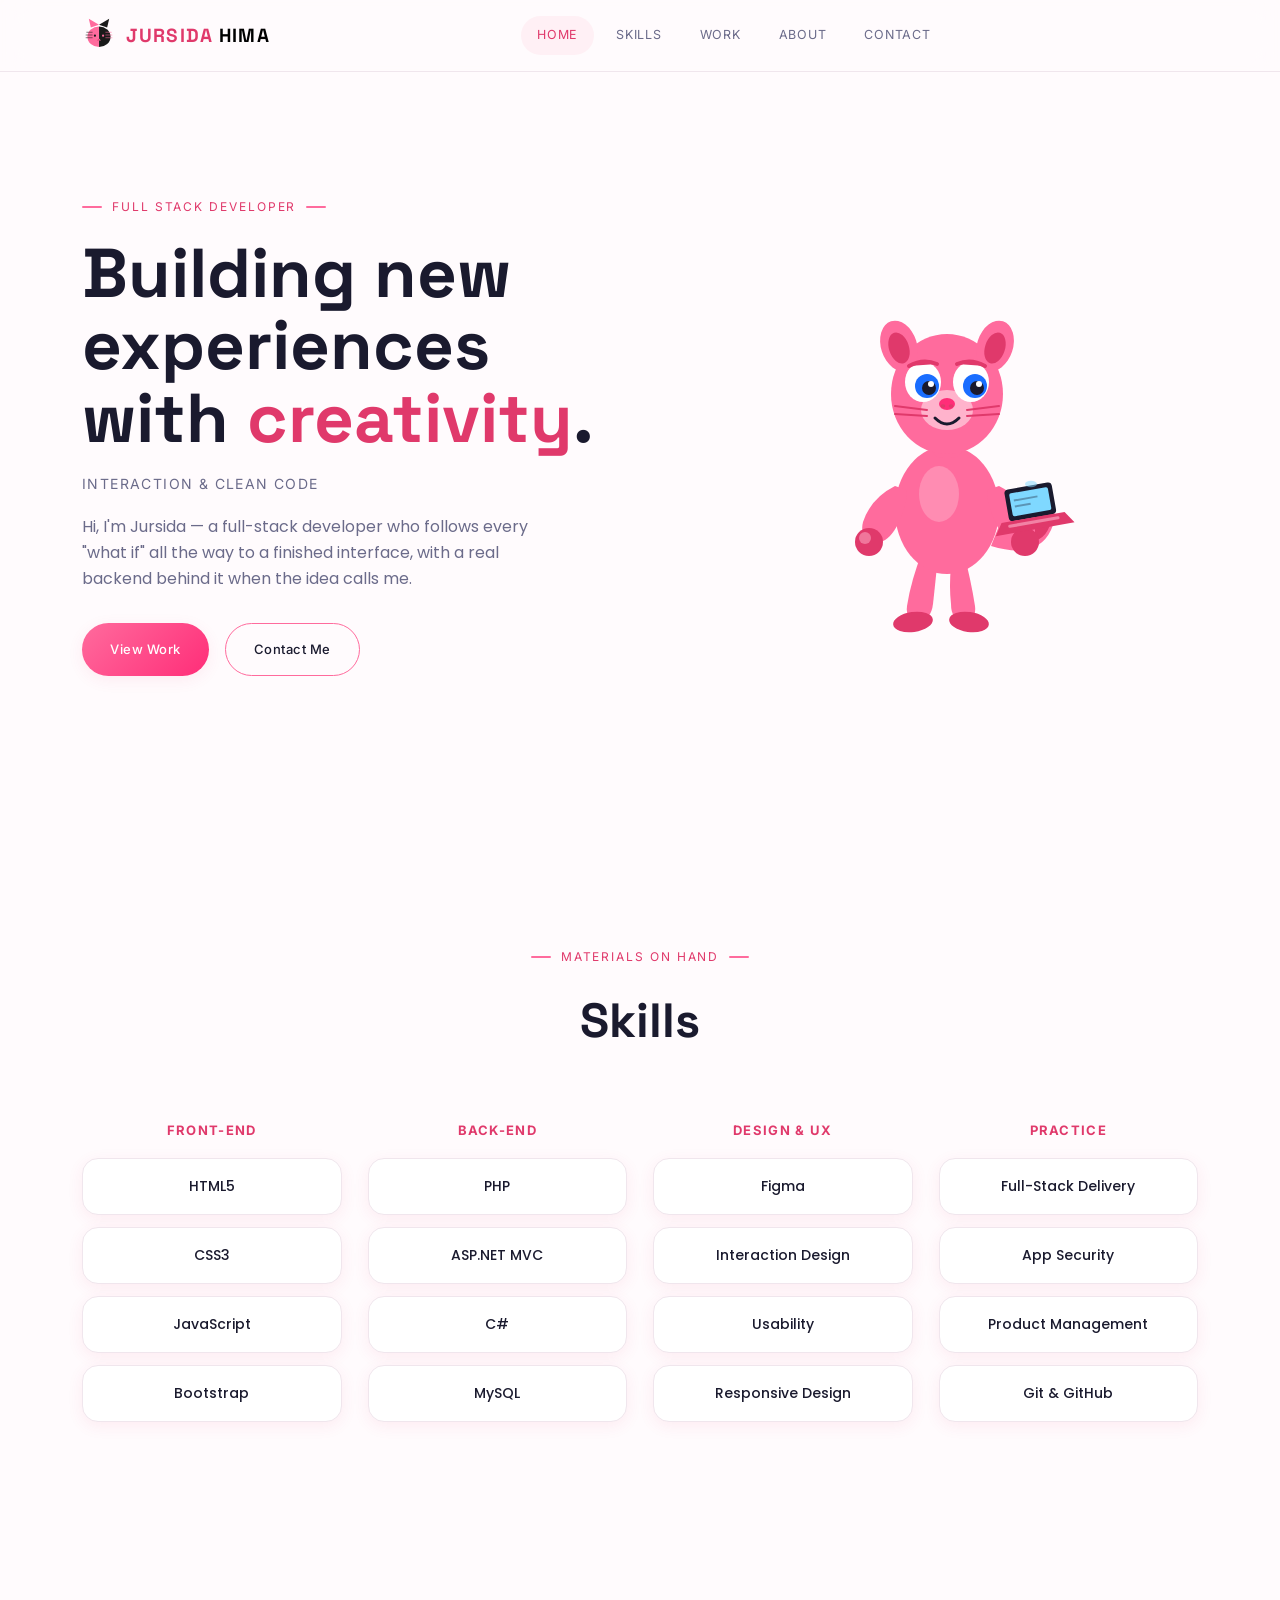
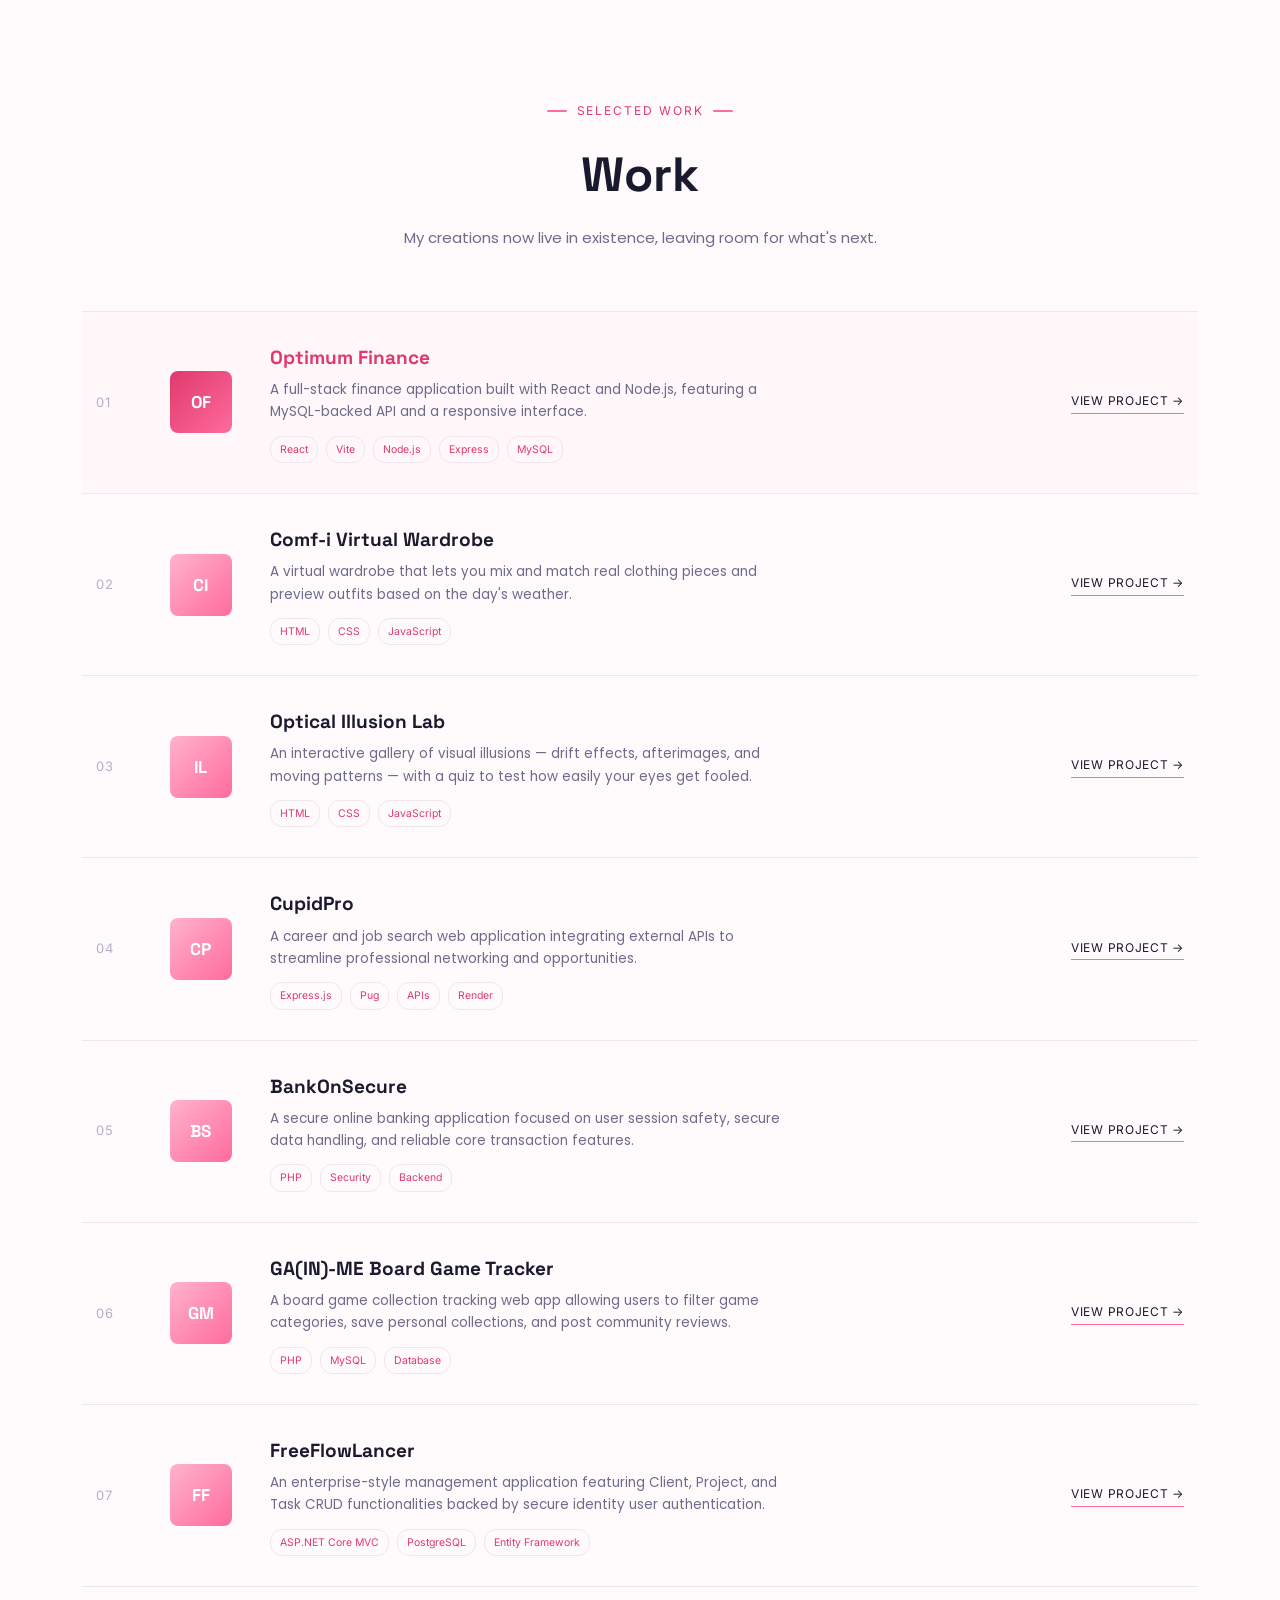
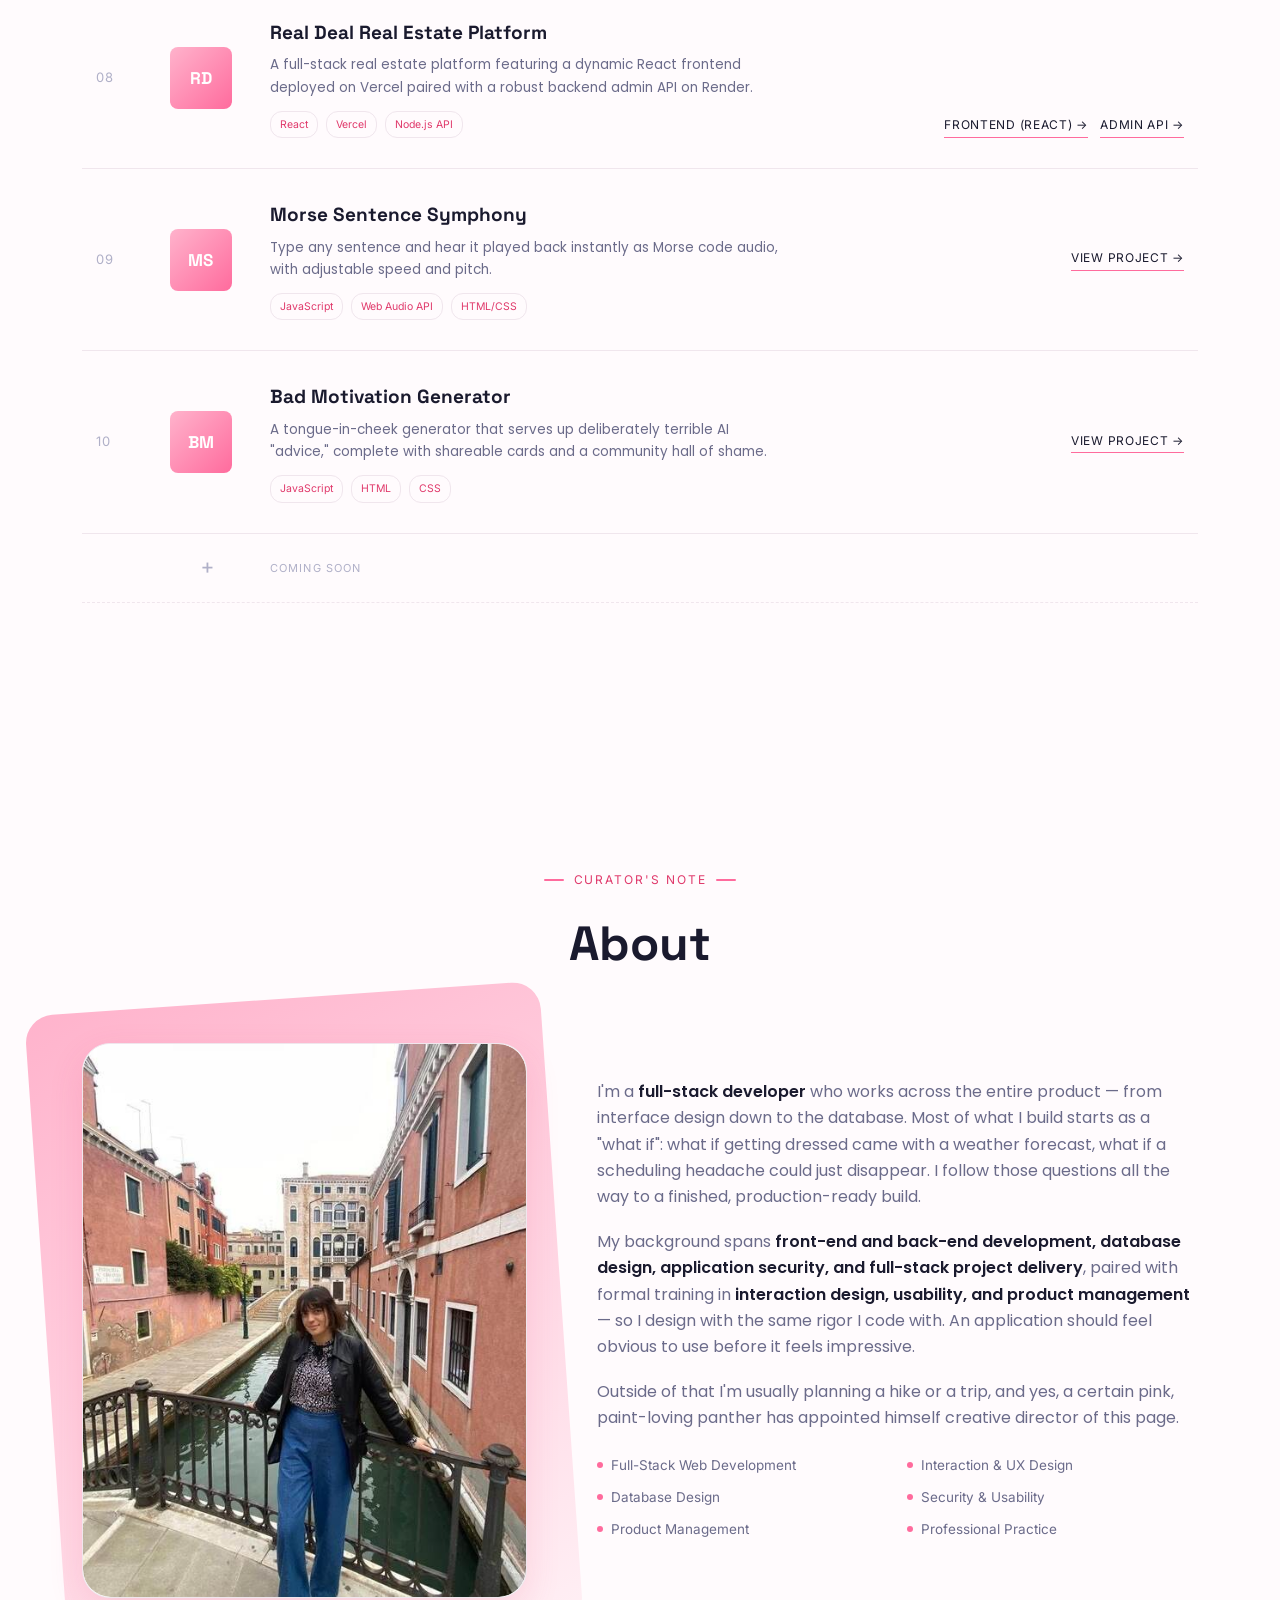
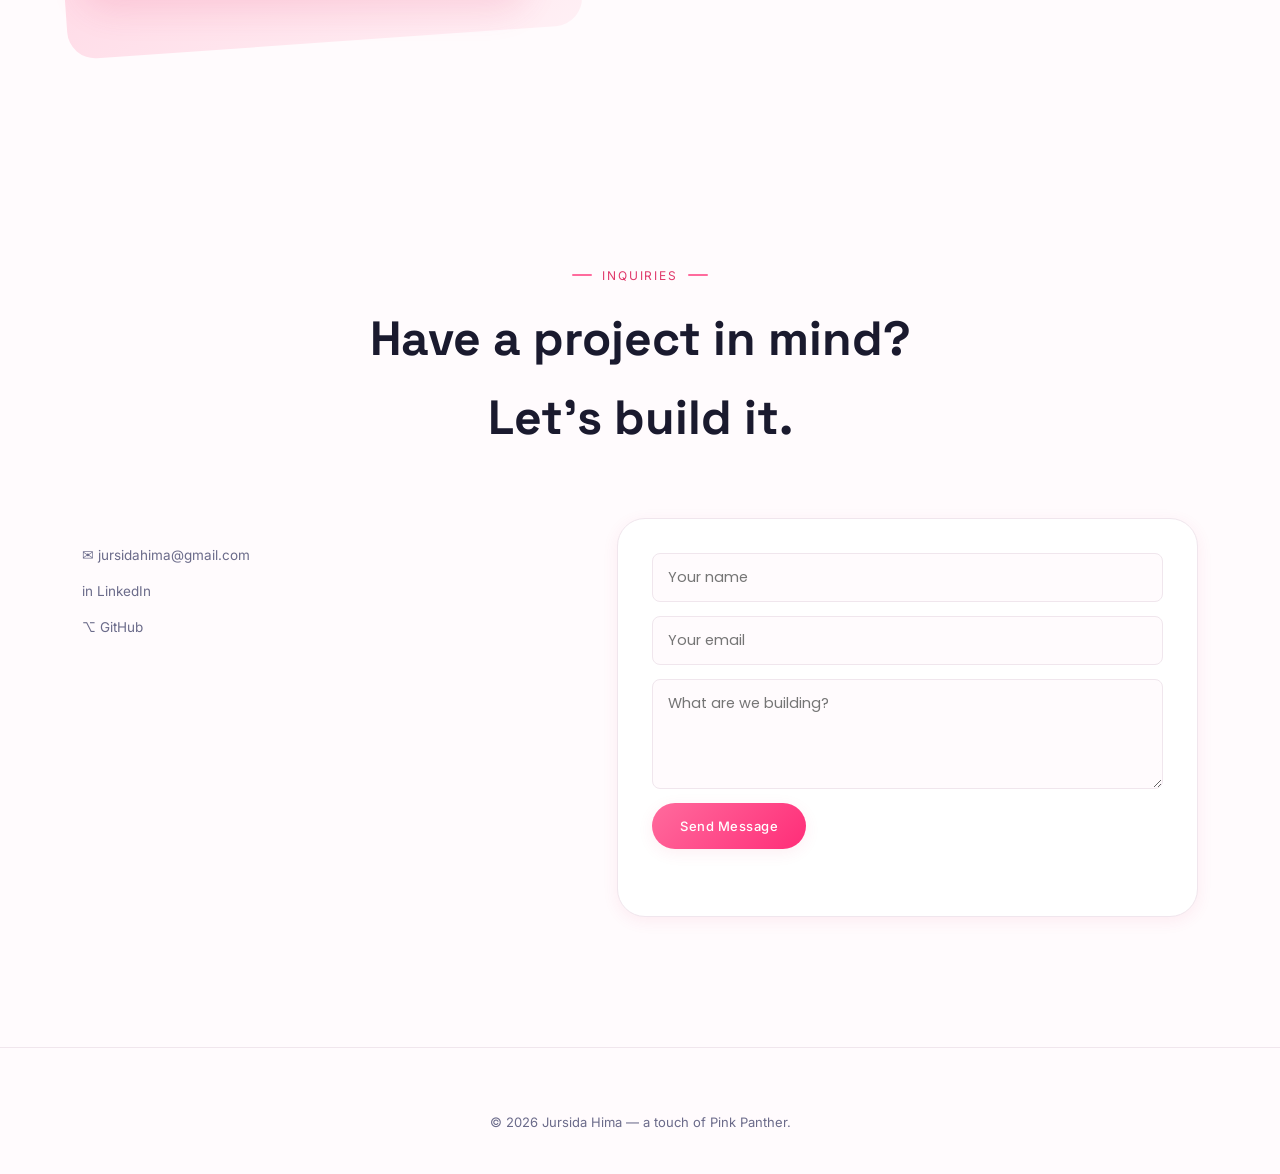
==== commit 507b4da8: "Add Optimum Finance Project" ====
--- a/index.html
+++ b/index.html
@@ -16,32 +16,17 @@
     <link rel="stylesheet" href="css/responsive.css" />
   </head>
   <body class="theme-light" data-active-section="home">
-    <a
-      href="#home"
-      class="skip-link"
-      style="
-        position: absolute;
-        left: -999px;
-        top: 0;
-        z-index: 9999;
-        background: #ff6b9d;
-        color: #fff;
-        padding: 12px 18px;
-        font-family: &quot;Inter&quot;, sans-serif;
-        font-size: 13px;
-      "
-      >Skip to content</a
-    >
+    <a href="#home" class="skip-link">Skip to content</a>
 
     <div id="loading-screen">
       <h1 class="loader-title">
-        <span style="animation-delay: 0.05s">J</span
-        ><span style="animation-delay: 0.1s">u</span
-        ><span style="animation-delay: 0.15s">r</span
-        ><span style="animation-delay: 0.2s">s</span
-        ><span style="animation-delay: 0.25s">i</span
-        ><span style="animation-delay: 0.3s">d</span
-        ><span style="animation-delay: 0.35s">a</span>
+        <span class="loader-letter-1">J</span
+        ><span class="loader-letter-2">u</span
+        ><span class="loader-letter-3">r</span
+        ><span class="loader-letter-4">s</span
+        ><span class="loader-letter-5">i</span
+        ><span class="loader-letter-6">d</span
+        ><span class="loader-letter-7">a</span>
       </h1>
       <div class="loader-bar-track"><div class="loader-bar"></div></div>
     </div>
@@ -69,8 +54,8 @@
             src="assets/svg/cat-logo.svg"
             alt="Half rose, half black cat logo"
           />
-          <span class="brand-name" style="color: #e0396b"
-            >JURSIDA <span style="color: black">HIMA</span></span
+          <span class="brand-name"
+            >JURSIDA <span class="brand-surname">HIMA</span></span
           >
         </a>
 
@@ -200,8 +185,31 @@
             </p>
           </div>
           <div class="grid-projects" data-reveal>
-            <div class="project-card">
+            <div class="project-card project-featured">
               <span class="project-index">01</span>
+              <div class="project-thumb">OF</div>
+              <div class="project-info">
+                <h3>Optimum Finance</h3>
+                <p>
+                  A full-stack finance application built with React and Node.js,
+                  featuring a MySQL-backed API and a responsive interface.
+                </p>
+                <div class="tag-row">
+                  <span>React</span><span>Vite</span><span>Node.js</span
+                  ><span>Express</span><span>MySQL</span>
+                </div>
+              </div>
+              <a
+                class="project-link"
+                href="https://optimum-finance.vercel.app/"
+                target="_blank"
+                rel="noopener noreferrer"
+                >View Project →</a
+              >
+            </div>
+
+            <div class="project-card">
+              <span class="project-index">02</span>
               <div class="project-thumb">CI</div>
               <div class="project-info">
                 <h3>Comf-i Virtual Wardrobe</h3>
@@ -223,7 +231,7 @@
             </div>
 
             <div class="project-card">
-              <span class="project-index">02</span>
+              <span class="project-index">03</span>
               <div class="project-thumb">IL</div>
               <div class="project-info">
                 <h3>Optical Illusion Lab</h3>
@@ -246,7 +254,7 @@
             </div>
 
             <div class="project-card">
-              <span class="project-index">03</span>
+              <span class="project-index">04</span>
               <div class="project-thumb">CP</div>
               <div class="project-info">
                 <h3>CupidPro</h3>
@@ -269,7 +277,7 @@
             </div>
 
             <div class="project-card">
-              <span class="project-index">04</span>
+              <span class="project-index">05</span>
               <div class="project-thumb">BS</div>
               <div class="project-info">
                 <h3>BankOnSecure</h3>
@@ -292,7 +300,7 @@
             </div>
 
             <div class="project-card">
-              <span class="project-index">05</span>
+              <span class="project-index">06</span>
               <div class="project-thumb">GM</div>
               <div class="project-info">
                 <h3>GA(IN)-ME Board Game Tracker</h3>
@@ -315,7 +323,7 @@
             </div>
 
             <div class="project-card">
-              <span class="project-index">06</span>
+              <span class="project-index">07</span>
               <div class="project-thumb">FF</div>
               <div class="project-info">
                 <h3>FreeFlowLancer</h3>
@@ -339,7 +347,7 @@
             </div>
 
             <div class="project-card">
-              <span class="project-index">07</span>
+              <span class="project-index">08</span>
               <div class="project-thumb">RD</div>
               <div class="project-info">
                 <h3>Real Deal Real Estate Platform</h3>
@@ -352,14 +360,7 @@
                   <span>React</span><span>Vercel</span><span>Node.js API</span>
                 </div>
               </div>
-              <div
-                style="
-                  display: flex;
-                  gap: 12px;
-                  margin-top: auto;
-                  flex-wrap: wrap;
-                "
-              >
+              <div class="project-actions">
                 <a
                   class="project-link"
                   href="https://realdeal-frontend.vercel.app"
@@ -378,7 +379,7 @@
             </div>
 
             <div class="project-card">
-              <span class="project-index">08</span>
+              <span class="project-index">09</span>
               <div class="project-thumb">MS</div>
               <div class="project-info">
                 <h3>Morse Sentence Symphony</h3>
@@ -401,7 +402,7 @@
             </div>
 
             <div class="project-card">
-              <span class="project-index">09</span>
+              <span class="project-index">10</span>
               <div class="project-thumb">BM</div>
               <div class="project-info">
                 <h3>Bad Motivation Generator</h3>
@@ -443,12 +444,7 @@
                 <img
                   src="assets/images/profile.jpg"
                   alt="Jursida Hima"
-                  style="
-                    width: 100%;
-                    height: 100%;
-                    object-fit: cover;
-                    border-radius: inherit;
-                  "
+                  class="profile-image"
                 />
               </div>
             </div>
--- a/css/style.css
+++ b/css/style.css
@@ -1,326 +1,1129 @@
-/* ============================================================
-   PINK PANTHER PORTFOLIO — style.css
-   Base styles, variables, typography, layout, all sections
-   ============================================================ */
-
-/* ── CSS Variables (structural only — colors are hardcoded throughout) ── */
-:root {
-  /* Typography */
-  --font-head:      'Space Grotesk', sans-serif;
-  --font-body:      'Poppins', sans-serif;
-  --font-mono:      'Inter', monospace;
-
-  /* Spacing / shape */
-  --radius-sm:      8px;
-  --radius-md:      16px;
-  --radius-lg:      28px;
-  --shadow-sm:      0 4px 16px rgba(224,57,107,0.08);
-  --shadow-md:      0 12px 34px rgba(224,57,107,0.14);
-  --shadow-lg:      0 24px 60px rgba(224,57,107,0.18);
-
-  /* Easing */
-  --ease-paint:     cubic-bezier(.65,.05,.36,1);
-  --ease-bounce:    cubic-bezier(.34,1.56,.64,1);
-
-  /* Z-index scale */
-  --z-nav:          6000;
-  --z-overlay:      7000;
-  --z-pp:           5000;
-  --z-cursor:       9000;
-}
-
-
-
-/* ── Reset ── */
-*, *::before, *::after { box-sizing: border-box; margin: 0; padding: 0; }
-html { scroll-behavior: smooth; scroll-padding-top: 90px; }
+/* Portfolio styles */
+*, *::before, *::after {
+  box-sizing: border-box;
+  margin: 0;
+  padding: 0;
+}
+
+html {
+  scroll-behavior: smooth;
+  scroll-padding-top: 90px;
+}
+
 @media (prefers-reduced-motion: reduce) {
-  html { scroll-behavior: auto; }
-  *, *::before, *::after { animation-duration: 0.001ms !important; animation-iteration-count: 1 !important; transition-duration: 0.001ms !important; }
+  html {
+    scroll-behavior: auto;
+  }
+  *, *::before, *::after {
+    animation-duration: 0.001ms;
+    animation-iteration-count: 1;
+    transition-duration: 0.001ms;
+  }
 }
 
 body {
   background: #FFFBFD;
   color: #1A1A2E;
-  font-family: var(--font-body);
+  font-family: 'Poppins', sans-serif;
   line-height: 1.65;
   -webkit-font-smoothing: antialiased;
   overflow-x: hidden;
-  transition: background .4s var(--ease-paint), color .4s var(--ease-paint);
-}
-
-a { color: inherit; text-decoration: none; }
-img, svg { display: block; max-width: 100%; }
-::selection { background: #FF6B9D; color: #fff; }
-:focus-visible { outline: 2px solid #E0396B; outline-offset: 3px; border-radius: 4px; }
+  transition: background .4s cubic-bezier(.65,.05,.36,1), color .4s cubic-bezier(.65,.05,.36,1);
+}
+
+a {
+  color: inherit;
+  text-decoration: none;
+}
+
+img, svg {
+  display: block;
+  max-width: 100%;
+}
+
+::selection {
+  background: #FF6B9D;
+  color: #fff;
+}
+
+:focus-visible {
+  outline: 2px solid #E0396B;
+  outline-offset: 3px;
+  border-radius: 4px;
+}
 
 .skip-link:focus {
-  left: 16px !important; top: 16px !important;
-}
-
-.wrap { max-width: 1180px; margin: 0 auto; padding: 0 32px; }
-.section { padding: 130px 0; position: relative; }
-/* Home has its own full-height layout (below) so it shouldn't stack the
-   generic section padding on top of it — that combination was pushing the
-   hero content far down the page and leaving a big empty gap under the nav. */
-#home.section { padding: 0; }
-.section-head { text-align: center; max-width: 620px; margin: 0 auto 60px; }
+  left: 16px;
+  top: 16px;
+}
+
+.wrap {
+  max-width: 1180px;
+  margin: 0 auto;
+  padding: 0 32px;
+}
+
+.section {
+  padding: 130px 0;
+  position: relative;
+}
+
+/* Home has its own full-height layout (below) so it shoul */
+#home.section {
+  padding: 0;
+}
+
+.section-head {
+  text-align: center;
+  max-width: 620px;
+  margin: 0 auto 60px;
+}
+
 .eyebrow {
-  display: inline-flex; align-items: center; gap: 10px;
-  font-family: var(--font-mono); font-size: 12px; letter-spacing: .16em; text-transform: uppercase;
-  color: #E0396B; margin-bottom: 14px;
-}
-.eyebrow::before, .eyebrow::after { content: ""; width: 20px; height: 2px; background: #FF6B9D; border-radius: 2px; }
-.section-head h2 { font-family: var(--font-head); font-size: clamp(1.9rem, 4vw, 3rem); font-weight: 700; }
-.section-head p { color: #6B6B8A; margin-top: 12px; font-size: 15px; }
+  display: inline-flex;
+  align-items: center;
+  gap: 10px;
+  font-family: 'Inter', monospace;
+  font-size: 12px;
+  letter-spacing: .16em;
+  text-transform: uppercase;
+  color: #E0396B;
+  margin-bottom: 14px;
+}
+
+.eyebrow::before, .eyebrow::after {
+  content: "";
+  width: 20px;
+  height: 2px;
+  background: #FF6B9D;
+  border-radius: 2px;
+}
+
+.section-head h2 {
+  font-family: 'Space Grotesk', sans-serif;
+  font-size: clamp(1.9rem, 4vw, 3rem);
+  font-weight: 700;
+}
+
+.section-head p {
+  color: #6B6B8A;
+  margin-top: 12px;
+  font-size: 15px;
+}
 
 .btn {
-  display: inline-flex; align-items: center; gap: 8px;
-  font-family: var(--font-mono); font-size: 13px; font-weight: 500; letter-spacing: .04em;
-  padding: 15px 28px; border-radius: 40px; transition: transform .3s var(--ease-bounce), box-shadow .3s var(--ease-paint), background .3s;
-  cursor: pointer; border: none;
-}
-.btn-primary { background: linear-gradient(135deg, #FF6B9D, #FF2D78); color: #fff; box-shadow: var(--shadow-sm); }
-.btn-primary:hover { transform: translateY(-3px) scale(1.02); box-shadow: var(--shadow-md); }
-.btn-outline { border: 1.5px solid #FF6B9D; color: #1A1A2E; background: transparent; }
-.btn-outline:hover { background: #FFF0F5; transform: translateY(-3px); }
-
-/* ── Loading screen ── */
+  display: inline-flex;
+  align-items: center;
+  gap: 8px;
+  font-family: 'Inter', monospace;
+  font-size: 13px;
+  font-weight: 500;
+  letter-spacing: .04em;
+  padding: 15px 28px;
+  border-radius: 40px;
+  transition: transform .3s cubic-bezier(.34,1.56,.64,1), box-shadow .3s cubic-bezier(.65,.05,.36,1), background .3s;
+  cursor: pointer;
+  border: none;
+}
+
+.btn-primary {
+  background: linear-gradient(135deg, #FF6B9D, #FF2D78);
+  color: #fff;
+  box-shadow: 0 4px 16px rgba(224,57,107,0.08);
+}
+
+.btn-primary:hover {
+  transform: translateY(-3px) scale(1.02);
+  box-shadow: 0 12px 34px rgba(224,57,107,0.14);
+}
+
+.btn-outline {
+  border: 1.5px solid #FF6B9D;
+  color: #1A1A2E;
+  background: transparent;
+}
+
+.btn-outline:hover {
+  background: #FFF0F5;
+  transform: translateY(-3px);
+}
+
+/* Loading screen */
 #loading-screen {
-  position: fixed; inset: 0; z-index: 9999; background: #FFFBFD;
-  display: flex; flex-direction: column; align-items: center; justify-content: center; gap: 22px;
-  transition: opacity .6s var(--ease-paint), visibility .6s;
-}
-#loading-screen.hidden { opacity: 0; visibility: hidden; pointer-events: none; }
-.loader-title { font-family: var(--font-head); font-size: clamp(1.6rem, 4vw, 2.4rem); font-weight: 700; display: flex; gap: 2px; }
-.loader-title span { opacity: 0; transform: translateY(14px); animation: letterIn .5s var(--ease-bounce) forwards; color: #E0396B; }
-@keyframes letterIn { to { opacity: 1; transform: translateY(0); } }
-.loader-bar-track { width: 220px; height: 4px; border-radius: 4px; background: #F0E6ED; overflow: hidden; }
-.loader-bar { width: 0%; height: 100%; background: linear-gradient(90deg, #FF6B9D, #FF2D78); border-radius: 4px; transition: width .3s var(--ease-paint); }
-
-/* ── Custom cursor ── */
-#cursor-dot, #cursor-ring { position: fixed; top: 0; left: 0; pointer-events: none; z-index: var(--z-cursor); border-radius: 50%; transform: translate(-50%,-50%); }
-#cursor-dot { width: 8px; height: 8px; background: #E0396B; transition: transform .1s; }
-#cursor-ring { width: 34px; height: 34px; border: 1.5px solid #FF6B9D; transition: transform .15s var(--ease-paint), width .2s, height .2s; }
-#cursor-ring.grow { width: 54px; height: 54px; background: rgba(255,107,157,0.12); }
-@media (hover: none) { #cursor-dot, #cursor-ring { display: none; } }
-
-/* ── Paint wipe overlay ── */
+  position: fixed;
+  inset: 0;
+  z-index: 9999;
+  background: #FFFBFD;
+  display: flex;
+  flex-direction: column;
+  align-items: center;
+  justify-content: center;
+  gap: 22px;
+  transition: opacity .6s cubic-bezier(.65,.05,.36,1), visibility .6s;
+}
+
+#loading-screen.hidden {
+  opacity: 0;
+  visibility: hidden;
+  pointer-events: none;
+}
+
+.loader-title {
+  font-family: 'Space Grotesk', sans-serif;
+  font-size: clamp(1.6rem, 4vw, 2.4rem);
+  font-weight: 700;
+  display: flex;
+  gap: 2px;
+}
+
+.loader-title span {
+  opacity: 0;
+  transform: translateY(14px);
+  animation: letterIn .5s cubic-bezier(.34,1.56,.64,1) forwards;
+  color: #E0396B;
+}
+
+@keyframes letterIn {
+  to {
+    opacity: 1;
+    transform: translateY(0);
+  }
+}
+
+.loader-bar-track {
+  width: 220px;
+  height: 4px;
+  border-radius: 4px;
+  background: #F0E6ED;
+  overflow: hidden;
+}
+
+.loader-bar {
+  width: 0%;
+  height: 100%;
+  background: linear-gradient(90deg, #FF6B9D, #FF2D78);
+  border-radius: 4px;
+  transition: width .3s cubic-bezier(.65,.05,.36,1);
+}
+
+/* Custom cursor */
+#cursor-dot, #cursor-ring {
+  position: fixed;
+  top: 0;
+  left: 0;
+  pointer-events: none;
+  z-index: 9000;
+  border-radius: 50%;
+  transform: translate(-50%,-50%);
+}
+
+#cursor-dot {
+  width: 8px;
+  height: 8px;
+  background: #E0396B;
+  transition: transform .1s;
+}
+
+#cursor-ring {
+  width: 34px;
+  height: 34px;
+  border: 1.5px solid #FF6B9D;
+  transition: transform .15s cubic-bezier(.65,.05,.36,1), width .2s, height .2s;
+}
+
+#cursor-ring.grow {
+  width: 54px;
+  height: 54px;
+  background: rgba(255,107,157,0.12);
+}
+
+@media (hover: none) {
+  #cursor-dot, #cursor-ring {
+    display: none;
+  }
+}
+
+/* Paint wipe overlay */
 #paint-overlay {
-  position: fixed; inset: 0; z-index: var(--z-overlay); pointer-events: none;
+  position: fixed;
+  inset: 0;
+  z-index: 7000;
+  pointer-events: none;
   transform: translateX(-100%);
 }
-#paint-overlay.animating { animation: paintPass 1s var(--ease-paint) forwards; }
+
+#paint-overlay.animating {
+  animation: paintPass 1s cubic-bezier(.65,.05,.36,1) forwards;
+}
+
 @keyframes paintPass {
-  0%   { transform: translateX(-100%); }
-  50%  { transform: translateX(0%); }
-  100% { transform: translateX(100%); }
-}
-#paint-overlay svg { width: 100%; height: 100%; }
-#paint-overlay .plate { fill: url(#ppOverlayGrad); }
-
-/* ── Nav ── */
+  0% {
+    transform: translateX(-100%);
+  }
+  50% {
+    transform: translateX(0%);
+  }
+  100% {
+    transform: translateX(100%);
+  }
+}
+
+#paint-overlay svg {
+  width: 100%;
+  height: 100%;
+}
+
+#paint-overlay .plate {
+  fill: url(#ppOverlayGrad);
+}
+
+/* Nav */
 #main-nav {
-  position: fixed; top: 0; left: 0; right: 0; z-index: var(--z-nav);
-  background: rgba(255,251,253,0.7); backdrop-filter: blur(14px) saturate(160%);
-  border-bottom: 1px solid #F0E6ED; transition: background .3s, border-color .3s;
-}
-body.theme-dark #main-nav { background: rgba(21,19,26,0.75); }
-#main-nav.scrolled { box-shadow: var(--shadow-sm); }
-.nav-inner { display: flex; align-items: center; justify-content: space-between; padding: 16px 32px; max-width: 1180px; margin: 0 auto; }
-.brand { display: flex; align-items: center; gap: 10px; }
-.brand img { width: 34px; height: 34px; }
+  position: fixed;
+  top: 0;
+  left: 0;
+  right: 0;
+  z-index: 6000;
+  background: rgba(255,251,253,0.7);
+  backdrop-filter: blur(14px) saturate(160%);
+  border-bottom: 1px solid #F0E6ED;
+  transition: background .3s, border-color .3s;
+}
+
+body.theme-dark #main-nav {
+  background: rgba(21,19,26,0.75);
+}
+
+#main-nav.scrolled {
+  box-shadow: 0 4px 16px rgba(224,57,107,0.08);
+}
+
+.nav-inner {
+  display: flex;
+  align-items: center;
+  justify-content: space-between;
+  padding: 16px 32px;
+  max-width: 1180px;
+  margin: 0 auto;
+}
+
+.brand {
+  display: flex;
+  align-items: center;
+  gap: 10px;
+}
+
+.brand img {
+  width: 34px;
+  height: 34px;
+}
+
 .brand-name {
-  font-family: var(--font-head); font-weight: 700; font-size: 19px;
-  letter-spacing: .06em; text-transform: uppercase;
-}
-.brand span { color: #E0396B; }
-
-.nav-links { display: flex; align-items: center; gap: 6px; list-style: none; }
+  font-family: 'Space Grotesk', sans-serif;
+  font-weight: 700;
+  font-size: 19px;
+  letter-spacing: .06em;
+  text-transform: uppercase;
+}
+
+.brand span {
+  color: #E0396B;
+}
+
+.nav-links {
+  display: flex;
+  align-items: center;
+  gap: 6px;
+  list-style: none;
+}
+
 .nav-link {
-  position: relative; display: inline-block; padding: 9px 16px; border-radius: 20px;
-  font-family: var(--font-mono); font-size: 12.5px; letter-spacing: .06em; text-transform: uppercase;
-  color: #6B6B8A; transition: color .3s;
-}
+  position: relative;
+  display: inline-block;
+  padding: 9px 16px;
+  border-radius: 20px;
+  font-family: 'Inter', monospace;
+  font-size: 12.5px;
+  letter-spacing: .06em;
+  text-transform: uppercase;
+  color: #6B6B8A;
+  transition: color .3s;
+}
+
 .nav-link::before {
-  content: ""; position: absolute; inset: 0; border-radius: 20px; background: #FFF0F5;
-  transform: scaleX(0); transform-origin: left center; transition: transform .3s var(--ease-paint); z-index: -1;
-}
-.nav-link:hover, .nav-link.active { color: #E0396B; }
-.nav-link:hover::before, .nav-link.active::before { transform: scaleX(1); }
-
-.nav-utils { display: flex; align-items: center; gap: 10px; }
+  content: "";
+  position: absolute;
+  inset: 0;
+  border-radius: 20px;
+  background: #FFF0F5;
+  transform: scaleX(0);
+  transform-origin: left center;
+  transition: transform .3s cubic-bezier(.65,.05,.36,1);
+  z-index: -1;
+}
+
+.nav-link:hover, .nav-link.active {
+  color: #E0396B;
+}
+
+.nav-link:hover::before, .nav-link.active::before {
+  transform: scaleX(1);
+}
+
+.nav-utils {
+  display: flex;
+  align-items: center;
+  gap: 10px;
+}
+
 .icon-btn {
-  width: 38px; height: 38px; border-radius: 50%; border: 1px solid #F0E6ED; background: #FFFFFF;
-  display: flex; align-items: center; justify-content: center; cursor: pointer; transition: border-color .3s, transform .3s;
-}
-.icon-btn:hover { border-color: #FF6B9D; transform: translateY(-2px); }
-.icon-btn svg { width: 17px; height: 17px; stroke: #1A1A2E; }
-
-.nav-hamburger { display: none; flex-direction: column; gap: 5px; width: 38px; height: 38px; border: none; background: none; cursor: pointer; align-items: center; justify-content: center; }
-.nav-hamburger span { width: 20px; height: 2px; background: #1A1A2E; border-radius: 2px; transition: transform .3s, opacity .3s; }
-.nav-overlay { position: fixed; inset: 0; z-index: 6500; background: rgba(26,26,46,0.35); opacity: 0; pointer-events: none; transition: opacity .3s; }
-.nav-overlay.visible { opacity: 1; pointer-events: auto; }
-
-/* ── Home / hero ── */
-.home-grid { display: grid; grid-template-columns: 1.05fr .95fr; align-items: center; gap: 60px; min-height: calc(100vh - 90px); padding-top: 90px; }
-.home-eyebrow { display: inline-flex; }
-.home-title { font-family: var(--font-head); font-weight: 700; font-size: clamp(2.6rem, 5.4vw, 4.4rem); line-height: 1.05; margin: 6px 0 18px; }
-.home-title .accent { color: #E0396B; }
-.home-role { font-family: var(--font-mono); font-size: 14px; letter-spacing: .1em; text-transform: uppercase; color: #6B6B8A; margin-bottom: 18px; }
-.home-desc { color: #6B6B8A; font-size: 16px; max-width: 48ch; margin-bottom: 30px; }
-.home-actions { display: flex; gap: 16px; flex-wrap: wrap; margin-bottom: 34px; }
-.home-tags { display: flex; gap: 10px; flex-wrap: wrap; }
-.home-tags span { font-family: var(--font-mono); font-size: 11px; padding: 7px 13px; border-radius: 16px; border: 1px solid #F0E6ED; color: #6B6B8A; background: #FFFFFF; }
-
-.home-visual { position: relative; display: flex; align-items: center; justify-content: center; }
-.home-avatar-wrap { position: relative; width: 400px; height: 400px; }
-.home-avatar-wrap .pp-img { position: relative; z-index: 1; width: 100%; height: 100%; }
+  width: 38px;
+  height: 38px;
+  border-radius: 50%;
+  border: 1px solid #F0E6ED;
+  background: #FFFFFF;
+  display: flex;
+  align-items: center;
+  justify-content: center;
+  cursor: pointer;
+  transition: border-color .3s, transform .3s;
+}
+
+.icon-btn:hover {
+  border-color: #FF6B9D;
+  transform: translateY(-2px);
+}
+
+.icon-btn svg {
+  width: 17px;
+  height: 17px;
+  stroke: #1A1A2E;
+}
+
+.nav-hamburger {
+  display: none;
+  flex-direction: column;
+  gap: 5px;
+  width: 38px;
+  height: 38px;
+  border: none;
+  background: none;
+  cursor: pointer;
+  align-items: center;
+  justify-content: center;
+}
+
+.nav-hamburger span {
+  width: 20px;
+  height: 2px;
+  background: #1A1A2E;
+  border-radius: 2px;
+  transition: transform .3s, opacity .3s;
+}
+
+.nav-overlay {
+  position: fixed;
+  inset: 0;
+  z-index: 6500;
+  background: rgba(26,26,46,0.35);
+  opacity: 0;
+  pointer-events: none;
+  transition: opacity .3s;
+}
+
+.nav-overlay.visible {
+  opacity: 1;
+  pointer-events: auto;
+}
+
+/* Home / hero */
+.home-grid {
+  display: grid;
+  grid-template-columns: 1.05fr .95fr;
+  align-items: center;
+  gap: 60px;
+  min-height: calc(100vh - 90px);
+  padding-top: 90px;
+}
+
+.home-eyebrow {
+  display: inline-flex;
+}
+
+.home-title {
+  font-family: 'Space Grotesk', sans-serif;
+  font-weight: 700;
+  font-size: clamp(2.6rem, 5.4vw, 4.4rem);
+  line-height: 1.05;
+  margin: 6px 0 18px;
+}
+
+.home-title .accent {
+  color: #E0396B;
+}
+
+.home-role {
+  font-family: 'Inter', monospace;
+  font-size: 14px;
+  letter-spacing: .1em;
+  text-transform: uppercase;
+  color: #6B6B8A;
+  margin-bottom: 18px;
+}
+
+.home-desc {
+  color: #6B6B8A;
+  font-size: 16px;
+  max-width: 48ch;
+  margin-bottom: 30px;
+}
+
+.home-actions {
+  display: flex;
+  gap: 16px;
+  flex-wrap: wrap;
+  margin-bottom: 34px;
+}
+
+.home-tags {
+  display: flex;
+  gap: 10px;
+  flex-wrap: wrap;
+}
+
+.home-tags span {
+  font-family: 'Inter', monospace;
+  font-size: 11px;
+  padding: 7px 13px;
+  border-radius: 16px;
+  border: 1px solid #F0E6ED;
+  color: #6B6B8A;
+  background: #FFFFFF;
+}
+
+.home-visual {
+  position: relative;
+  display: flex;
+  align-items: center;
+  justify-content: center;
+}
+
+.home-avatar-wrap {
+  position: relative;
+  width: 400px;
+  height: 400px;
+}
+
+.home-avatar-wrap .pp-img {
+  position: relative;
+  z-index: 1;
+  width: 100%;
+  height: 100%;
+}
 
 .home-floating-badge {
-  position: absolute; z-index: 2; display: flex; align-items: center; gap: 8px;
-  background: #FFFFFF; border: 1px solid #F0E6ED; border-radius: 16px;
-  padding: 10px 14px; box-shadow: var(--shadow-sm); font-family: var(--font-mono); font-size: 12px;
+  position: absolute;
+  z-index: 2;
+  display: flex;
+  align-items: center;
+  gap: 8px;
+  background: #FFFFFF;
+  border: 1px solid #F0E6ED;
+  border-radius: 16px;
+  padding: 10px 14px;
+  box-shadow: 0 4px 16px rgba(224,57,107,0.08);
+  font-family: 'Inter', monospace;
+  font-size: 12px;
   animation: badgeFloat 5s ease-in-out infinite;
 }
-.badge-top { top: 4%; left: -10%; }
-.badge-bottom { bottom: 6%; right: -8%; animation-delay: 1s; }
-@keyframes badgeFloat { 0%,100% { transform: translateY(0); } 50% { transform: translateY(-10px); } }
-
-/* ── About ── */
-.about-grid { display: grid; grid-template-columns: .85fr 1.15fr; gap: 70px; align-items: center; }
-.about-image-wrap { position: relative; }
+
+.badge-top {
+  top: 4%;
+  left: -10%;
+}
+
+.badge-bottom {
+  bottom: 6%;
+  right: -8%;
+  animation-delay: 1s;
+}
+
+@keyframes badgeFloat {
+  0%,100% {
+    transform: translateY(0);
+  }
+  50% {
+    transform: translateY(-10px);
+  }
+}
+
+/* About */
+.about-grid {
+  display: grid;
+  grid-template-columns: .85fr 1.15fr;
+  gap: 70px;
+  align-items: center;
+}
+
+.about-image-wrap {
+  position: relative;
+}
+
 .about-image-splash {
-  position: absolute; inset: -8%; z-index: 0; border-radius: var(--radius-lg);
+  position: absolute;
+  inset: -8%;
+  z-index: 0;
+  border-radius: 28px;
   background: linear-gradient(155deg, #FFB3CC, #FFF0F5);
   transform: rotate(-4deg);
 }
+
 .about-image-frame {
-  position: relative; z-index: 1; border-radius: var(--radius-lg); overflow: hidden;
-  aspect-ratio: 4/5; background: #FFFFFF; border: 1px solid #F0E6ED;
-  display: flex; align-items: center; justify-content: center; box-shadow: var(--shadow-md);
-  font-family: var(--font-head); font-size: 56px; font-weight: 700; color: #E0396B;
-}
-/* Swap the initials above for <img src="assets/images/your-photo.jpg" alt="Jursida Hima"> when ready */
-
-.about-copy p { color: #6B6B8A; font-size: 16px; margin-bottom: 18px; max-width: 62ch; }
-.about-copy p strong { color: #1A1A2E; font-weight: 600; }
-.about-list { list-style: none; display: grid; grid-template-columns: 1fr 1fr; gap: 10px 20px; margin: 22px 0; }
-.about-list li { font-family: var(--font-mono); font-size: 13.5px; color: #6B6B8A; display: flex; align-items: center; gap: 8px; }
-.about-list li::before { content: ""; width: 6px; height: 6px; border-radius: 50%; background: #FF6B9D; }
-.materials-label { display: block; font-family: var(--font-mono); font-size: 11px; letter-spacing: .14em; text-transform: uppercase; color: #E0396B; margin: 20px 0 10px; }
-.chips { display: flex; flex-wrap: wrap; gap: 10px; }
-.chips span { font-family: var(--font-mono); font-size: 12px; padding: 8px 14px; border-radius: 20px; border: 1px solid #F0E6ED; background: #FFFFFF; color: #6B6B8A; }
-
-/* ── Skills ── */
-.skill-cols { display: grid; grid-template-columns: repeat(4, 1fr); gap: 26px; }
-.skill-cat h3 { font-family: var(--font-mono); font-size: 13px; text-transform: uppercase; letter-spacing: .1em; color: #E0396B; text-align: center; margin-bottom: 16px; }
+  position: relative;
+  z-index: 1;
+  border-radius: 28px;
+  overflow: hidden;
+  aspect-ratio: 4/5;
+  background: #FFFFFF;
+  border: 1px solid #F0E6ED;
+  display: flex;
+  align-items: center;
+  justify-content: center;
+  box-shadow: 0 12px 34px rgba(224,57,107,0.14);
+  font-family: 'Space Grotesk', sans-serif;
+  font-size: 56px;
+  font-weight: 700;
+  color: #E0396B;
+}
+
+/* Swap the initials above for <img src="assets/images/you */
+.about-copy p {
+  color: #6B6B8A;
+  font-size: 16px;
+  margin-bottom: 18px;
+  max-width: 62ch;
+}
+
+.about-copy p strong {
+  color: #1A1A2E;
+  font-weight: 600;
+}
+
+.about-list {
+  list-style: none;
+  display: grid;
+  grid-template-columns: 1fr 1fr;
+  gap: 10px 20px;
+  margin: 22px 0;
+}
+
+.about-list li {
+  font-family: 'Inter', monospace;
+  font-size: 13.5px;
+  color: #6B6B8A;
+  display: flex;
+  align-items: center;
+  gap: 8px;
+}
+
+.about-list li::before {
+  content: "";
+  width: 6px;
+  height: 6px;
+  border-radius: 50%;
+  background: #FF6B9D;
+}
+
+.materials-label {
+  display: block;
+  font-family: 'Inter', monospace;
+  font-size: 11px;
+  letter-spacing: .14em;
+  text-transform: uppercase;
+  color: #E0396B;
+  margin: 20px 0 10px;
+}
+
+.chips {
+  display: flex;
+  flex-wrap: wrap;
+  gap: 10px;
+}
+
+.chips span {
+  font-family: 'Inter', monospace;
+  font-size: 12px;
+  padding: 8px 14px;
+  border-radius: 20px;
+  border: 1px solid #F0E6ED;
+  background: #FFFFFF;
+  color: #6B6B8A;
+}
+
+/* Skills */
+.skill-cols {
+  display: grid;
+  grid-template-columns: repeat(4, 1fr);
+  gap: 26px;
+}
+
+.skill-cat h3 {
+  font-family: 'Inter', monospace;
+  font-size: 13px;
+  text-transform: uppercase;
+  letter-spacing: .1em;
+  color: #E0396B;
+  text-align: center;
+  margin-bottom: 16px;
+}
+
 .skill-card {
-  background: #FFFFFF; border: 1px solid #F0E6ED; border-radius: var(--radius-md);
-  padding: 16px 12px; text-align: center; font-weight: 500; font-size: 14px; margin-bottom: 12px;
-  box-shadow: var(--shadow-sm); animation: cardFloat 5s ease-in-out infinite;
-}
-@keyframes cardFloat { 0%,100% { transform: translateY(0); } 50% { transform: translateY(-7px); } }
-.skill-card:nth-child(2n) { animation-delay: .5s; }
-.skill-card:nth-child(3n) { animation-delay: 1s; }
-.skill-card:nth-child(4n) { animation-delay: 1.5s; }
-
-/* ── Work ── */
-.grid-projects { display: flex; flex-direction: column; border-top: 1px solid #F0E6ED; }
+  background: #FFFFFF;
+  border: 1px solid #F0E6ED;
+  border-radius: 16px;
+  padding: 16px 12px;
+  text-align: center;
+  font-weight: 500;
+  font-size: 14px;
+  margin-bottom: 12px;
+  box-shadow: 0 4px 16px rgba(224,57,107,0.08);
+  animation: cardFloat 5s ease-in-out infinite;
+}
+
+@keyframes cardFloat {
+  0%,100% {
+    transform: translateY(0);
+  }
+  50% {
+    transform: translateY(-7px);
+  }
+}
+
+.skill-card:nth-child(2n) {
+  animation-delay: .5s;
+}
+
+.skill-card:nth-child(3n) {
+  animation-delay: 1s;
+}
+
+.skill-card:nth-child(4n) {
+  animation-delay: 1.5s;
+}
+
+/* Work */
+.grid-projects {
+  display: flex;
+  flex-direction: column;
+  border-top: 1px solid #F0E6ED;
+}
+
 .project-card {
-  position: relative; display: grid; grid-template-columns: 48px 74px 1fr auto; align-items: center;
-  gap: 26px; padding: 30px 14px; border-bottom: 1px solid #F0E6ED;
-  z-index: 1; transition: background .3s, padding-left .3s;
-}
+  position: relative;
+  display: grid;
+  grid-template-columns: 48px 74px 1fr auto;
+  align-items: center;
+  gap: 26px;
+  padding: 30px 14px;
+  border-bottom: 1px solid #F0E6ED;
+  z-index: 1;
+  transition: background .3s, padding-left .3s;
+}
+
 .project-card::before {
-  content: ""; position: absolute; left: 0; top: 0; bottom: 0; width: 3px; z-index: -1;
+  content: "";
+  position: absolute;
+  left: 0;
+  top: 0;
+  bottom: 0;
+  width: 3px;
+  z-index: -1;
   background: linear-gradient(180deg, #FF6B9D, #FF2D78);
-  transform: scaleY(0); transform-origin: top center; transition: transform .4s var(--ease-paint);
-}
-.project-card:hover { background: #FFF0F5; padding-left: 22px; }
-.project-card:hover::before { transform: scaleY(1); }
+  transform: scaleY(0);
+  transform-origin: top center;
+  transition: transform .4s cubic-bezier(.65,.05,.36,1);
+}
+
+.project-card:hover {
+  background: #FFF0F5;
+  padding-left: 22px;
+}
+
+.project-card:hover::before {
+  transform: scaleY(1);
+}
+
 .project-index {
-  font-family: var(--font-mono); font-size: 13px; color: #B0B0C8; letter-spacing: .04em;
-}
+  font-family: 'Inter', monospace;
+  font-size: 13px;
+  color: #B0B0C8;
+  letter-spacing: .04em;
+}
+
 .project-thumb {
-  width: 62px; height: 62px; border-radius: var(--radius-sm); flex-shrink: 0;
+  width: 62px;
+  height: 62px;
+  border-radius: 8px;
+  flex-shrink: 0;
   background: linear-gradient(135deg, #FFB3CC, #FF6B9D);
-  display: flex; align-items: center; justify-content: center; color: #fff;
-  font-family: var(--font-head); font-weight: 700; font-size: 17px; letter-spacing: .01em;
-}
-.project-info h3 { font-family: var(--font-head); font-size: 19px; margin-bottom: 6px; }
-.project-info p { color: #6B6B8A; font-size: 13.5px; margin-bottom: 12px; max-width: 520px; }
-.tag-row { display: flex; flex-wrap: wrap; gap: 8px; }
-.tag-row span { font-family: var(--font-mono); font-size: 10.5px; color: #E0396B; border: 1px solid #F0E6ED; padding: 4px 9px; border-radius: 12px; }
-.project-link { font-family: var(--font-mono); font-size: 12px; text-transform: uppercase; letter-spacing: .06em; border-bottom: 1px solid #FF6B9D; padding-bottom: 2px; white-space: nowrap; justify-self: end; }
-.project-link:hover { color: #E0396B; }
+  display: flex;
+  align-items: center;
+  justify-content: center;
+  color: #fff;
+  font-family: 'Space Grotesk', sans-serif;
+  font-weight: 700;
+  font-size: 17px;
+  letter-spacing: .01em;
+}
+
+.project-info h3 {
+  font-family: 'Space Grotesk', sans-serif;
+  font-size: 19px;
+  margin-bottom: 6px;
+}
+
+.project-info p {
+  color: #6B6B8A;
+  font-size: 13.5px;
+  margin-bottom: 12px;
+  max-width: 520px;
+}
+
+.tag-row {
+  display: flex;
+  flex-wrap: wrap;
+  gap: 8px;
+}
+
+.tag-row span {
+  font-family: 'Inter', monospace;
+  font-size: 10.5px;
+  color: #E0396B;
+  border: 1px solid #F0E6ED;
+  padding: 4px 9px;
+  border-radius: 12px;
+}
+
+.project-link {
+  font-family: 'Inter', monospace;
+  font-size: 12px;
+  text-transform: uppercase;
+  letter-spacing: .06em;
+  border-bottom: 1px solid #FF6B9D;
+  padding-bottom: 2px;
+  white-space: nowrap;
+  justify-self: end;
+}
+
+.project-link:hover {
+  color: #E0396B;
+}
 
 .project-soon {
-  display: grid; grid-template-columns: 48px 74px 1fr; align-items: center; gap: 26px;
-  padding: 22px 14px; border-bottom: 1px dashed #F0E6ED; color: #B0B0C8; transition: color .3s;
-}
-.project-soon:hover { color: #E0396B; }
-.project-soon .plus { grid-column: 2; font-size: 24px; font-family: var(--font-head); line-height: 1; text-align: center; }
-.project-soon span:last-child { font-family: var(--font-mono); font-size: 11px; text-transform: uppercase; letter-spacing: .1em; }
-
-/* ── Contact ── */
-.contact-grid { display: grid; grid-template-columns: .9fr 1.1fr; gap: 60px; align-items: start; }
-.contact-links { display: flex; flex-direction: column; gap: 14px; margin-top: 26px; }
-.contact-links a { display: flex; align-items: center; gap: 10px; font-family: var(--font-mono); font-size: 13.5px; color: #6B6B8A; transition: color .25s; }
-.contact-links a:hover { color: #E0396B; }
-
-.contact-form { display: flex; flex-direction: column; gap: 14px; background: #FFFFFF; border: 1px solid #F0E6ED; border-radius: var(--radius-lg); padding: 34px; box-shadow: var(--shadow-sm); }
+  display: grid;
+  grid-template-columns: 48px 74px 1fr;
+  align-items: center;
+  gap: 26px;
+  padding: 22px 14px;
+  border-bottom: 1px dashed #F0E6ED;
+  color: #B0B0C8;
+  transition: color .3s;
+}
+
+.project-soon:hover {
+  color: #E0396B;
+}
+
+.project-soon .plus {
+  grid-column: 2;
+  font-size: 24px;
+  font-family: 'Space Grotesk', sans-serif;
+  line-height: 1;
+  text-align: center;
+}
+
+.project-soon span:last-child {
+  font-family: 'Inter', monospace;
+  font-size: 11px;
+  text-transform: uppercase;
+  letter-spacing: .1em;
+}
+
+/* Contact */
+.contact-grid {
+  display: grid;
+  grid-template-columns: .9fr 1.1fr;
+  gap: 60px;
+  align-items: start;
+}
+
+.contact-links {
+  display: flex;
+  flex-direction: column;
+  gap: 14px;
+  margin-top: 26px;
+}
+
+.contact-links a {
+  display: flex;
+  align-items: center;
+  gap: 10px;
+  font-family: 'Inter', monospace;
+  font-size: 13.5px;
+  color: #6B6B8A;
+  transition: color .25s;
+}
+
+.contact-links a:hover {
+  color: #E0396B;
+}
+
+.contact-form {
+  display: flex;
+  flex-direction: column;
+  gap: 14px;
+  background: #FFFFFF;
+  border: 1px solid #F0E6ED;
+  border-radius: 28px;
+  padding: 34px;
+  box-shadow: 0 4px 16px rgba(224,57,107,0.08);
+}
+
 .contact-form input, .contact-form textarea {
-  width: 100%; border: 1px solid #F0E6ED; border-radius: var(--radius-sm); padding: 13px 15px;
-  font-family: var(--font-body); font-size: 14.5px; background: #FFFBFD; color: #1A1A2E;
-}
-.contact-form input:focus, .contact-form textarea:focus { border-color: #FF6B9D; outline: none; }
-.contact-form textarea { min-height: 110px; resize: vertical; }
-.submit-btn { align-self: flex-start; position: relative; overflow: hidden; z-index: 1; }
+  width: 100%;
+  border: 1px solid #F0E6ED;
+  border-radius: 8px;
+  padding: 13px 15px;
+  font-family: 'Poppins', sans-serif;
+  font-size: 14.5px;
+  background: #FFFBFD;
+  color: #1A1A2E;
+}
+
+.contact-form input:focus, .contact-form textarea:focus {
+  border-color: #FF6B9D;
+  outline: none;
+}
+
+.contact-form textarea {
+  min-height: 110px;
+  resize: vertical;
+}
+
+.submit-btn {
+  align-self: flex-start;
+  position: relative;
+  overflow: hidden;
+  z-index: 1;
+}
+
 .submit-btn::before {
-  content: ""; position: absolute; inset: 0; z-index: -1; border-radius: 40px;
+  content: "";
+  position: absolute;
+  inset: 0;
+  z-index: -1;
+  border-radius: 40px;
   background: linear-gradient(100deg, #E0396B, #FF6B9D, #FF2D78);
-  transform: scaleX(0); transform-origin: left center; transition: transform .4s var(--ease-paint);
-}
-.submit-btn:hover::before { transform: scaleX(1); }
-.form-note { font-family: var(--font-mono); font-size: 12px; color: #E0396B; opacity: 0; transition: opacity .3s; }
-.form-note.show { opacity: 1; }
-
-/* ── Pink Panther speech bubble (anchored to the single hero mascot) ── */
+  transform: scaleX(0);
+  transform-origin: left center;
+  transition: transform .4s cubic-bezier(.65,.05,.36,1);
+}
+
+.submit-btn:hover::before {
+  transform: scaleX(1);
+}
+
+.form-note {
+  font-family: 'Inter', monospace;
+  font-size: 12px;
+  color: #E0396B;
+  opacity: 0;
+  transition: opacity .3s;
+}
+
+.form-note.show {
+  opacity: 1;
+}
+
+/* Pink Panther speech bubble (anchored to the single hero */
 #pp-speech-bubble {
-  position: absolute; top: 4%; right: -6%; z-index: 3;
-  background: #FFFFFF; border: 1px solid #F0E6ED; border-radius: 16px 16px 4px 16px;
-  padding: 10px 14px; max-width: 190px; box-shadow: var(--shadow-md); font-size: 12.5px;
-  opacity: 0; transform: translateY(8px) scale(.9); transform-origin: top left;
-  transition: opacity .3s var(--ease-paint), transform .3s var(--ease-paint);
+  position: absolute;
+  top: 4%;
+  right: -6%;
+  z-index: 3;
+  background: #FFFFFF;
+  border: 1px solid #F0E6ED;
+  border-radius: 16px 16px 4px 16px;
+  padding: 10px 14px;
+  max-width: 190px;
+  box-shadow: 0 12px 34px rgba(224,57,107,0.14);
+  font-size: 12.5px;
+  opacity: 0;
+  transform: translateY(8px) scale(.9);
+  transform-origin: top left;
+  transition: opacity .3s cubic-bezier(.65,.05,.36,1), transform .3s cubic-bezier(.65,.05,.36,1);
   pointer-events: none;
 }
-#pp-speech-bubble.show { opacity: 1; transform: translateY(0) scale(1); }
-
-/* ── Back to top ── */
+
+#pp-speech-bubble.show {
+  opacity: 1;
+  transform: translateY(0) scale(1);
+}
+
+/* Back to top */
 #back-to-top {
-  position: fixed; left: 2rem; bottom: 2rem; z-index: var(--z-pp); width: 50px; height: 50px; border-radius: 50%;
-  background: #FFFFFF; border: 1px solid #F0E6ED; box-shadow: var(--shadow-sm);
-  display: flex; align-items: center; justify-content: center; cursor: pointer;
-  opacity: 0; pointer-events: none; transform: translateY(10px); transition: opacity .3s, transform .3s;
-}
-#back-to-top.show { opacity: 1; pointer-events: auto; transform: translateY(0); }
-#back-to-top svg { width: 20px; height: 20px; stroke: #E0396B; }
-
-/* ── Reveal on scroll ── */
-[data-reveal] { opacity: 0; transform: translateY(26px); transition: opacity .7s var(--ease-paint), transform .7s var(--ease-paint); }
-[data-reveal].visible { opacity: 1; transform: translateY(0); }
-
-/* ── Paw prints ── */
+  position: fixed;
+  left: 2rem;
+  bottom: 2rem;
+  z-index: 5000;
+  width: 50px;
+  height: 50px;
+  border-radius: 50%;
+  background: #FFFFFF;
+  border: 1px solid #F0E6ED;
+  box-shadow: 0 4px 16px rgba(224,57,107,0.08);
+  display: flex;
+  align-items: center;
+  justify-content: center;
+  cursor: pointer;
+  opacity: 0;
+  pointer-events: none;
+  transform: translateY(10px);
+  transition: opacity .3s, transform .3s;
+}
+
+#back-to-top.show {
+  opacity: 1;
+  pointer-events: auto;
+  transform: translateY(0);
+}
+
+#back-to-top svg {
+  width: 20px;
+  height: 20px;
+  stroke: #E0396B;
+}
+
+/* Reveal on scroll */
+[data-reveal] {
+  opacity: 0;
+  transform: translateY(26px);
+  transition: opacity .7s cubic-bezier(.65,.05,.36,1), transform .7s cubic-bezier(.65,.05,.36,1);
+}
+
+[data-reveal].visible {
+  opacity: 1;
+  transform: translateY(0);
+}
+
+/* Paw prints */
 .paw {
-  position: fixed; width: 8px; height: 8px; border-radius: 50%; background: #FF6B9D; z-index: 4500;
-  box-shadow: -7px -5px 0 -2.5px #FF6B9D, 7px -5px 0 -2.5px #FF6B9D,
-              -9px 3px 0 -3.5px #FF6B9D, 9px 3px 0 -3.5px #FF6B9D;
-  pointer-events: none; animation: pawFade 1.1s ease forwards;
-}
-@keyframes pawFade { to { opacity: 0; transform: translateY(14px) scale(.7); } }
-
-/* ── Footer ── */
-footer { border-top: 1px solid #F0E6ED; padding: 44px 0 40px; position: relative; }
-.footer-text { text-align: center; margin-top: 20px; font-family: var(--font-mono); font-size: 13px; color: #6B6B8A; }
-.footer-text span { color: #E0396B; }
+  position: fixed;
+  width: 8px;
+  height: 8px;
+  border-radius: 50%;
+  background: #FF6B9D;
+  z-index: 4500;
+  box-shadow: -7px -5px 0 -2.5px #FF6B9D, 7px -5px 0 -2.5px #FF6B9D, -9px 3px 0 -3.5px #FF6B9D, 9px 3px 0 -3.5px #FF6B9D;
+  pointer-events: none;
+  animation: pawFade 1.1s ease forwards;
+}
+
+@keyframes pawFade {
+  to {
+    opacity: 0;
+    transform: translateY(14px) scale(.7);
+  }
+}
+
+/* Footer */
+footer {
+  border-top: 1px solid #F0E6ED;
+  padding: 44px 0 40px;
+  position: relative;
+}
+
+.footer-text {
+  text-align: center;
+  margin-top: 20px;
+  font-family: 'Inter', monospace;
+  font-size: 13px;
+  color: #6B6B8A;
+}
+
+.footer-text span {
+  color: #E0396B;
+}
+
+/* Featured project */
+.project-featured {
+  background: #FFF7FA;
+}
+
+.project-featured .project-thumb {
+  background: linear-gradient(135deg, #E0396B, #FF6B9D);
+}
+
+.project-featured .project-info h3 {
+  color: #E0396B;
+}
+
+/* Skip link */
+.skip-link {
+  position: absolute;
+  left: -999px;
+  top: 0;
+  z-index: 9999;
+  background: #ff6b9d;
+  color: #fff;
+  padding: 12px 18px;
+  font-family: 'Inter', sans-serif;
+  font-size: 13px;
+}
+
+/* Loader letters */
+.loader-letter-1 {
+  animation-delay: 0.05s;
+}
+.loader-letter-2 {
+  animation-delay: 0.10s;
+}
+.loader-letter-3 {
+  animation-delay: 0.15s;
+}
+.loader-letter-4 {
+  animation-delay: 0.20s;
+}
+.loader-letter-5 {
+  animation-delay: 0.25s;
+}
+.loader-letter-6 {
+  animation-delay: 0.30s;
+}
+.loader-letter-7 {
+  animation-delay: 0.35s;
+}
+
+/* Brand colors */
+.brand-name {
+  color: #e0396b;
+}
+.brand-name .brand-surname {
+  color: black;
+}
+
+/* Project links */
+.project-actions {
+  display: flex;
+  gap: 12px;
+  margin-top: auto;
+  flex-wrap: wrap;
+}
+
+/* Profile image */
+.profile-image {
+  width: 100%;
+  height: 100%;
+  object-fit: cover;
+  border-radius: inherit;
+}
--- a/css/animations.css
+++ b/css/animations.css
@@ -1,13 +1,10 @@
-/* ============================================================
-   PINK PANTHER PORTFOLIO — animations.css
-   PP character keyframes, paint effects, particles, transitions
-   ============================================================ */
+/* Pink Panther portofolio animations
+   */
 
-/* ── Pink Panther character states ── */
+/*  Pink Panther character states  */
 #pp-character { transform-origin: bottom center; }
 
-/* Idle: gentle bob (the pink glow that used to animate alongside this via
-   ppTailSway's drop-shadow has been removed per feedback) */
+/*  bobbing up and down */
 .pp-idle {
   animation: ppBob 2.8s ease-in-out infinite;
 }
--- a/css/responsive.css
+++ b/css/responsive.css
@@ -1,9 +1,6 @@
-/* ============================================================
-   PINK PANTHER PORTFOLIO — responsive.css
-   Tablet (≤ 900px) and mobile (≤ 560px) breakpoints
-   ============================================================ */
+/*responsive */
 
-/* ── Tablet ── */
+/*  Tablet  */
 @media (max-width: 900px) {
 
   /* Nav */
@@ -84,7 +81,7 @@
   .project-soon { grid-template-columns: 36px 60px 1fr; }
 }
 
-/* ── Mobile ── */
+/*  Mobile  */
 @media (max-width: 560px) {
 
   .wrap { padding: 0 20px; }
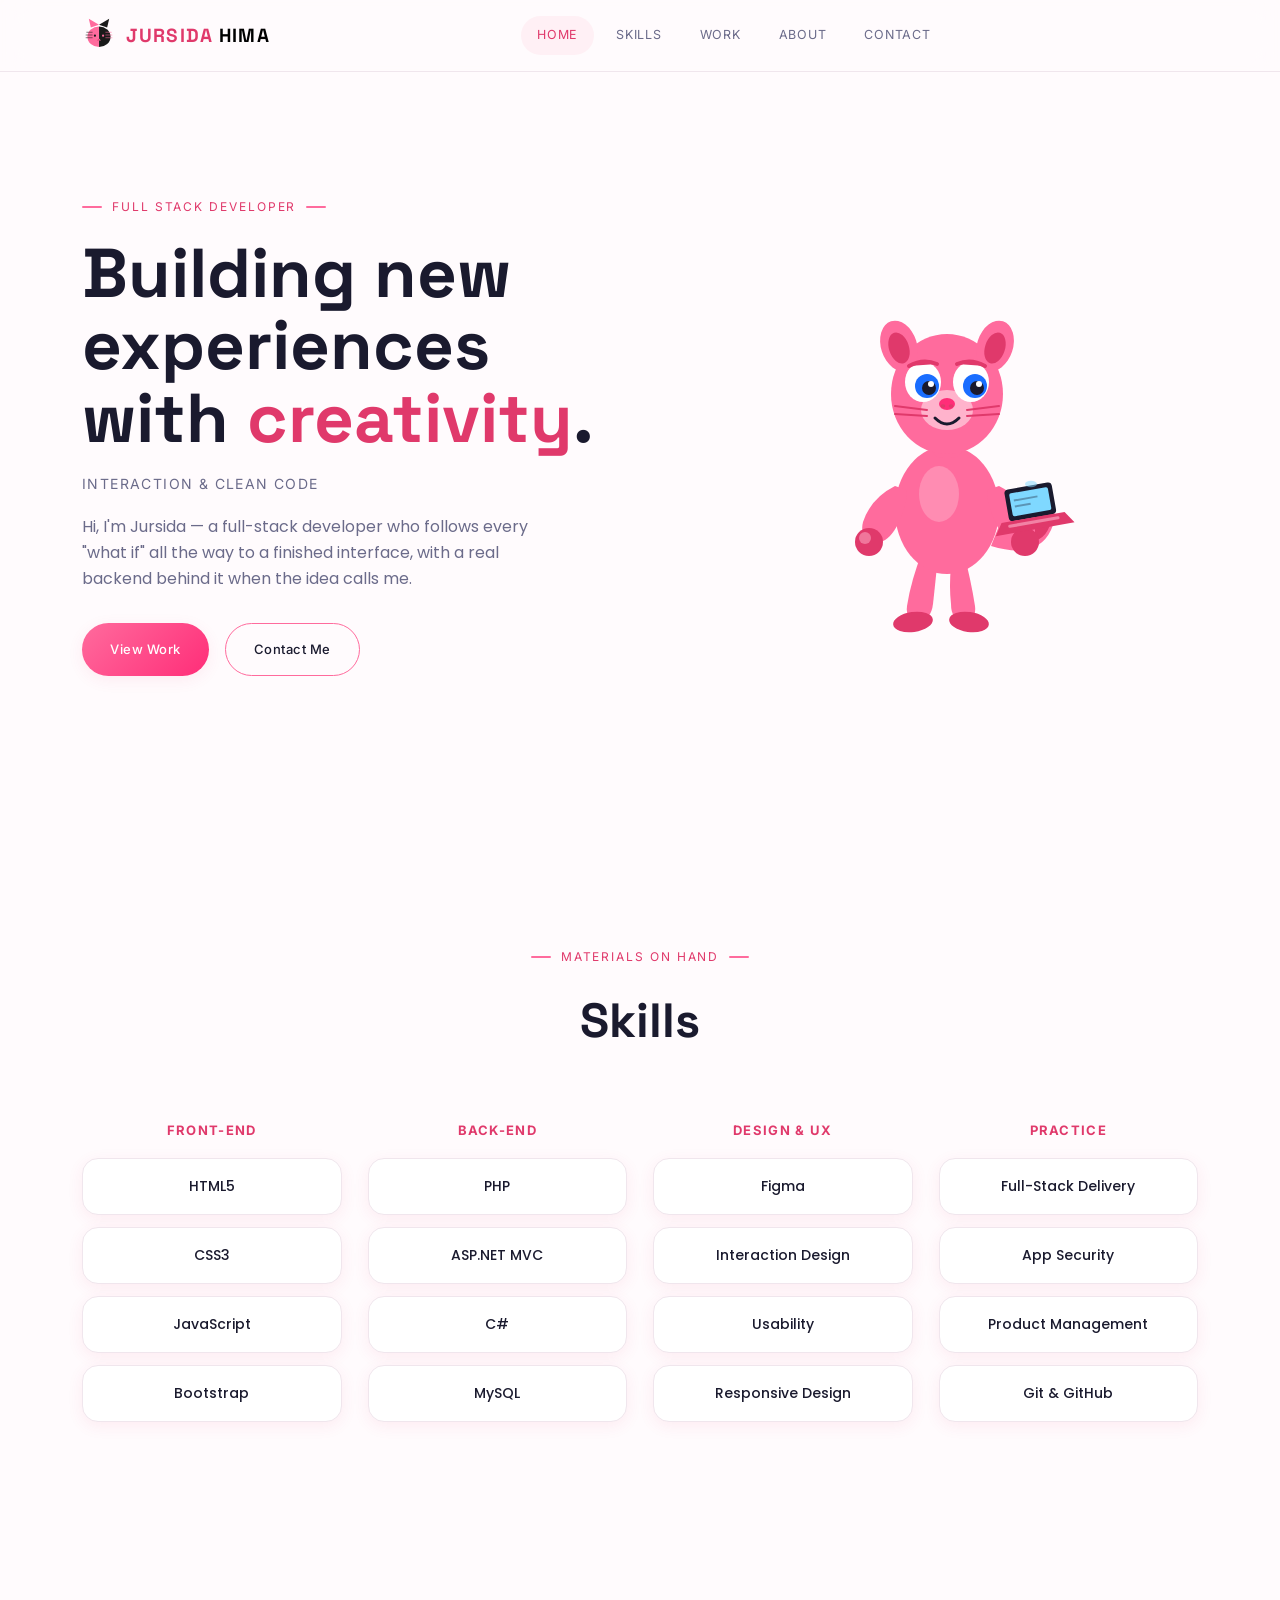
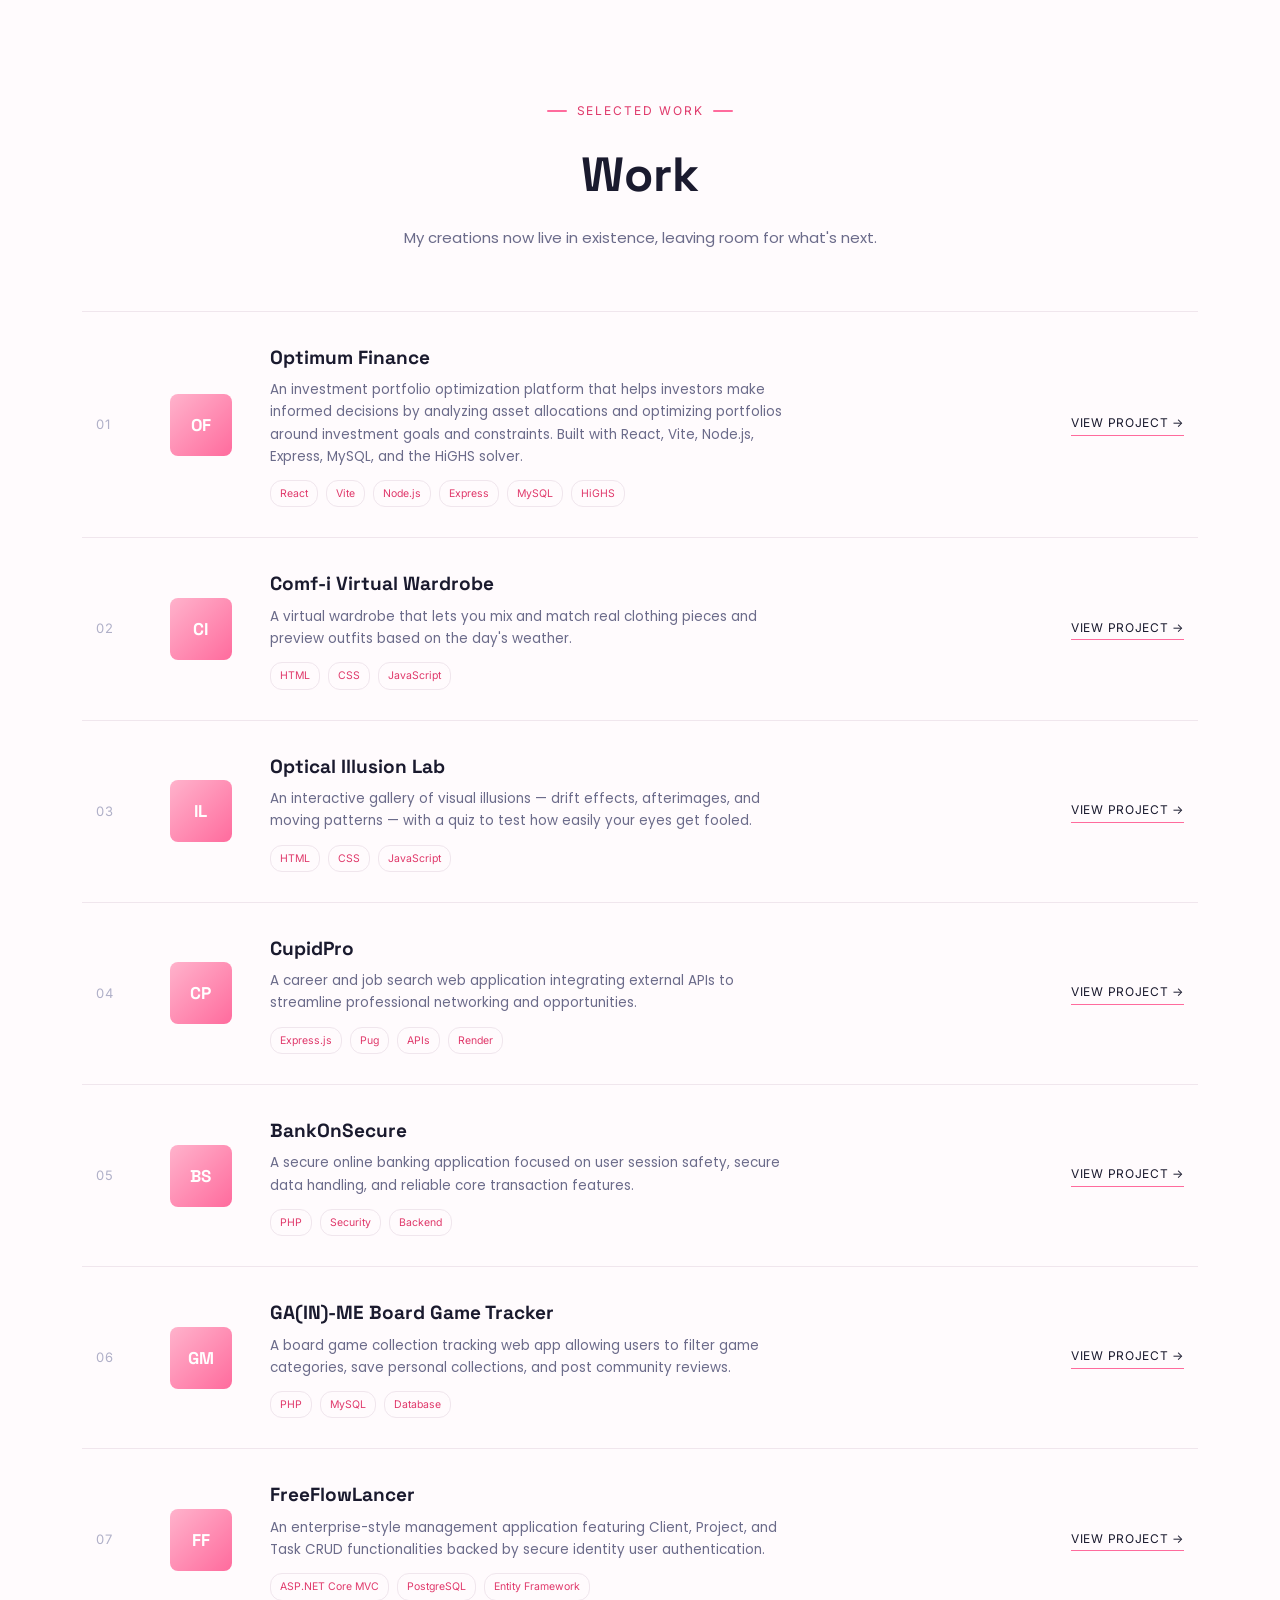
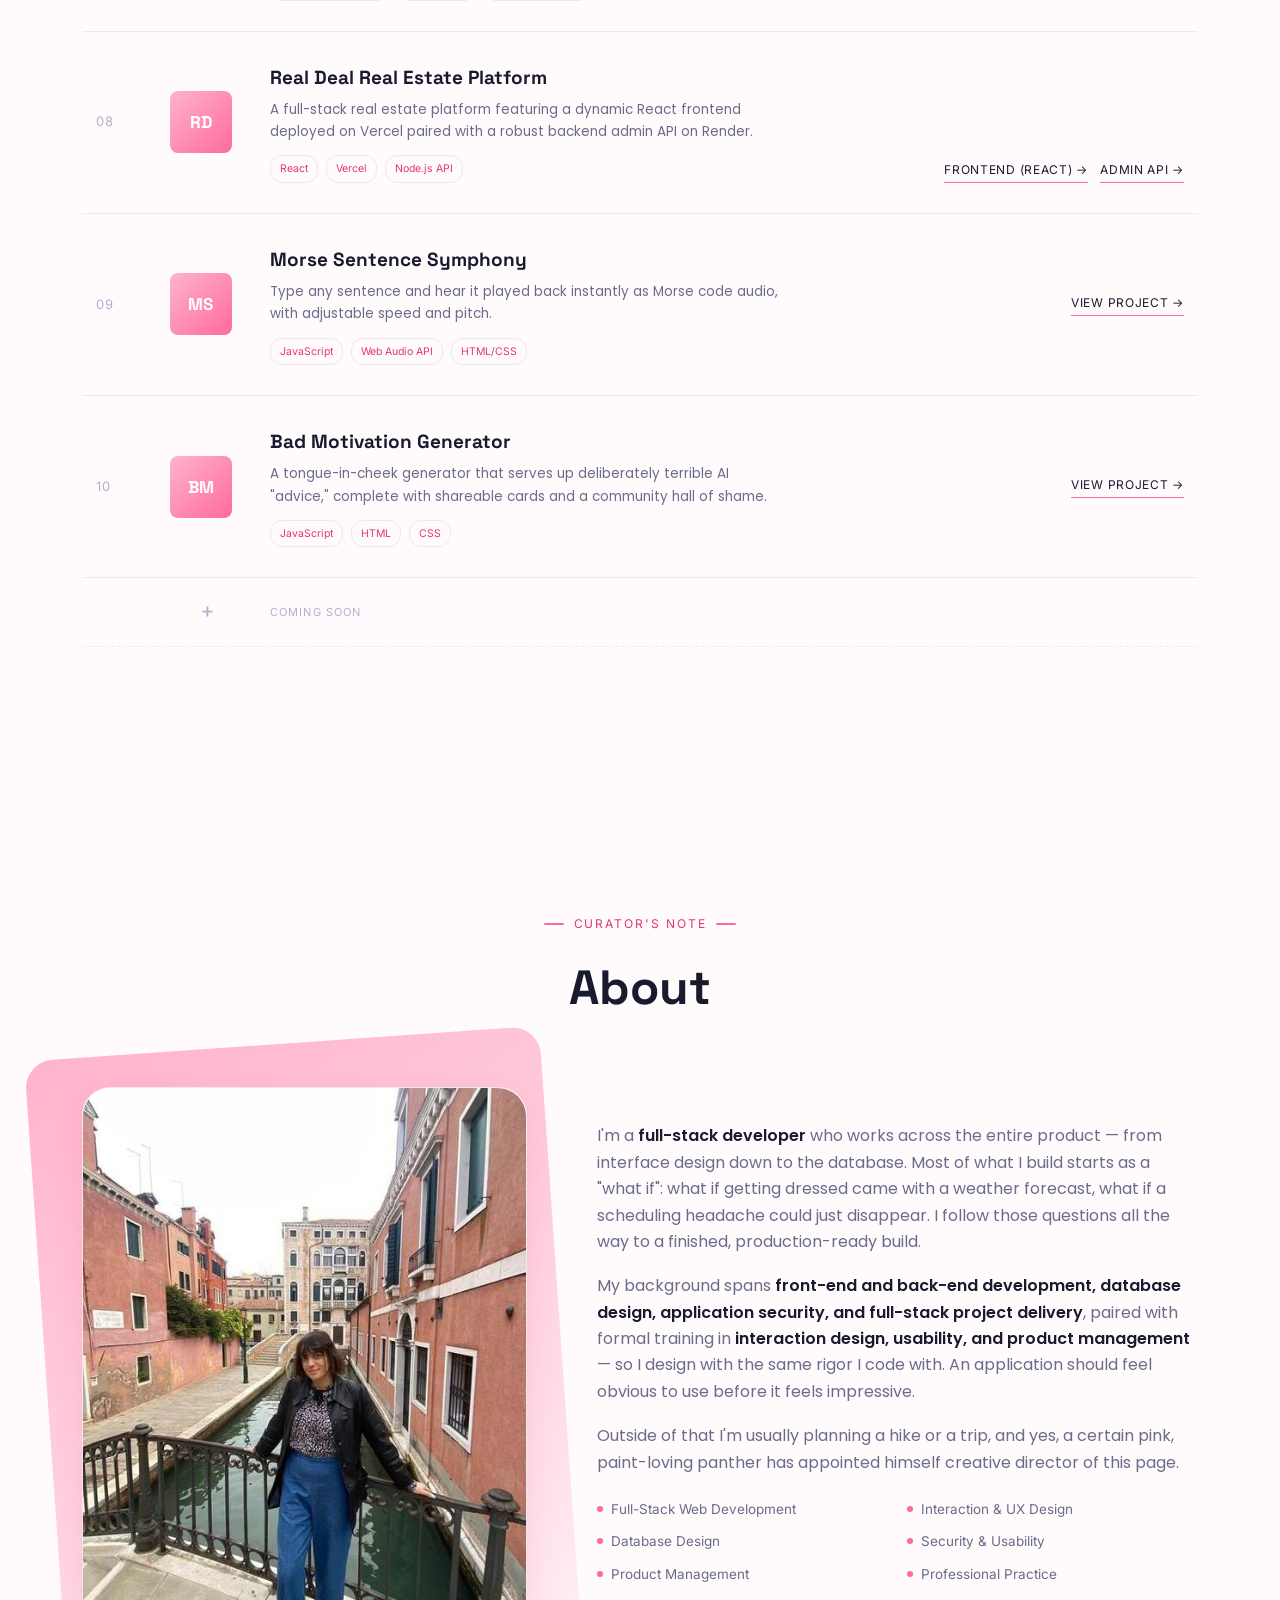
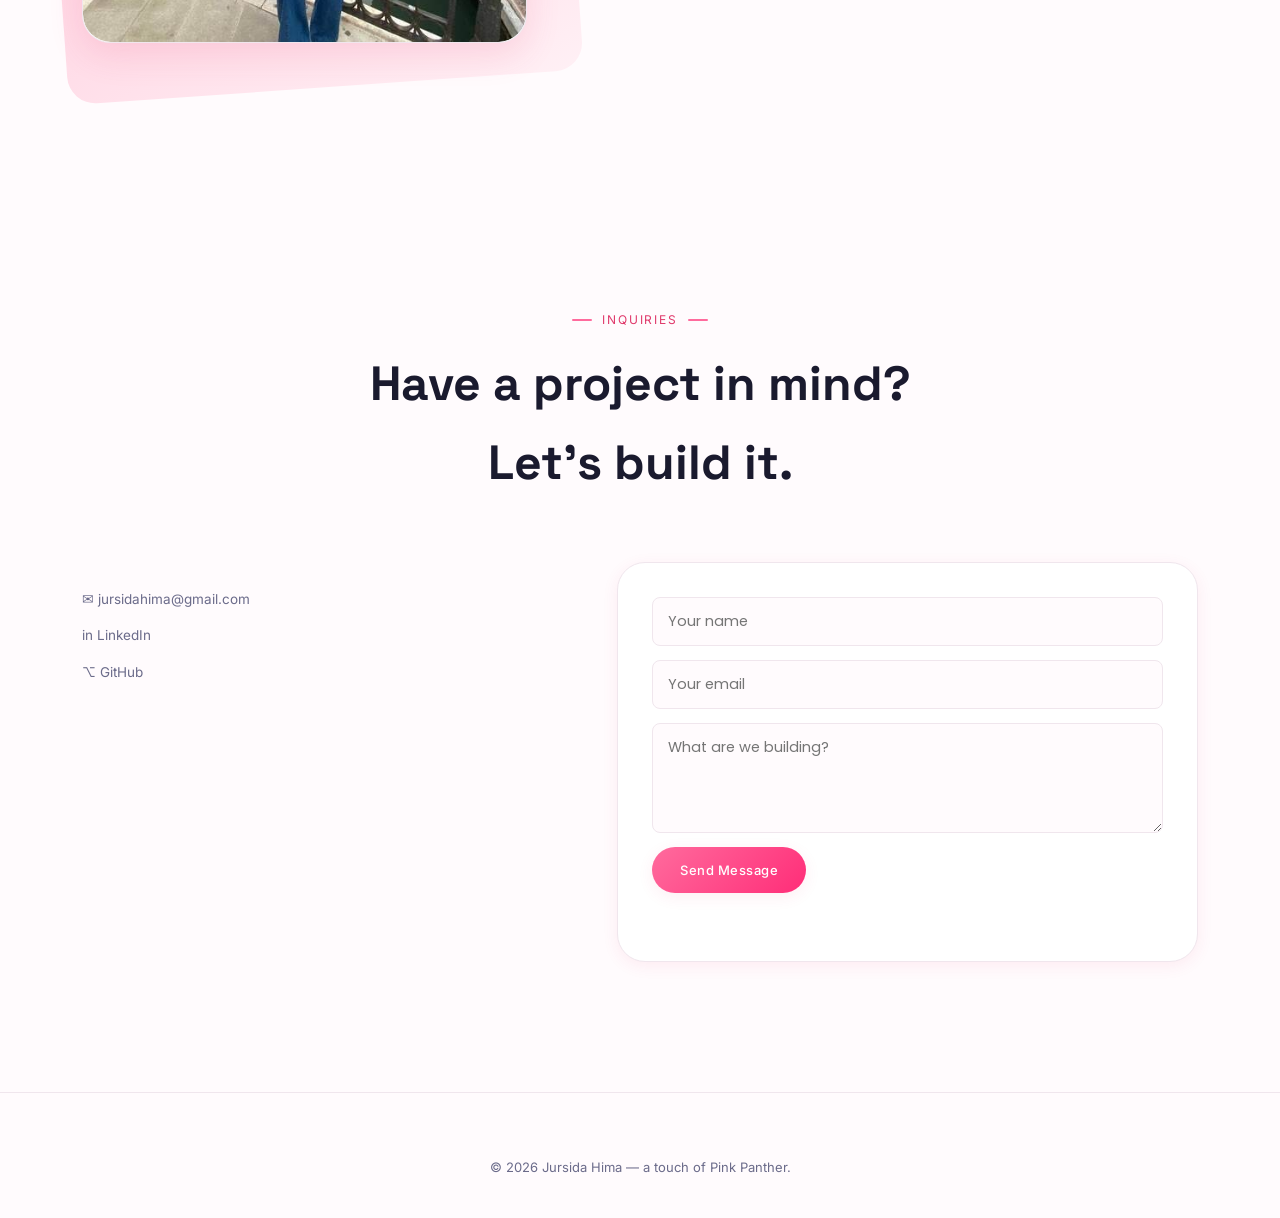
==== commit a696ade4: "Update optimum description paragraph" ====
--- a/index.html
+++ b/index.html
@@ -188,24 +188,35 @@
             <div class="project-card project-featured">
               <span class="project-index">01</span>
               <div class="project-thumb">OF</div>
+
               <div class="project-info">
                 <h3>Optimum Finance</h3>
                 <p>
-                  A full-stack finance application built with React and Node.js,
-                  featuring a MySQL-backed API and a responsive interface.
-                </p>
-                <div class="tag-row">
-                  <span>React</span><span>Vite</span><span>Node.js</span
-                  ><span>Express</span><span>MySQL</span>
-                </div>
-              </div>
+                  An investment portfolio optimization platform that helps
+                  investors make informed decisions by analyzing asset
+                  allocations and optimizing portfolios around investment goals
+                  and constraints. Built with React, Vite, Node.js, Express,
+                  MySQL, and the HiGHS solver.
+                </p>
+
+                <div class="tag-row">
+                  <span>React</span>
+                  <span>Vite</span>
+                  <span>Node.js</span>
+                  <span>Express</span>
+                  <span>MySQL</span>
+                  <span>HiGHS</span>
+                </div>
+              </div>
+
               <a
                 class="project-link"
                 href="https://optimum-finance.vercel.app/"
                 target="_blank"
                 rel="noopener noreferrer"
-                >View Project →</a
-              >
+              >
+                View Project →
+              </a>
             </div>
 
             <div class="project-card">
--- a/css/style.css
+++ b/css/style.css
@@ -1055,19 +1055,6 @@
   color: #E0396B;
 }
 
-/* Featured project */
-.project-featured {
-  background: #FFF7FA;
-}
-
-.project-featured .project-thumb {
-  background: linear-gradient(135deg, #E0396B, #FF6B9D);
-}
-
-.project-featured .project-info h3 {
-  color: #E0396B;
-}
-
 /* Skip link */
 .skip-link {
   position: absolute;
